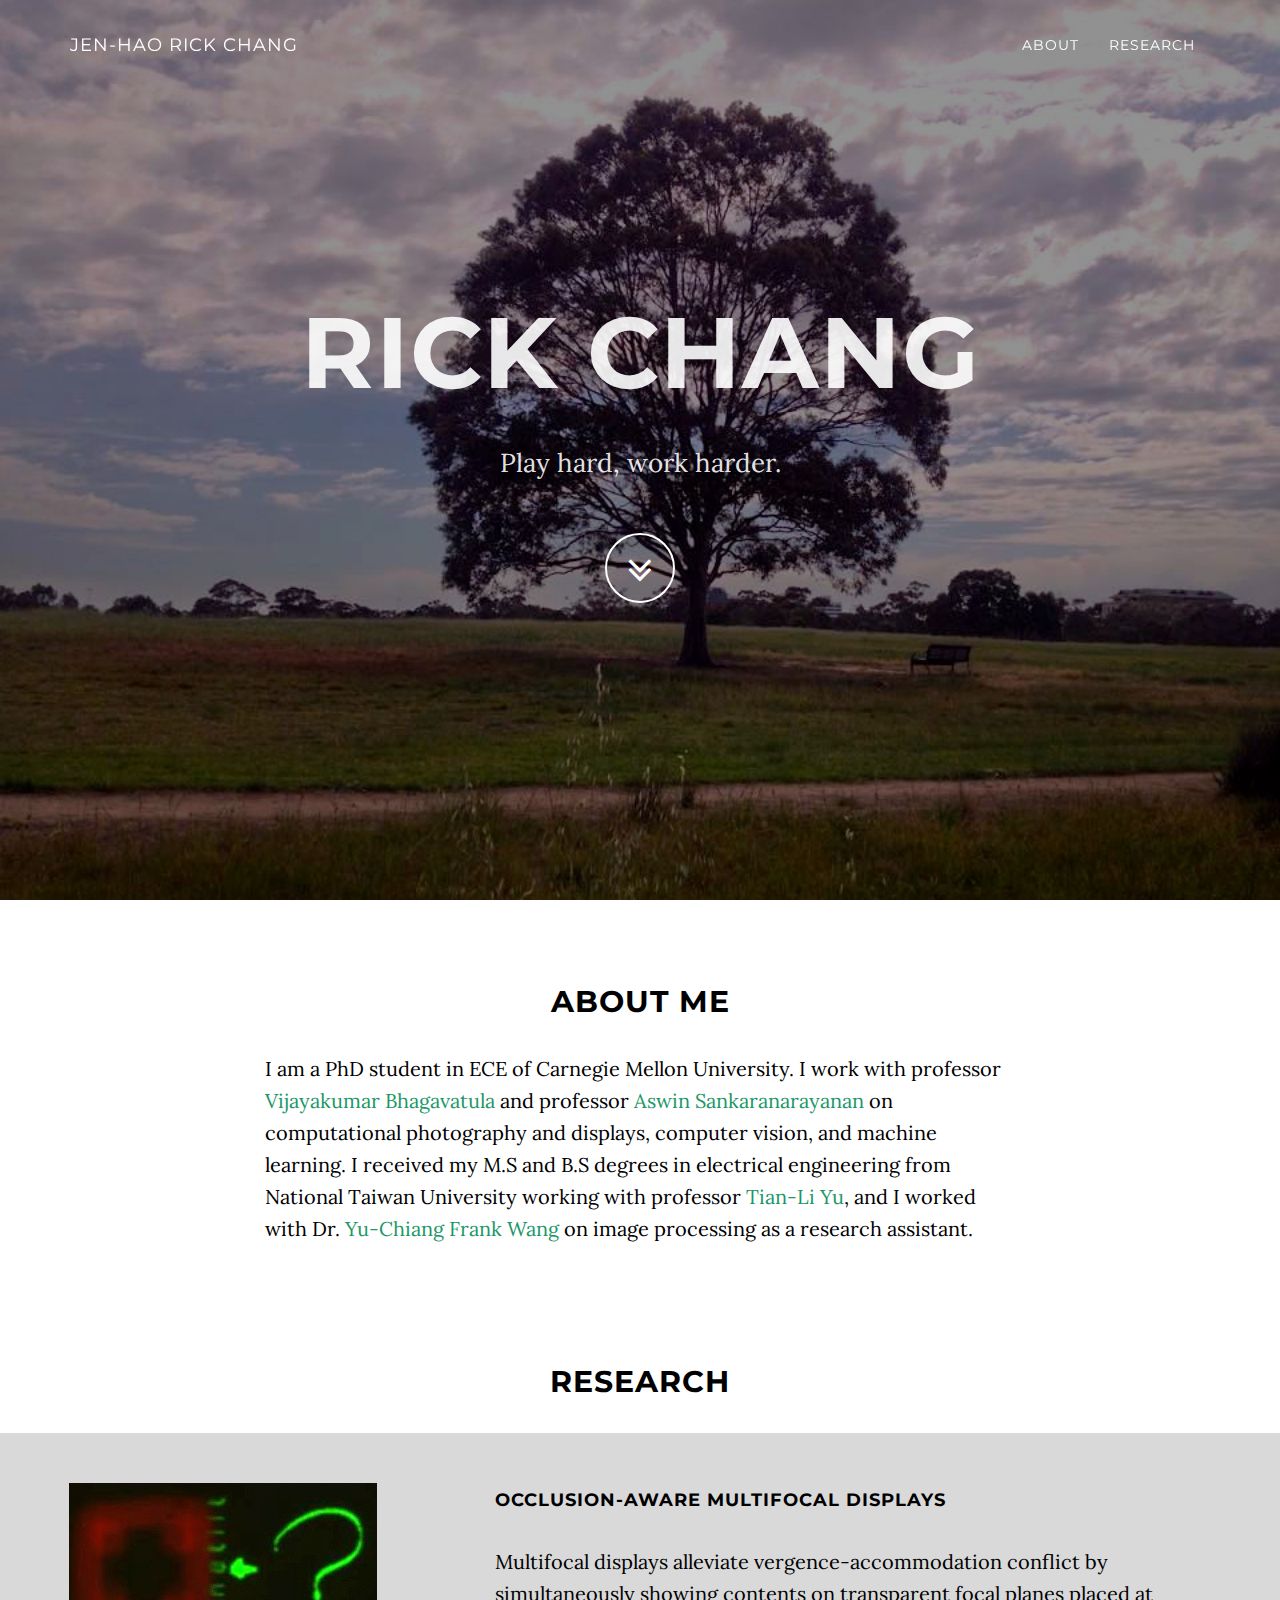
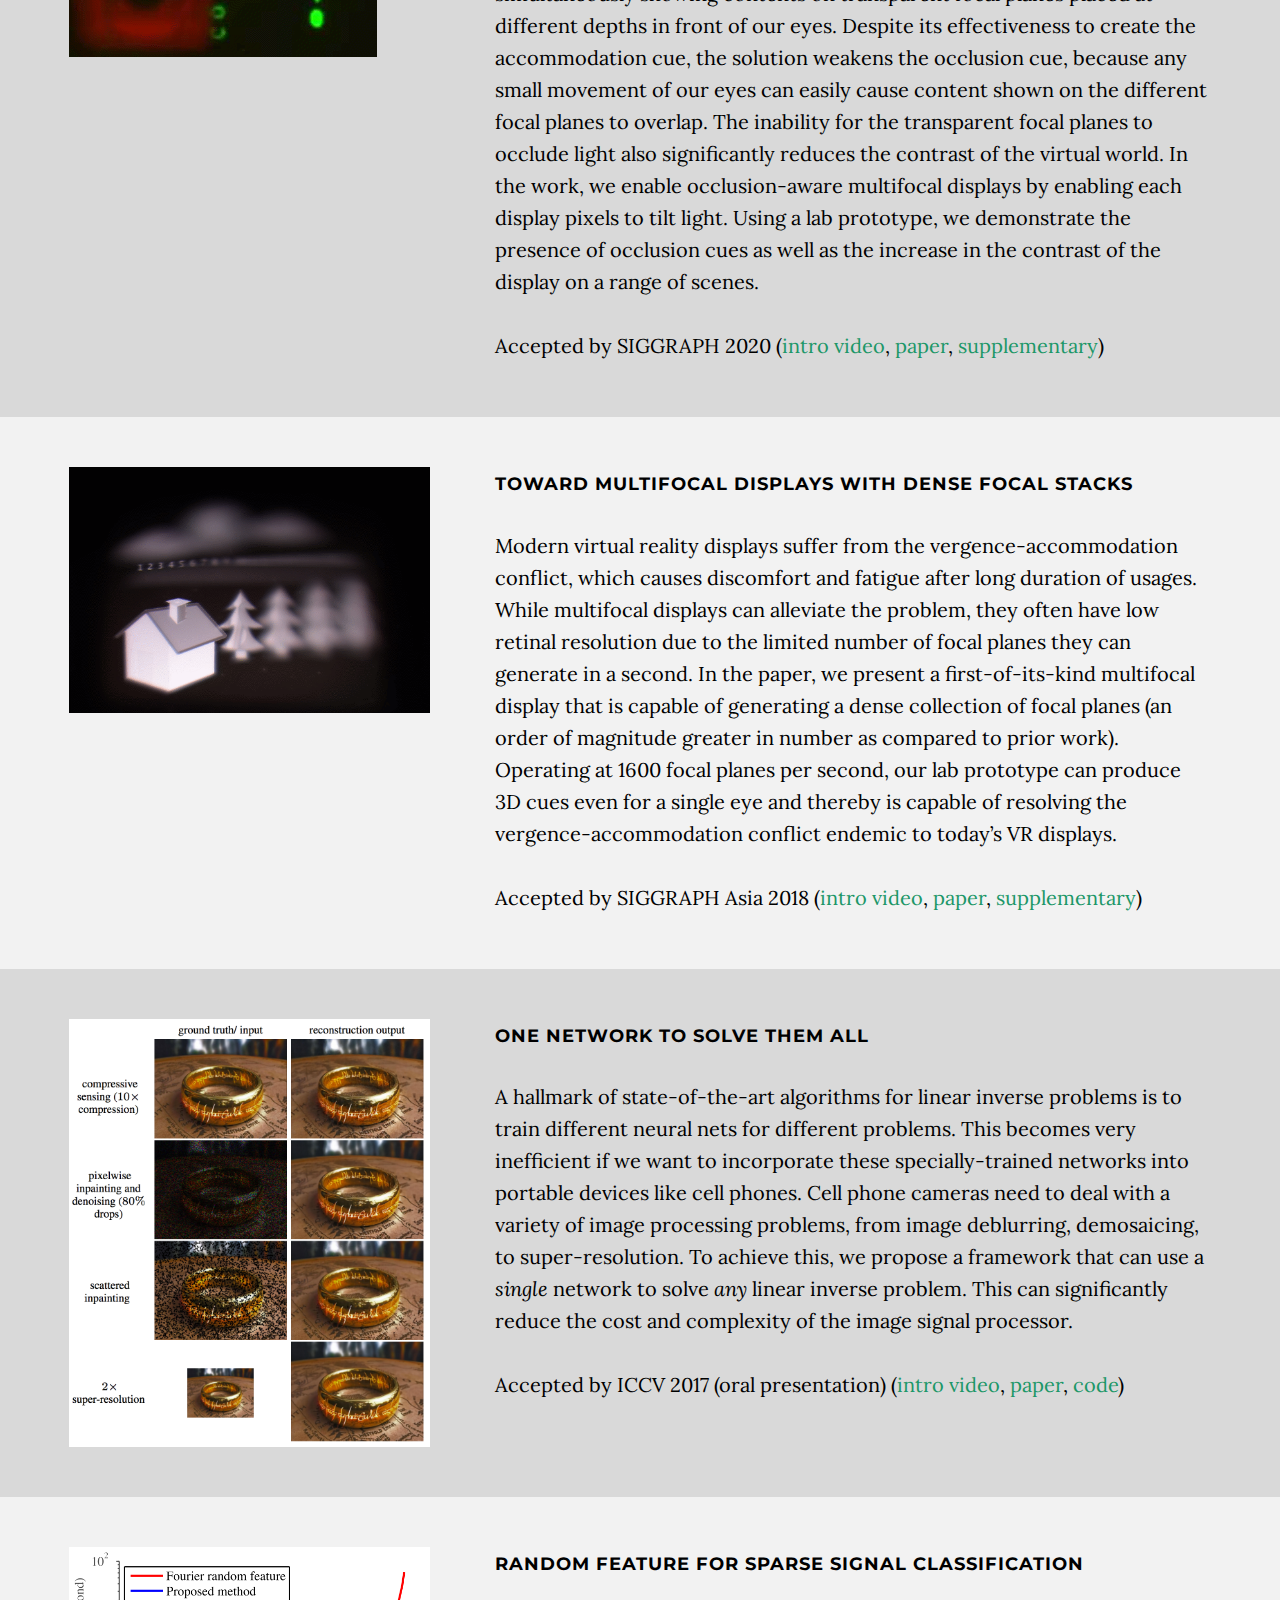
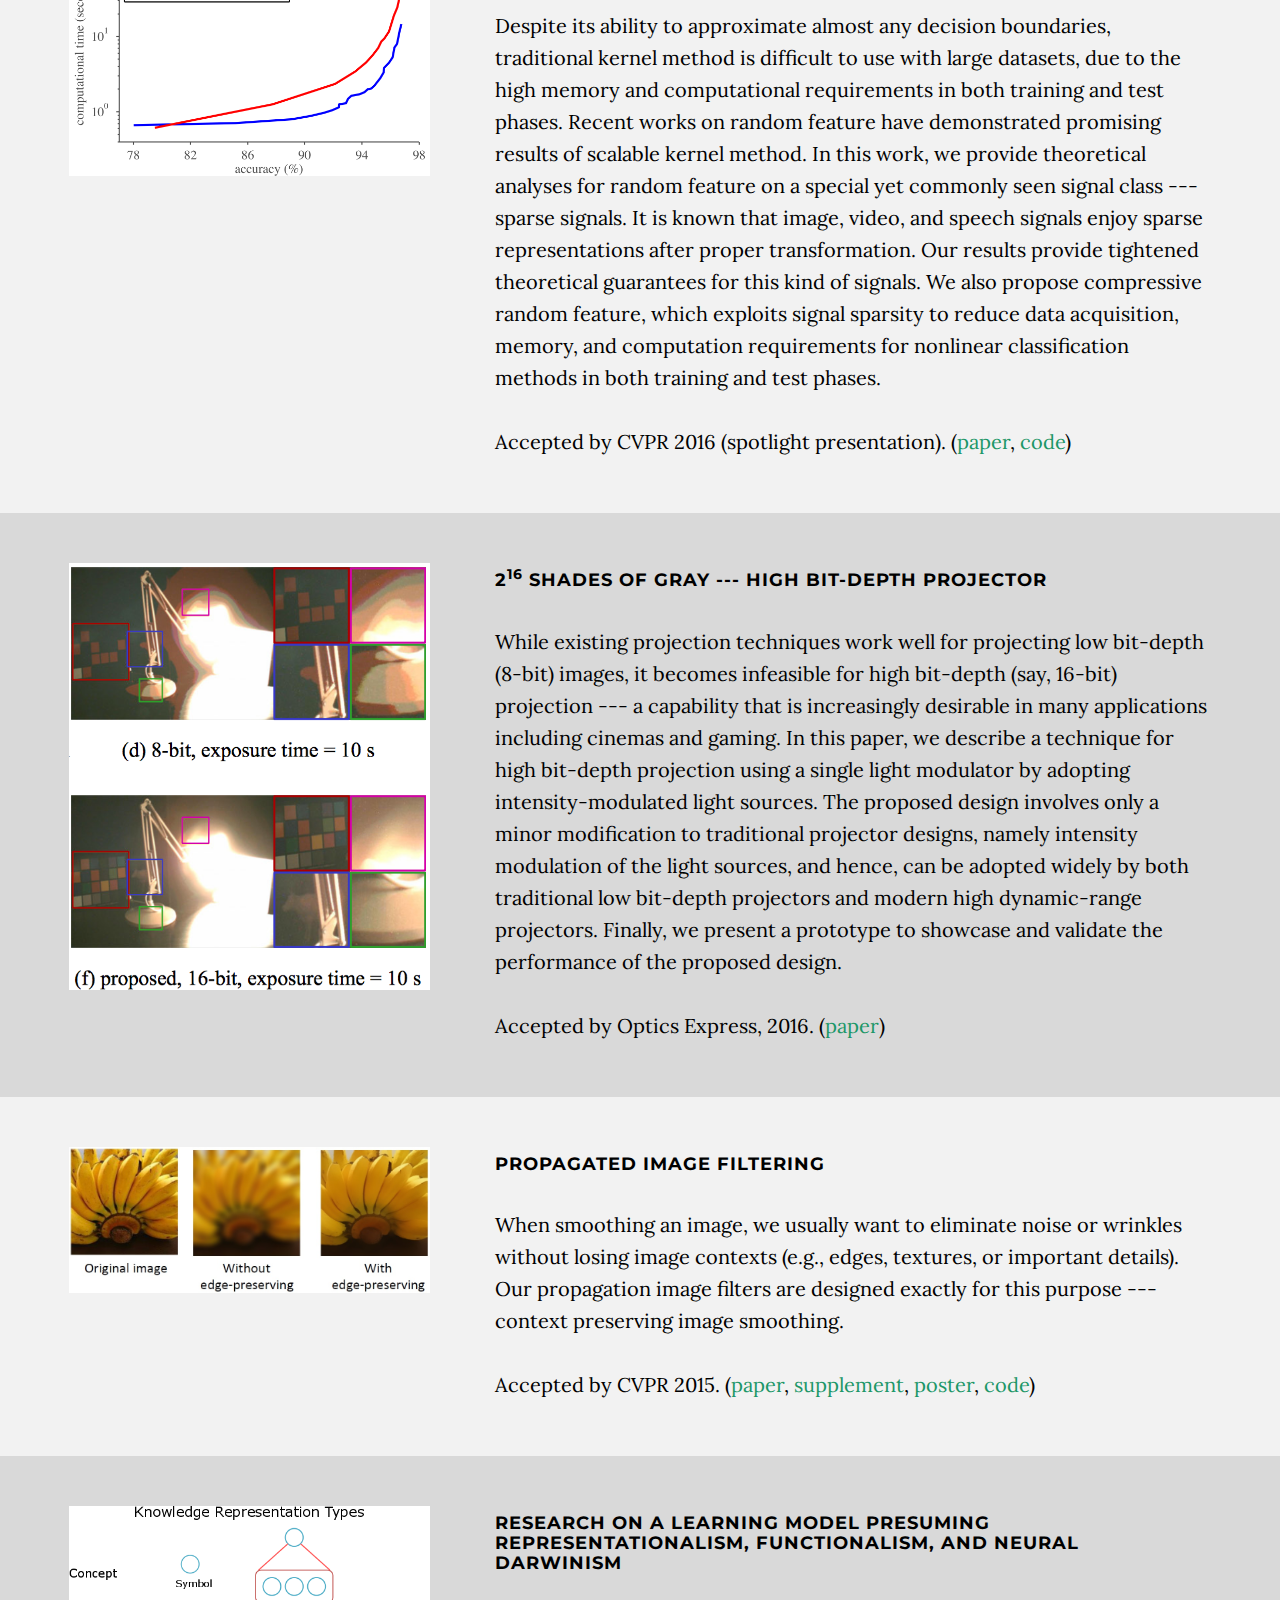
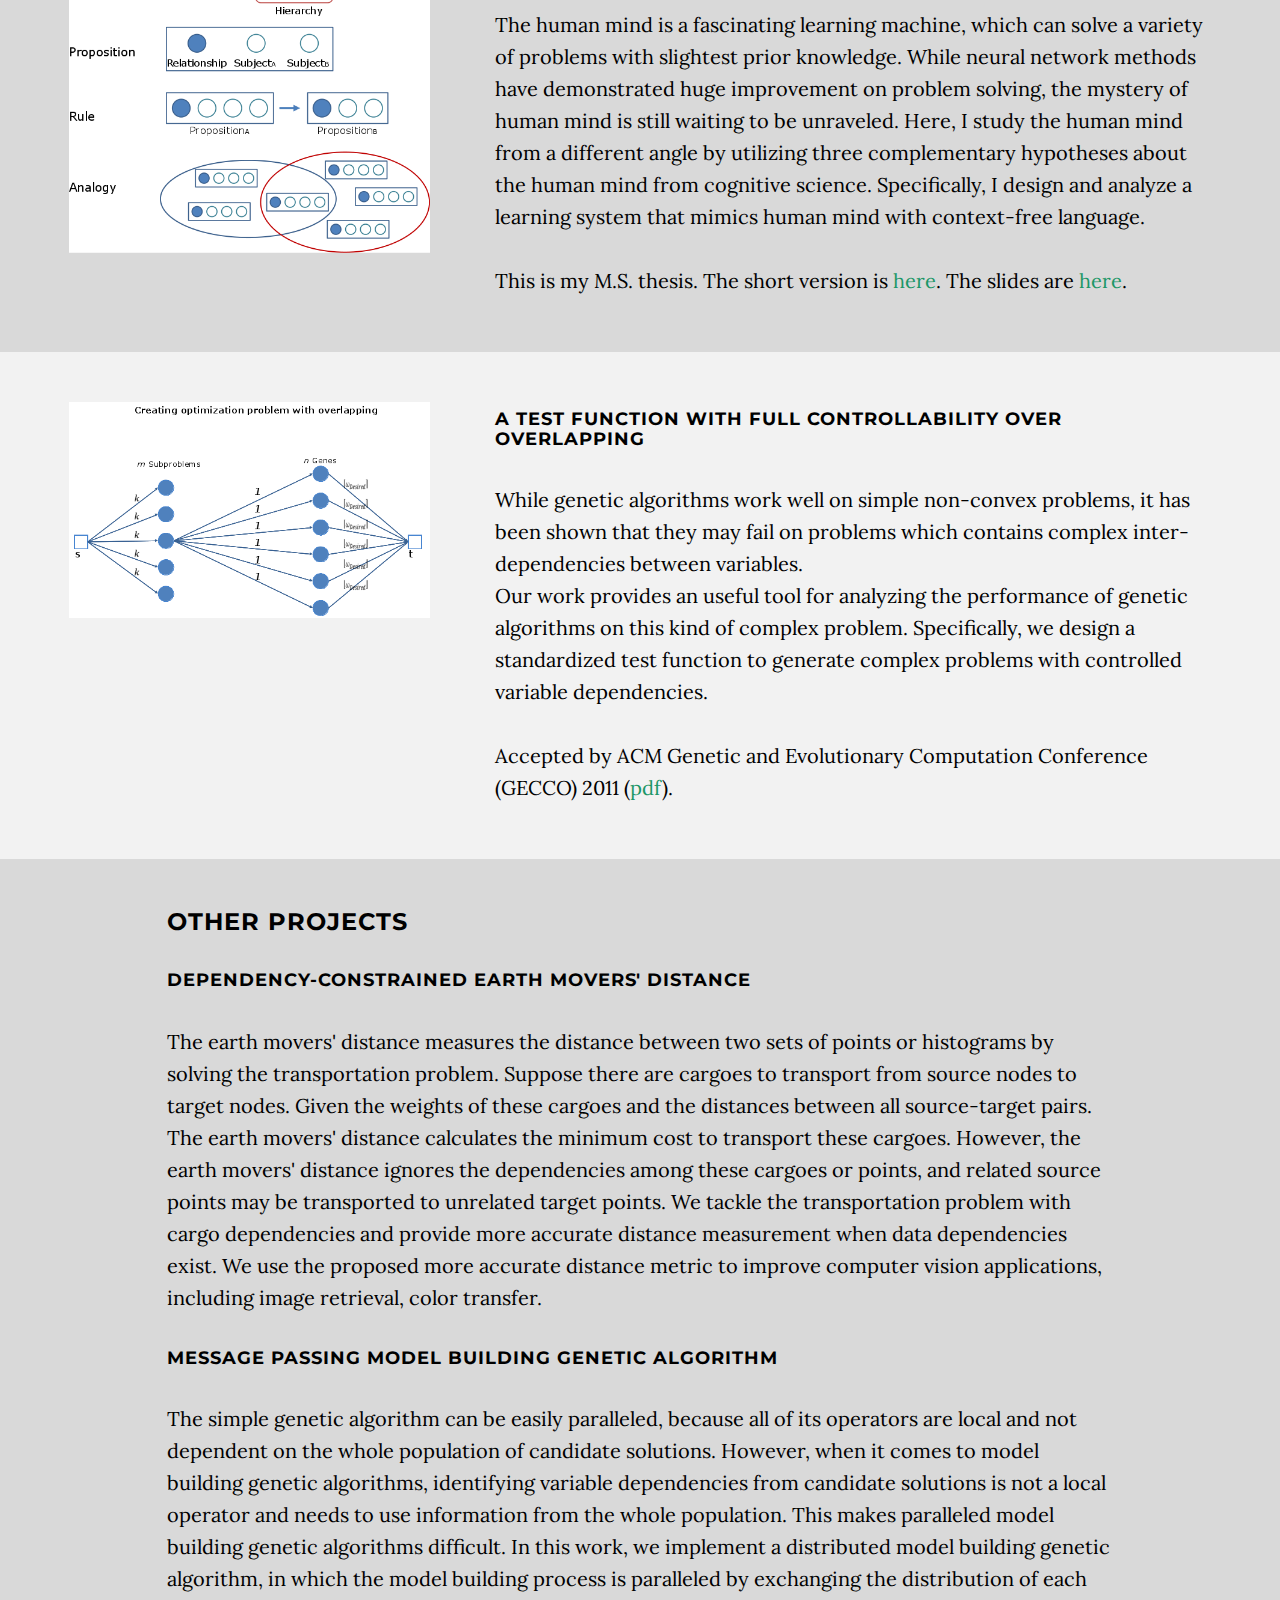
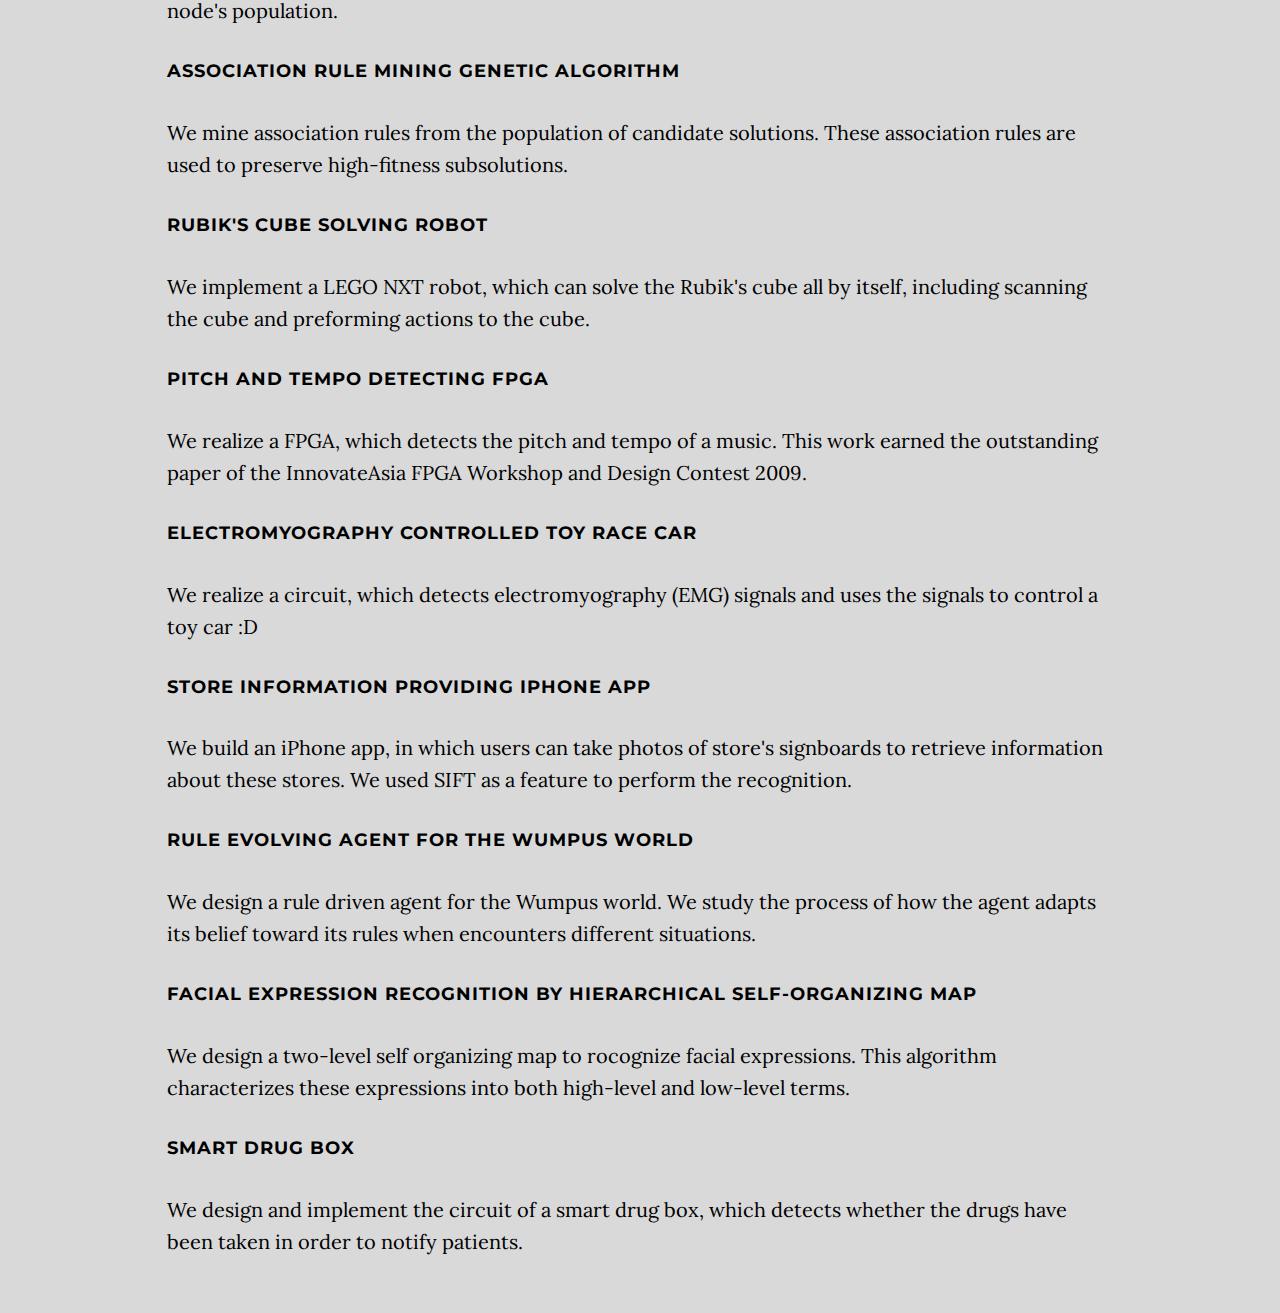
==== index.html @ 83694e43 "add conetilt" ====
<!DOCTYPE html>
<html lang="en">

<head>

    <meta charset="utf-8">
    <meta http-equiv="X-UA-Compatible" content="IE=edge">
    <meta name="viewport" content="width=device-width, initial-scale=1">
    <meta name="description" content="">
    <meta name="author" content="">

    <title>Jen-Hao Rick Chang</title>

    <!-- Bootstrap Core CSS -->
    <link href="css/bootstrap.min.css" rel="stylesheet">

    <!-- Custom CSS -->
    <link href="css/grayscale.css" rel="stylesheet">

    <!-- Custom Fonts -->
    <link href="font-awesome/css/font-awesome.min.css" rel="stylesheet" type="text/css">
    <link href="http://fonts.googleapis.com/css?family=Lora:400,700,400italic,700italic" rel="stylesheet" type="text/css">
    <link href="http://fonts.googleapis.com/css?family=Montserrat:400,700" rel="stylesheet" type="text/css">

    <!-- HTML5 Shim and Respond.js IE8 support of HTML5 elements and media queries -->
    <!-- WARNING: Respond.js doesn't work if you view the page via file:// -->
    <!--[if lt IE 9]>
        <script src="https://oss.maxcdn.com/libs/html5shiv/3.7.0/html5shiv.js"></script>
        <script src="https://oss.maxcdn.com/libs/respond.js/1.4.2/respond.min.js"></script>
    <![endif]-->

</head>

<body id="page-top" data-spy="scroll" data-target=".navbar-fixed-top">

    <!-- Navigation -->
    <nav class="navbar navbar-custom navbar-fixed-top" role="navigation">
        <div class="container">
            <div class="navbar-header">
                <button type="button" class="navbar-toggle" data-toggle="collapse" data-target=".navbar-main-collapse">
                    <i class="fa fa-bars"></i>
                </button>
                <a class="navbar-brand page-scroll" href="#page-top">
                    <span class="light">Jen-Hao Rick Chang</span>
                </a>
            </div>

            <!-- Collect the nav links, forms, and other content for toggling -->
            <div class="collapse navbar-collapse navbar-right navbar-main-collapse">
                <ul class="nav navbar-nav">
                    <!-- Hidden li included to remove active class from about link when scrolled up past about section -->
                    <li class="hidden">
                        <a href="#page-top"></a>
                    </li>
                    <li>
                        <a class="page-scroll" href="#about">About</a>
                    </li>
                    <li>
                        <a class="page-scroll" href="#research">Research</a>
                    </li>
                </ul>
            </div>
            <!-- /.navbar-collapse -->
        </div>
        <!-- /.container -->
    </nav>

    <!-- Intro Header -->
    <header class="intro">
        <div class="intro-body">
            <div class="container">
                <div class="row">
                    <div class="col-md-8 col-md-offset-2">
                        <h1 class="brand-heading">Rick Chang</h1>
                        <p class="intro-text">Play hard, work harder.</p>
                        <a href="#about" class="btn btn-circle page-scroll">
                            <i class="fa fa-angle-double-down animated"></i>
                        </a>
                    </div>
                </div>
            </div>
        </div>
    </header>

    <!-- About Section -->
    <section id="about" class="container content-section ">
        <div class="row">
            <div class="col-lg-12 text-center">
                <h2>About me</h2>
            </div>
        </div>
        <div class="row">
            <div class="col-lg-8 col-lg-offset-2">
                <p>I am a PhD student in ECE of Carnegie Mellon University.  I work with professor <a href="https://users.ece.cmu.edu/~kumar/">Vijayakumar Bhagavatula</a> and professor <a href="https://users.ece.cmu.edu/~saswin/">Aswin Sankaranarayanan</a> on computational photography and displays, computer vision, and machine learning. I received my M.S and B.S degrees in electrical engineering from National Taiwan University working with professor <a href="http://teilab.ee.ntu.edu.tw/#/home">Tian-Li Yu</a>, and I worked with Dr. <a href="http://mml.citi.sinica.edu.tw">Yu-Chiang Frank Wang</a> on image processing as a research assistant.</p>
            </div>
        </div>
    </section>


    <!-- Portfolio Row Section -->
    <section id="research" class="content-section">
        <div class="container portfolio_row_container">
            <div class="row">
                <div class="col-lg-12 text-center">
                    <h2>Research</h2>
                </div>
            </div>
            <div class="row color_row">
                <div class="col-md-4 portfolio-item">
                    <a href="#portfolioModal_crf" class="portfolio-link" data-toggle="modal">
                        <img src="img/research/occlusion_aware/square_head.gif" class="img-responsive" alt="">
                    </a>  
                </div>
                <div class="col-md-8 portfolio-row">
                    <div class="portfolio-text">
                        <h4>Occlusion-aware Multifocal Displays</h4>
                        Multifocal displays alleviate vergence-accommodation conflict by simultaneously showing contents on transparent focal planes placed at different depths in front of our eyes. Despite its effectiveness to create the accommodation cue, the solution weakens the occlusion cue, because any small movement of our eyes can easily cause content shown on the different focal planes to overlap. The inability for the transparent focal planes to occlude light also significantly reduces the contrast of the virtual world. In the work, we enable occlusion-aware multifocal displays by enabling each display pixels to tilt light. Using a lab prototype, we demonstrate the presence of occlusion cues as well as the increase in the contrast of the display on a range of scenes.
                        <p> <br>
                        Accepted by SIGGRAPH 2020 (<a href="https://youtu.be/9NRuhg3_GGI">intro video</a>, <a href="img/research/occlusion_aware/conetilt.pdf">paper</a>, <a href="img/research/occlusion_aware/supplemental.pdf">supplementary</a>)
                        </p>
                    </div>    
                </div>  
            </div> 
            <div class="row color_row">
                <div class="col-md-4 portfolio-item">
                    <a href="#portfolioModal_crf" class="portfolio-link" data-toggle="modal">
                        <!-- <div class="caption">
                            <div class="caption-content">
                                <i class="fa fa-search-plus fa-3x"></i>
                            </div>
                        </div>
                        -->
                        <img src="img/research/dense_focal/focal_stack.gif" class="img-responsive" alt="">
                    </a>  
                </div>
                <div class="col-md-8 portfolio-row">
                    <div class="portfolio-text">
                        <h4>Toward Multifocal Displays with Dense Focal Stacks</h4>
                        Modern virtual reality displays suffer from the vergence-accommodation conflict, which causes discomfort and fatigue after long duration of usages.  While multifocal displays can alleviate the problem, they often have low retinal resolution due to the limited number of focal planes they can generate in a second.  In the paper, we present a first-of-its-kind multifocal display that is capable of generating a dense collection of focal planes (an order of magnitude greater in number as compared to prior work).  Operating at 1600 focal planes per second, our lab prototype can produce 3D cues even for a single eye and thereby is capable of resolving the vergence-accommodation conflict endemic to today’s VR displays. 
                        <p> <br>
                        Accepted by SIGGRAPH Asia 2018 (<a href="https://youtu.be/BmdSNirmjUU">intro video</a>, <a href="img/research/dense_focal/dense_focal_stacks.pdf">paper</a>, <a href="img/research/dense_focal/supplemental.pdf">supplementary</a>)
                        </p>
                    </div>    
                </div>  
            </div> 
            <div class="row color_row">
                <div class="col-md-4 portfolio-item">
                    <a href="#portfolioModal_crf" class="portfolio-link" data-toggle="modal">
                        <!-- <div class="caption">
                            <div class="caption-content">
                                <i class="fa fa-search-plus fa-3x"></i>
                            </div>
                        </div>
                        -->
                        <img src="img/research/ring/ring.png" class="img-responsive" alt="">
                    </a>  
                </div>
                <div class="col-md-8 portfolio-row">
                    <div class="portfolio-text">
                        <h4>One Network to Solve Them All</h4>
                        A hallmark of state-of-the-art algorithms for linear inverse problems is to train different neural nets for different problems.  This becomes very inefficient if we want to incorporate these specially-trained networks into portable devices like cell phones.   Cell phone cameras need to deal with a variety of image processing problems, from image deblurring, demosaicing, to super-resolution.  To achieve this, we propose a framework that can use a <em>single</em> network to solve <em>any</em> linear inverse problem.  This can significantly reduce the cost and complexity of the image signal processor.
                        <p> <br>
                        Accepted by ICCV 2017 (oral presentation) (<a href="https://youtu.be/s_r53HZRbIQ">intro video</a>, <a href="img/research/ring/deep_projection.pdf">paper</a>, <a href="https://github.com/rick-chang/OneNet">code</a>)
                        </p>
                    </div>    
                </div>  
            </div> 
            <div class="row color_row">
                <div class="col-md-4 portfolio-item">
                    <a href="#portfolioModal_crf" class="portfolio-link" data-toggle="modal">
                        <!-- <div class="caption">
                            <div class="caption-content">
                                <i class="fa fa-search-plus fa-3x"></i>
                            </div>
                        </div>
                        -->
                        <img src="img/research/random_feature/accuracy_vs_time.png" class="img-responsive" alt="">
                    </a>  
                </div>
                <div class="col-md-8 portfolio-row">
                    <div class="portfolio-text">
                        <h4>Random feature for sparse signal classification</h4>
                        Despite its ability to approximate almost any decision boundaries, traditional kernel method is difficult to use with large datasets, due to the high memory and computational requirements in both training and test phases. Recent works on random feature have demonstrated promising results of scalable kernel method. In this work, we provide theoretical analyses for random feature on a special yet commonly seen signal class --- sparse signals. It is known that image, video, and speech signals enjoy sparse representations after proper transformation. Our results provide tightened theoretical guarantees for this kind of signals. We also propose compressive random feature, which exploits signal sparsity to reduce data acquisition, memory, and computation requirements for nonlinear classification methods in both training and test phases.
                        <p> <br>
                        Accepted by CVPR 2016 (spotlight presentation). (<a href="img/research/random_feature/random_feature_paper.pdf">paper</a>, <a href="img/research/random_feature/random_feature_code.zip">code</a>)
                        </p>
                    </div>    
                </div>  
            </div> 
            <div class="row color_row">
                <div class="col-md-4 portfolio-item">
                    <a href="#portfolioModal_crf" class="portfolio-link" data-toggle="modal">
                        <!-- <div class="caption">
                            <div class="caption-content">
                                <i class="fa fa-search-plus fa-3x"></i>
                            </div>
                        </div>
                        -->
                        <img src="img/research/gray/gray.png" class="img-responsive" alt="">
                    </a>  
                </div>
                <div class="col-md-8 portfolio-row">
                    <div class="portfolio-text">
                        <h4>2<sup>16</sup> Shades of Gray --- High Bit-Depth Projector</h4>
                        While existing projection techniques work well for projecting low bit-depth (8-bit) images, it becomes infeasible for high bit-depth (say, 16-bit) projection --- a capability that is increasingly desirable in many applications including cinemas and gaming. In this paper, we describe a technique for high bit-depth projection using a single light modulator by adopting intensity-modulated light sources. The proposed design involves only a minor modification to traditional projector designs, namely intensity modulation of the light sources, and hence, can be adopted widely by both traditional low bit-depth projectors and modern high dynamic-range projectors. Finally, we present a prototype to showcase and validate the performance of the proposed design.
                        <p> <br>
                        Accepted by Optics Express, 2016. (<a href="img/research/gray/HDRProjector_OpEx16.pdf">paper</a>)
                        </p>
                    </div>    
                </div>  
            </div>
            <div class="row color_row">
                <div class="col-md-4 portfolio-item">
                    <a href="#portfolioModal_pfilter" class="portfolio-link" data-toggle="modal">
                        <img src="img/research/pfilter/pfilter_teaser.jpg" class="img-responsive" alt="">
                    </a>  
                </div>
                <div class="col-md-8 portfolio-row">
                    <div class="portfolio-text">
                        <h4>Propagated image filtering </h4>
                        When smoothing an image, we usually want to eliminate noise or wrinkles without losing image contexts (e.g., edges, textures, or important details).<br>
                        Our propagation image filters are designed exactly for this purpose --- context preserving image smoothing. 
                        <p> <br>
                        Accepted by CVPR 2015.  (<a href="img/research/pfilter/pfilter_paper.pdf">paper</a>, <a href="img/research/pfilter/pfilter_sup.pdf">supplement</a>, <a href="img/research/pfilter/pfilter_poster.pdf">poster</a>, <a href="img/research/pfilter/pfilter_code.zip">code</a>) 
                        </p>
                    </div>    
                </div>  
            </div> 
            <div class="row color_row">
                <div class="col-md-4 portfolio-item">
                    <a href="#portfolioModal_pfilter" class="portfolio-link" data-toggle="modal">
                        <!-- <div class="caption">
                            <div class="caption-content">
                                <i class="fa fa-search-plus fa-3x"></i>
                            </div>
                        </div>
                        -->
                        <img src="img/research/master_thesis/research_kr.png" class="img-responsive" alt="">
                    </a>  
                </div>
                <div class="col-md-8 portfolio-row">
                    <div class="portfolio-text">
                        <h4>Research on a Learning Model Presuming Representationalism, Functionalism, and Neural Darwinism</h4>
                        The human mind is a fascinating learning machine, which can solve a variety of problems with slightest prior knowledge. 
                        While neural network methods have demonstrated huge improvement on problem solving, the mystery of human mind is still waiting to be unraveled. Here, I study the human mind from a different angle by utilizing three complementary hypotheses about the human mind from cognitive science.  Specifically, I design and analyze a learning system that mimics human mind with context-free language.<br>
                        <p> <br>
                        This is my M.S. thesis.  The short version is <a href="img/research/master_thesis/thesis-preprint.pdf">here</a>.
                        The slides are <a href="img/research/master_thesis/msthesis_slides.pdf">here</a>.
                        </p>
                    </div>    
                </div>  
            </div> 
            <div class="row color_row">
                <div class="col-md-4 portfolio-item">
                    <a href="#portfolioModal_overlapping" class="portfolio-link" data-toggle="modal">
                        <!-- <div class="caption">
                            <div class="caption-content">
                                <i class="fa fa-search-plus fa-3x"></i>
                            </div>
                        </div>
                        -->
                        <img src="img/research/ga_test/test_function.png" class="img-responsive" alt="">
                    </a>  
                </div>
                <div class="col-md-8 portfolio-row">
                    <div class="portfolio-text">
                        <h4>A Test Function with Full Controllability Over Overlapping</h4>
                        While genetic algorithms work well on simple non-convex problems, it has been shown that they may fail on problems which contains complex inter-dependencies between variables.<br>
                        Our work provides an useful tool for analyzing the performance of genetic algorithms on this kind of complex problem. Specifically, we design a standardized test function to generate complex problems with controlled variable dependencies.
                        <p> <br>
                        Accepted by ACM Genetic and Evolutionary Computation Conference (GECCO) 2011 (<a href="img/research/ga_test/Technical Report.pdf">pdf</a>).
                        </p>
                    </div>    
                </div>  
            </div> 
            <div class="row color_row">
                <div class="col-md-10 col-md-offset-1">
                    <h3>Other projects</h3>
                    <h4>Dependency-Constrained Earth Movers' Distance</h4>
                    <p>The earth movers' distance measures the distance between two sets of points or histograms by solving the transportation problem.  Suppose there are cargoes to transport from source nodes to target nodes.
                    Given the weights of these cargoes and the distances between all source-target pairs.  The earth movers' distance calculates the minimum cost to transport these cargoes.  However, the earth movers' distance ignores the dependencies among these cargoes or points, and related source points may be transported to unrelated target points. We tackle the transportation problem with cargo dependencies and provide more accurate distance measurement when data dependencies exist. We use the proposed more accurate distance metric to improve computer vision applications, including image retrieval, color transfer. </p>
                    <h4>Message Passing Model Building Genetic Algorithm</h4> 
                    <p>The simple genetic algorithm can be easily paralleled, because all of its operators are local and not dependent on the whole population of candidate solutions.  However, when it comes to model building genetic algorithms, identifying variable dependencies from candidate solutions is not a local operator and needs to use information from the whole population.  This makes paralleled model building genetic algorithms difficult. In this work, we implement a distributed model building genetic algorithm, in which the model building process is paralleled by exchanging the distribution of each node's population.</p>

                    <h4>Association Rule Mining Genetic Algorithm</h4>
                    <p>We mine association rules from the population of candidate solutions.  These association rules are used to preserve high-fitness subsolutions.</p>

                    <h4>Rubik's Cube Solving Robot</h4>
                    <p>We implement a LEGO NXT robot, which can solve the Rubik's cube all by itself, including scanning the cube and preforming actions to the cube.</p>

                    <h4>Pitch and Tempo Detecting FPGA</h4>
                    <p>We realize a FPGA, which detects the pitch and tempo of a music.  This work earned the outstanding paper of the InnovateAsia FPGA Workshop and Design Contest 2009.</p>

                    <h4>Electromyography Controlled Toy Race Car</h4>
                    <p>We realize a circuit, which detects electromyography (EMG) signals and uses the signals to control a toy car :D</p>

                    <h4>Store Information Providing iPhone App</h4>
                    <p>We build an iPhone app, in which users can take photos of store's signboards to retrieve information about these stores.  We used SIFT as a feature to perform the recognition.<p>

                    <h4>Rule Evolving Agent for the Wumpus World</h4>
                    <p>We design a rule driven agent for the Wumpus world.  We study the process of how the agent adapts its belief toward its rules when encounters different situations.</p>

                    <h4>Facial Expression Recognition by Hierarchical Self-Organizing Map</h4>
                    <p>We design a two-level self organizing map to rocognize facial expressions.  This algorithm characterizes these expressions into both high-level and low-level terms.</p>

                    <h4>Smart Drug Box</h4>
                    <p>We design and implement the circuit of a smart drug box, which detects whether the drugs have been taken in order to notify patients.</p>

                </div>
        </div>
        </div>
    </section>




    <!-- jQuery -->
    <script src="js/jquery.js"></script>

    <!-- Bootstrap Core JavaScript -->
    <script src="js/bootstrap.min.js"></script>

    <!-- Plugin JavaScript -->
    <script src="js/jquery.easing.min.js"></script>

    <!-- Custom Theme JavaScript -->
    <script src="js/grayscale.js"></script>

</body>

</html>
---- css/grayscale.css ----
/*!
 * Start Bootstrap - Grayscale Bootstrap Theme (http://startbootstrap.com)
 * Code licensed under the Apache License v2.0.
 * For details, see http://www.apache.org/licenses/LICENSE-2.0.
 */

body {
    width: 100%;
    height: 100%;
    font-family: Lora,"Helvetica Neue",Helvetica,Arial,sans-serif;
    color: #000;
    background-color: #fff;
}

html {
    width: 100%;
    height: 100%;
}

h1,
h2,
h3,
h4,
h5,
h6 {
    margin: 0 0 35px;
    text-transform: uppercase;
    font-family: Montserrat,"Helvetica Neue",Helvetica,Arial,sans-serif;
    font-weight: 700;
    letter-spacing: 1px;
}

p {
    margin: 0 0 25px;
    font-size: 18px;
    line-height: 1.5;
}

@media(min-width:768px) {
    p {
        margin: 0 0 35px;
        font-size: 20px;
        line-height: 1.6;
    }
}

a {
    /* color: #42dca3;  */
    color: #1c9768;
    -webkit-transition: all .2s ease-in-out;
    -moz-transition: all .2s ease-in-out;
    transition: all .2s ease-in-out;
}

a:hover,
a:focus {
    text-decoration: none;
    color: #1d9b6c; 
}

a, a:hover, a:focus, a:active, a.active {
    outline: 0;
}


.light {
    font-weight: 400;
}

.navbar-custom {
    margin-bottom: 0;
    border-bottom: 1px solid rgba(255,255,255,.3);
    text-transform: uppercase;
    font-family: Montserrat,"Helvetica Neue",Helvetica,Arial,sans-serif;
    background-color: #000;
}

.navbar-custom .navbar-brand {
    font-weight: 700;
}

.navbar-custom .navbar-brand:focus {
    outline: 0;
}

.navbar-toggle {
    color: #fff;
}

.navbar-custom .navbar-brand .navbar-toggle {
    padding: 4px 6px;
    font-size: 16px;
    color: #fff;
}

.navbar-custom .navbar-brand .navbar-toggle:focus,
.navbar-custom .navbar-brand .navbar-toggle:active {
    outline: 0;
}

.navbar-custom a {
    color: #fff;
}

.navbar-custom .nav li a {
    -webkit-transition: background .3s ease-in-out;
    -moz-transition: background .3s ease-in-out;
    transition: background .3s ease-in-out;
}

.navbar-custom .nav li a:hover {
    outline: 0;
    color: rgba(255,255,255,.8);
    background-color: transparent;
}

.navbar-custom .nav li a:focus,
.navbar-custom .nav li a:active {
    outline: 0;
    background-color: transparent;
}

.navbar-custom .nav li.active {
    outline: 0;
}

.navbar-custom .nav li.active a {
    background-color: rgba(255,255,255,.3);
}

.navbar-custom .nav li.active a:hover {
    color: #fff;
}

@media(min-width:768px) {
    .navbar-custom {
        padding: 20px 0;
        border-bottom: 0;
        letter-spacing: 1px;
        background: 0 0;
        -webkit-transition: background .5s ease-in-out,padding .5s ease-in-out;
        -moz-transition: background .5s ease-in-out,padding .5s ease-in-out;
        transition: background .5s ease-in-out,padding .5s ease-in-out;
    }

    .navbar-custom.top-nav-collapse {
        padding: 0;
        border-bottom: 1px solid rgba(255,255,255,.3);
        background: rgba(0, 0, 0,.5);
    }

    .navbar-custom.top-nav-collapse a {
        color: #fff;
    }
}

.intro {
    display: table;
    width: 100%;
    height: auto;
    padding: 100px 0;
    text-align: center;
    color: rgba(255,255,255,.9);
    background: url(../img/intro-bg3.jpg) no-repeat center 20% scroll; 
    /* background: url(../img/intro-bg.jpg) no-repeat bottom center scroll; */
    background-color: #000; 
    -webkit-background-size: cover;
    -moz-background-size: cover;
    background-size: cover;
    -o-background-size: cover;
}

.intro .intro-body {
    display: table-cell;
    vertical-align: middle;
}

.intro .intro-body .brand-heading {
    font-size: 40px;
}

.intro .intro-body .intro-text {
    font-size: 18px;
}

@media(min-width:768px) {
    .intro {
        height: 100%;
        padding: 0;
    }

    .intro .intro-body .brand-heading {
        font-size: 100px;
    }

    .intro .intro-body .intro-text {
        font-size: 26px;
    }
}

.btn-circle {
    width: 70px;
    height: 70px;
    margin-top: 15px;
    padding: 7px 16px;
    border: 2px solid #fff;
    border-radius: 100%!important;
    font-size: 40px;
    color: #fff;
    background: 0 0;
    -webkit-transition: background .3s ease-in-out;
    -moz-transition: background .3s ease-in-out;
    transition: background .3s ease-in-out;
}

.btn-circle:hover,
.btn-circle:focus {
    outline: 0;
    color: #fff;
    background: rgba(255,255,255,.1);
}

.btn-circle i.animated {
    -webkit-transition-property: -webkit-transform;
    -webkit-transition-duration: 1s;
    -moz-transition-property: -moz-transform;
    -moz-transition-duration: 1s;
}

.btn-circle:hover i.animated {
    -webkit-animation-name: pulse;
    -moz-animation-name: pulse;
    -webkit-animation-duration: 1.5s;
    -moz-animation-duration: 1.5s;
    -webkit-animation-iteration-count: infinite;
    -moz-animation-iteration-count: infinite;
    -webkit-animation-timing-function: linear;
    -moz-animation-timing-function: linear;
}

@-webkit-keyframes pulse {    
    0% {
        -webkit-transform: scale(1);
        transform: scale(1);
    }

    50% {
        -webkit-transform: scale(1.2);
        transform: scale(1.2);
    }

    100% {
        -webkit-transform: scale(1);
        transform: scale(1);
    }
}

@-moz-keyframes pulse {    
    0% {
        -moz-transform: scale(1);
        transform: scale(1);
    }

    50% {
        -moz-transform: scale(1.2);
        transform: scale(1.2);
    }

    100% {
        -moz-transform: scale(1);
        transform: scale(1);
    }
}

.content-section {
    padding-top: 100px;
}

.download-section {
    width: 100%;
    padding: 50px 0;
    color: #fff;
    background: url(../img/downloads-bg.jpg) no-repeat center center scroll;
    background-color: #000;
    -webkit-background-size: cover;
    -moz-background-size: cover;
    background-size: cover;
    -o-background-size: cover;
}

#map {
    width: 100%;
    height: 200px;
    margin-top: 100px;
}

@media(min-width:767px) {
    .content-section {
        padding-top: 85px;
        padding-bottom: 0px;
    }

    .download-section {
        padding: 100px 0;
    }

    #map {
        height: 400px;
        margin-top: 250px;
    }
}

.btn {
    border-radius: 0;
    text-transform: uppercase;
    font-family: Montserrat,"Helvetica Neue",Helvetica,Arial,sans-serif;
    font-weight: 400;
    -webkit-transition: all .3s ease-in-out;
    -moz-transition: all .3s ease-in-out;
    transition: all .3s ease-in-out;
}

.btn-default {
    border: 1px solid #42dca3;
    color: #42dca3;
    background-color: transparent;
}

.btn-default:hover,
.btn-default:focus {
    border: 1px solid #42dca3;
    outline: 0;
    color: #000;
    background-color: #42dca3;
}

ul.banner-social-buttons {
    margin-top: 0;
}

@media(max-width:1199px) {
    ul.banner-social-buttons {
        margin-top: 15px;
    }
}

@media(max-width:767px) {
    ul.banner-social-buttons li {
        display: block;
        margin-bottom: 20px;
        padding: 0;
    }

    ul.banner-social-buttons li:last-child {
        margin-bottom: 0;
    }
}

footer {
    padding: 50px 0;
}

footer p {
    margin: 0;
}

::-moz-selection {
    text-shadow: none;
    background: #fcfcfc;
    background: rgba(255,255,255,.2);
}

::selection {
    text-shadow: none;
    background: #fcfcfc;
    background: rgba(255,255,255,.2);
}

img::selection {
    background: 0 0;
}

img::-moz-selection {
    background: 0 0;
}

body {
    webkit-tap-highlight-color: rgba(255,255,255,.2);
}

/*
For photos in research
*/

.portfolio-item {
    right: 0;
    margin: 0 0 15px;
}

.portfolio-item .portfolio-link {
    display: block;
    position: relative;
    margin: 0 auto;
    max-width: 400px;
}

.portfolio-item .portfolio-link .caption {
    position: absolute;
    width: 100%;
    height: 100%;
    opacity: 0;
    background: rgba(24,188,156,.9);
    -webkit-transition: all ease .5s;
    -moz-transition: all ease .5s;
    transition: all ease .5s;
}

.portfolio-item .portfolio-link .caption:hover {
    opacity: 1;
}

.portfolio-item .portfolio-link .caption .caption-content {
    position: absolute;
    top: 50%;
    width: 100%;
    height: 20px;
    margin-top: -12px;
    text-align: center;
    font-size: 20px;
    color: #fff;
}

.portfolio-item .portfolio-link .caption .caption-content i {
    margin-top: -12px;
}

.portfolio-item .portfolio-link .caption .caption-content h3,
.portfolio-item .portfolio-link .caption .caption-content h4 {
    margin: 0;
}

#portfolio * {
    z-index: 2;
}


.portfolio-text {
    font-size: 18px;
    line-height: 1.5;
    padding-top: 5px;
    padding-left: 0px;
    padding-right: 0px;
}

.portfolio-row {
    padding-top: 0px;
    padding-left: 20px;
}

@media(min-width:767px) {
    .portfolio-text {
        font-size: 20px;
        line-height: 1.6;
        padding-top: 8px;
    }

    .portfolio-row {
        padding-top: 0px;
        padding-left: 50px;
    }
}


.portfolio_row_container {
    width: 100%;
}

@media(min-width:767px) {
    .portfolio_row_container {
        width: 100%;
    }
}

.color_row {
    padding-top: 50px;
    padding-bottom: 20px;
    padding-left: 0px;
    padding-right: 0px;
}

.color_row:nth-child(even) {
    background-color: #d9d9d9;
}

.color_row:nth-child(odd) {
    background-color: #f2f2f2;
}

@media(min-width:767px) {
    .portfolio-item {
        margin: 0 0 30px;
    }

    .color_row {
        padding-left: 54px;
        padding-right: 54px;
    }
}


.portfolio-modal .modal-content {
    padding: 100px 0;
    min-height: 100%;
    border: 0;
    border-radius: 0;
    text-align: center;
    background-clip: border-box;
    -webkit-box-shadow: none;
    box-shadow: none;
}

.portfolio-modal .modal-content h2 {
    margin: 0;
    font-size: 3em;
}

.portfolio-modal .modal-content img {
    margin-bottom: 30px;
}

.portfolio-modal .modal-content .item-details {
    margin: 30px 0;
}

.portfolio-modal .close-modal {
    position: absolute;
    top: 25px;
    right: 25px;
    width: 75px;
    height: 75px;
    background-color: transparent;
    cursor: pointer;
}

.portfolio-modal .close-modal:hover {
    opacity: .3;
}

.portfolio-modal .close-modal .lr {
    z-index: 1051;
    width: 1px;
    height: 75px;
    margin-left: 35px;
    background-color: #2c3e50;
    -webkit-transform: rotate(45deg);
    -ms-transform: rotate(45deg);
    transform: rotate(45deg);
}

.portfolio-modal .close-modal .lr .rl {
    z-index: 1052;
    width: 1px;
    height: 75px;
    background-color: #2c3e50;
    -webkit-transform: rotate(90deg);
    -ms-transform: rotate(90deg);
    transform: rotate(90deg);
}

.portfolio-modal .modal-backdrop {
    display: none;
    opacity: 0;
}



.vertical-align {
  display: flex;
  flex-direction: row;
}

.vertical-align > [class^="col-"],
.vertical-align > [class*=" col-"] {
  display: flex;
  align-items: center;
}
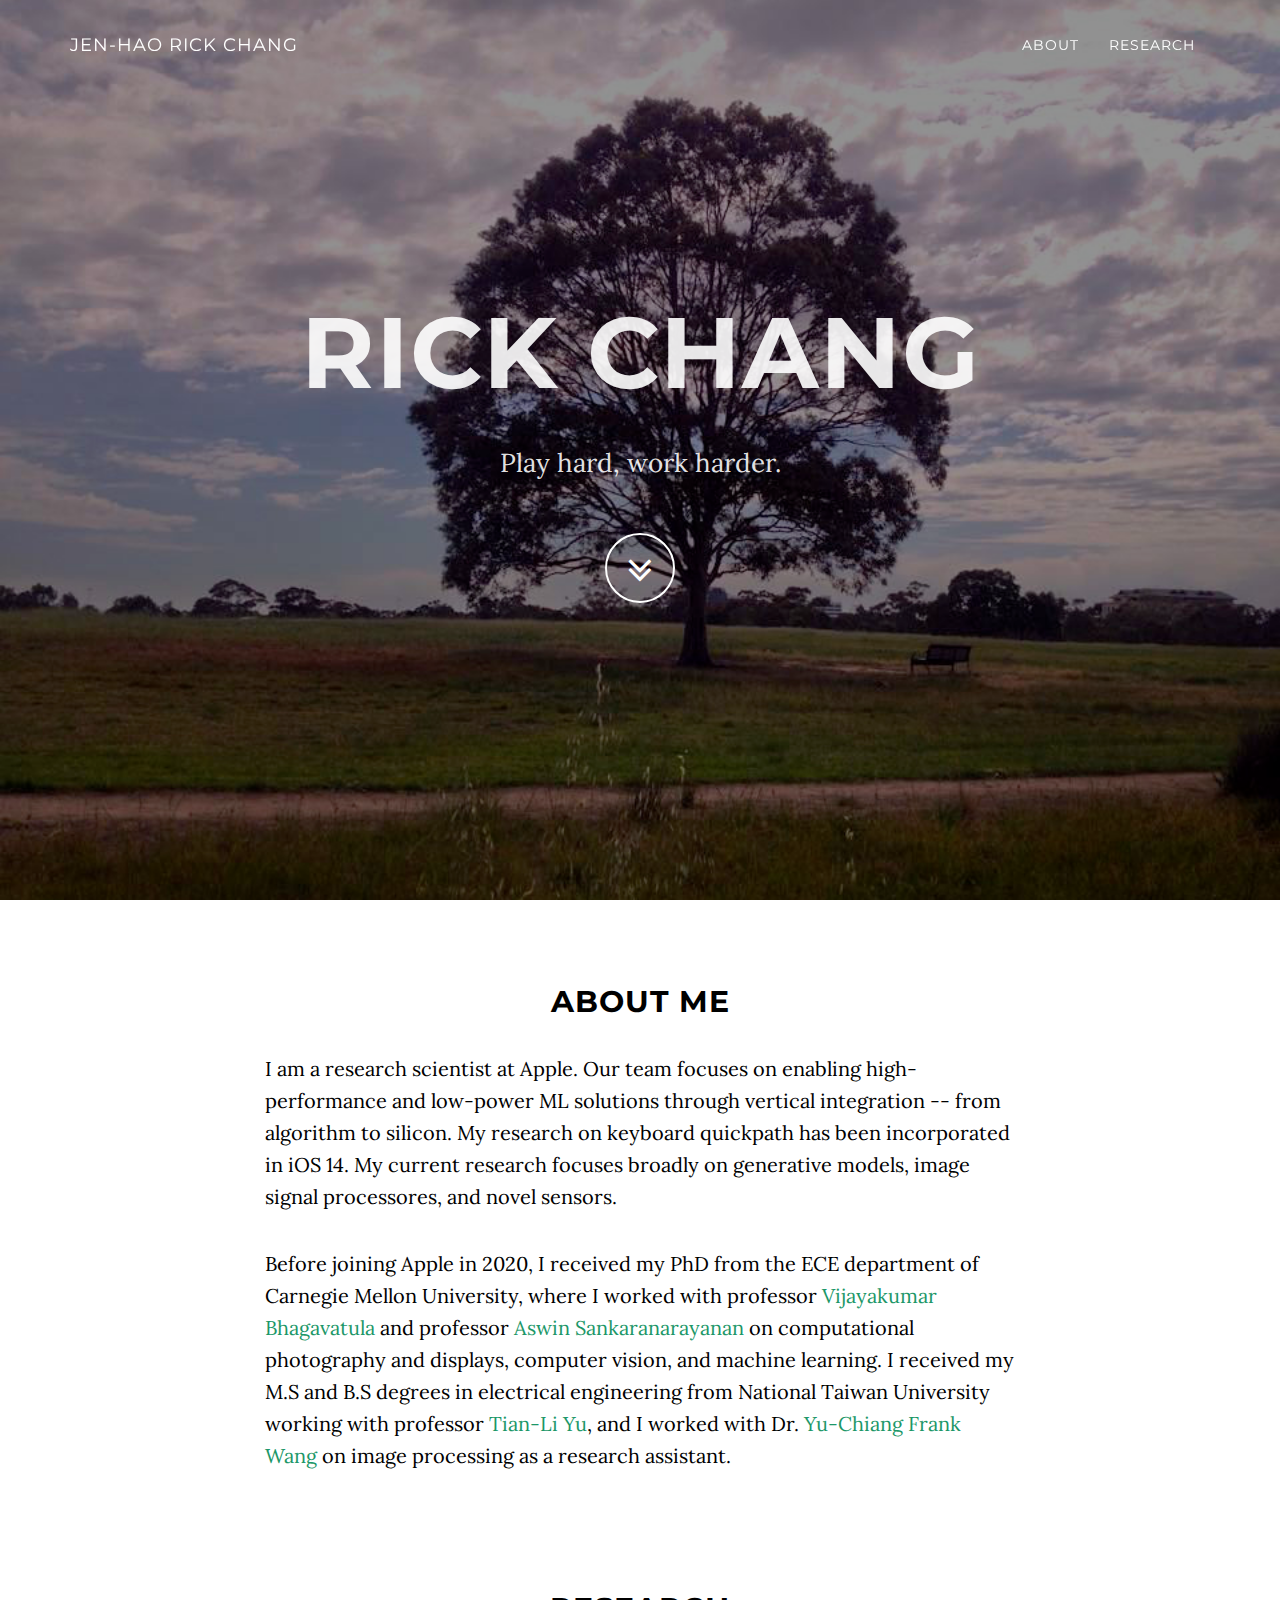
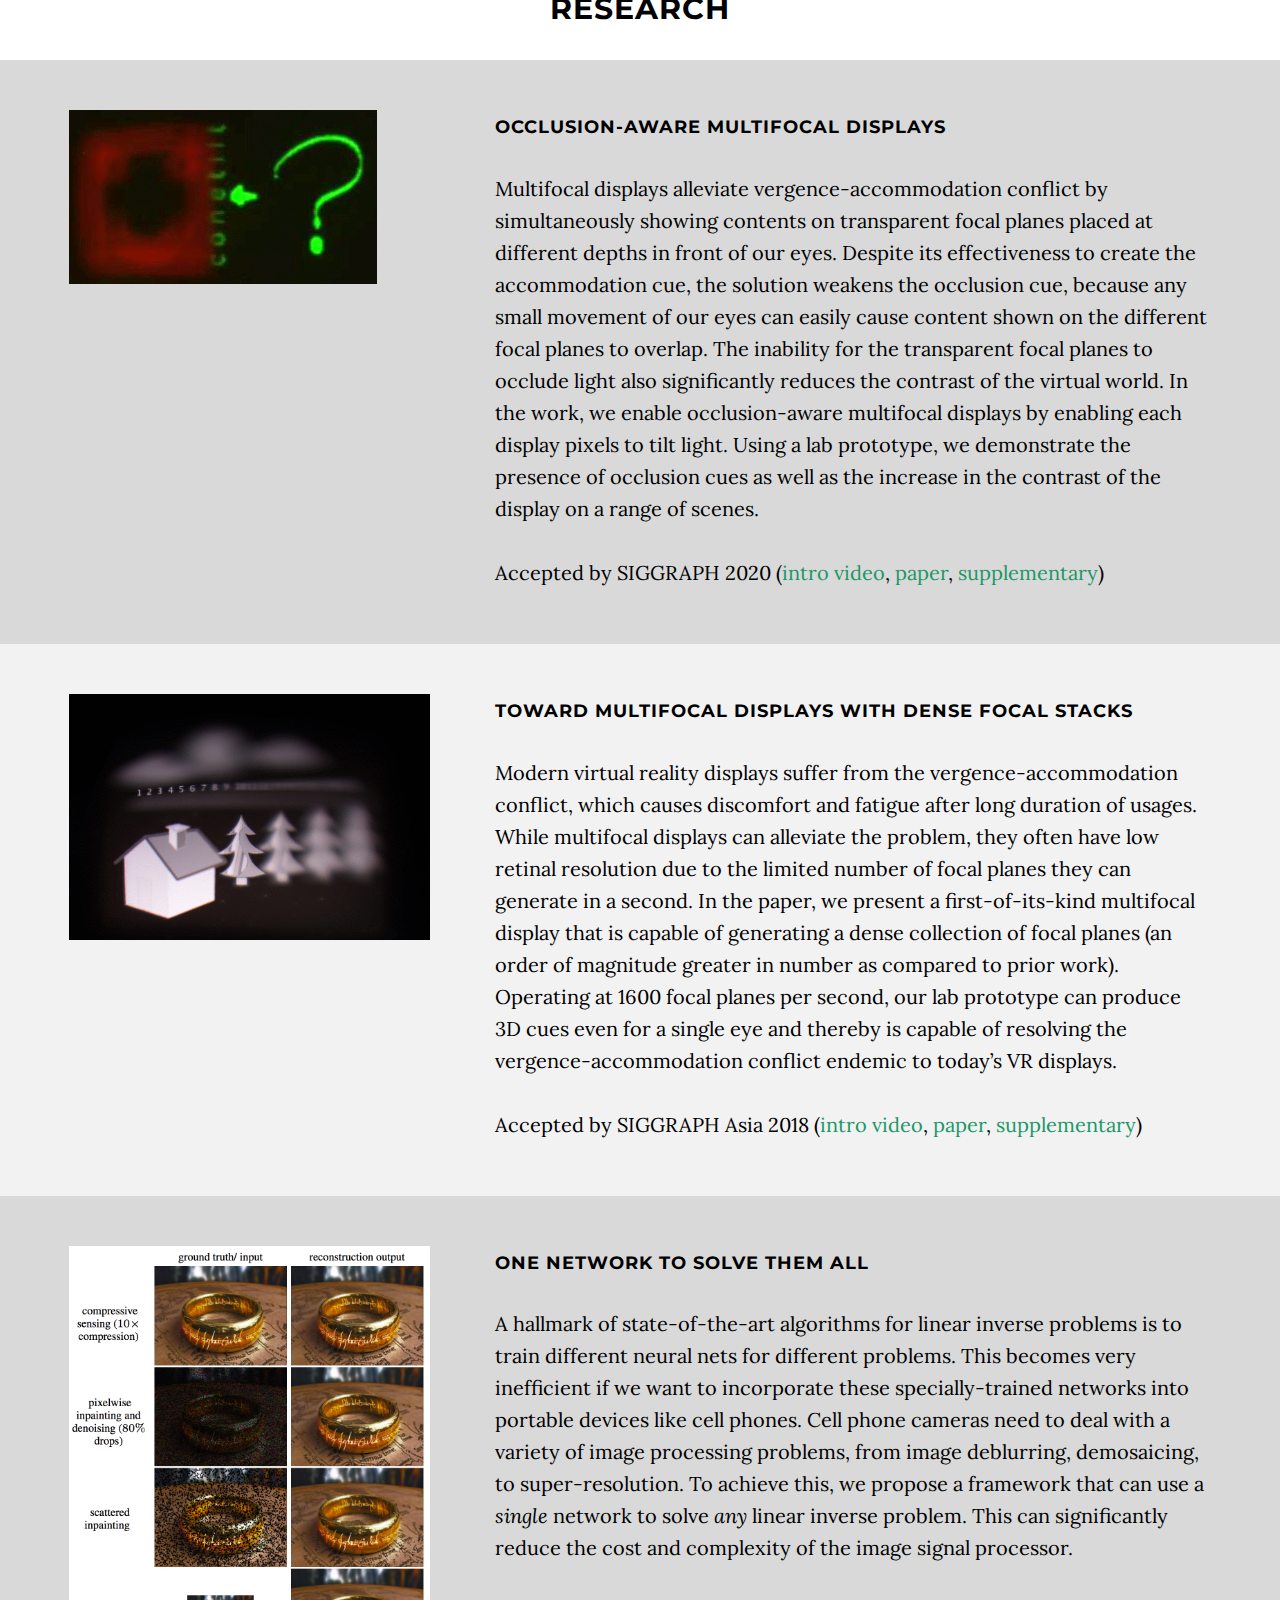
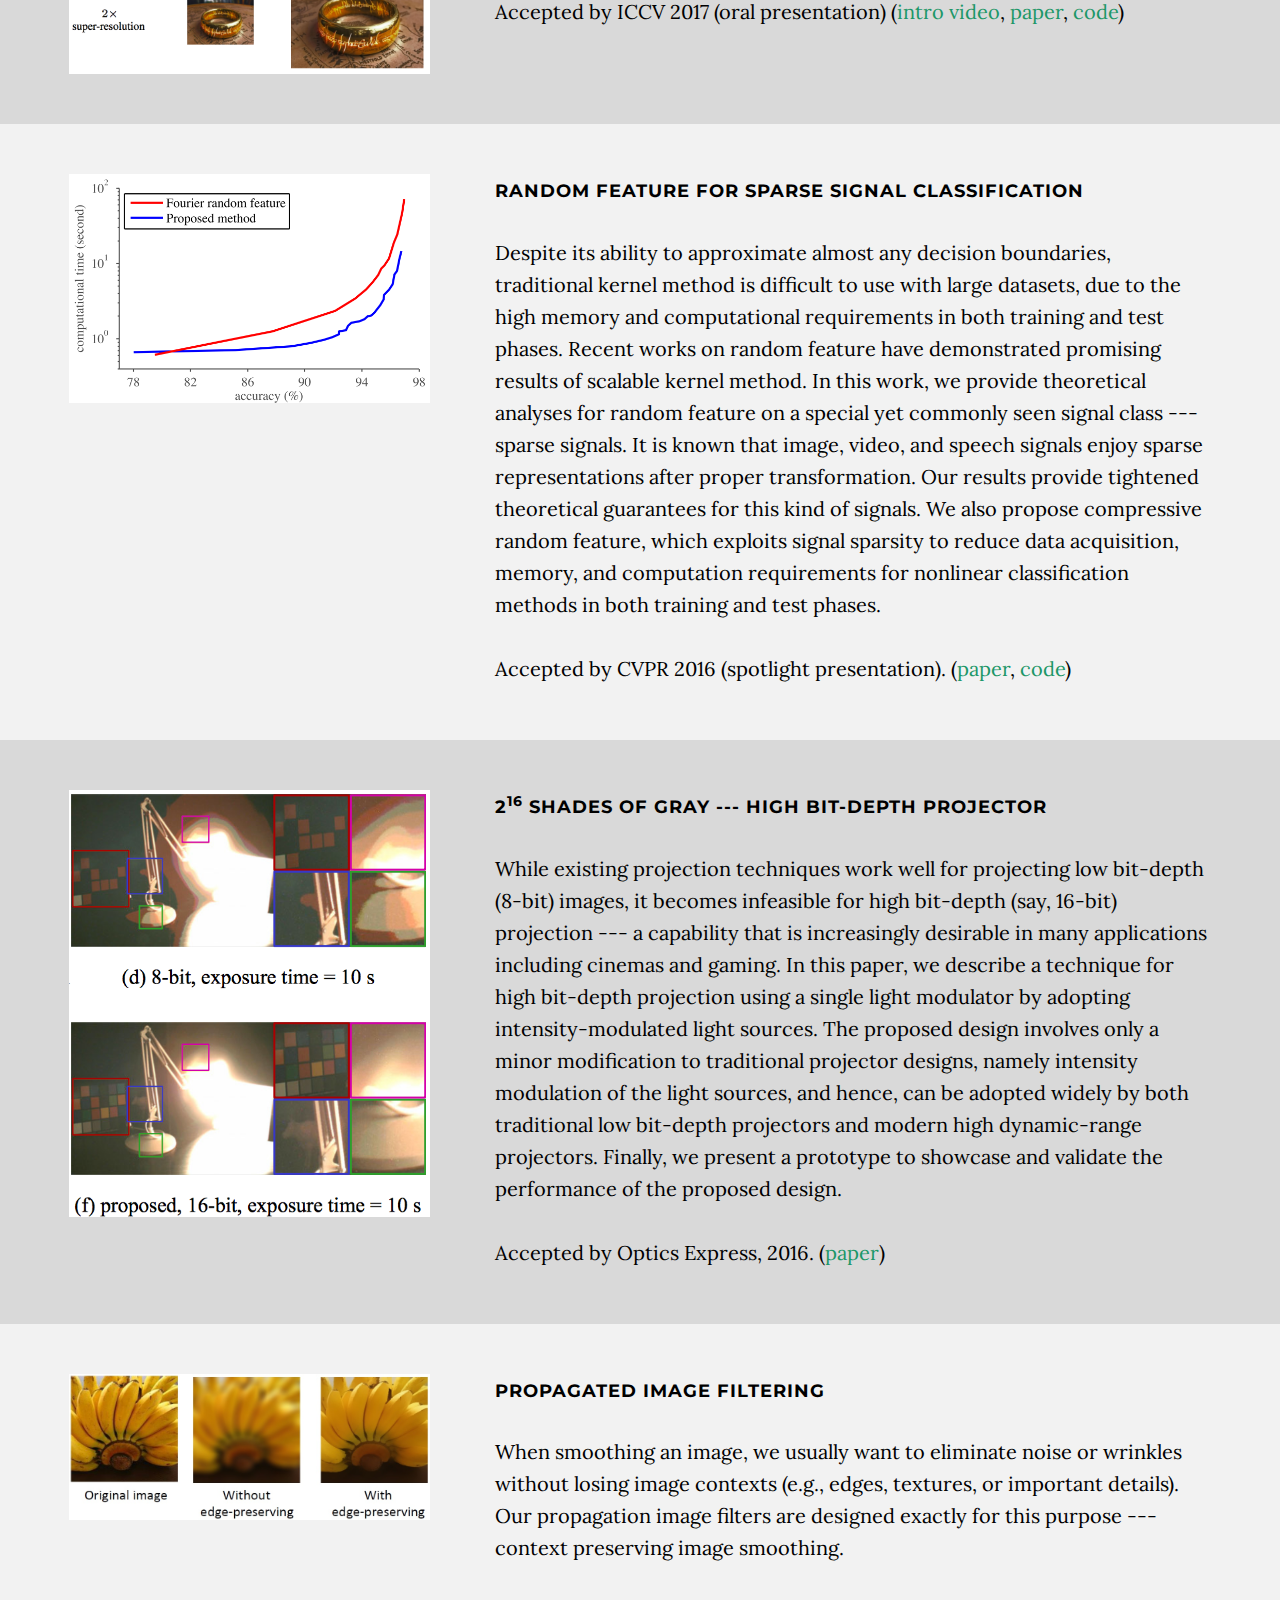
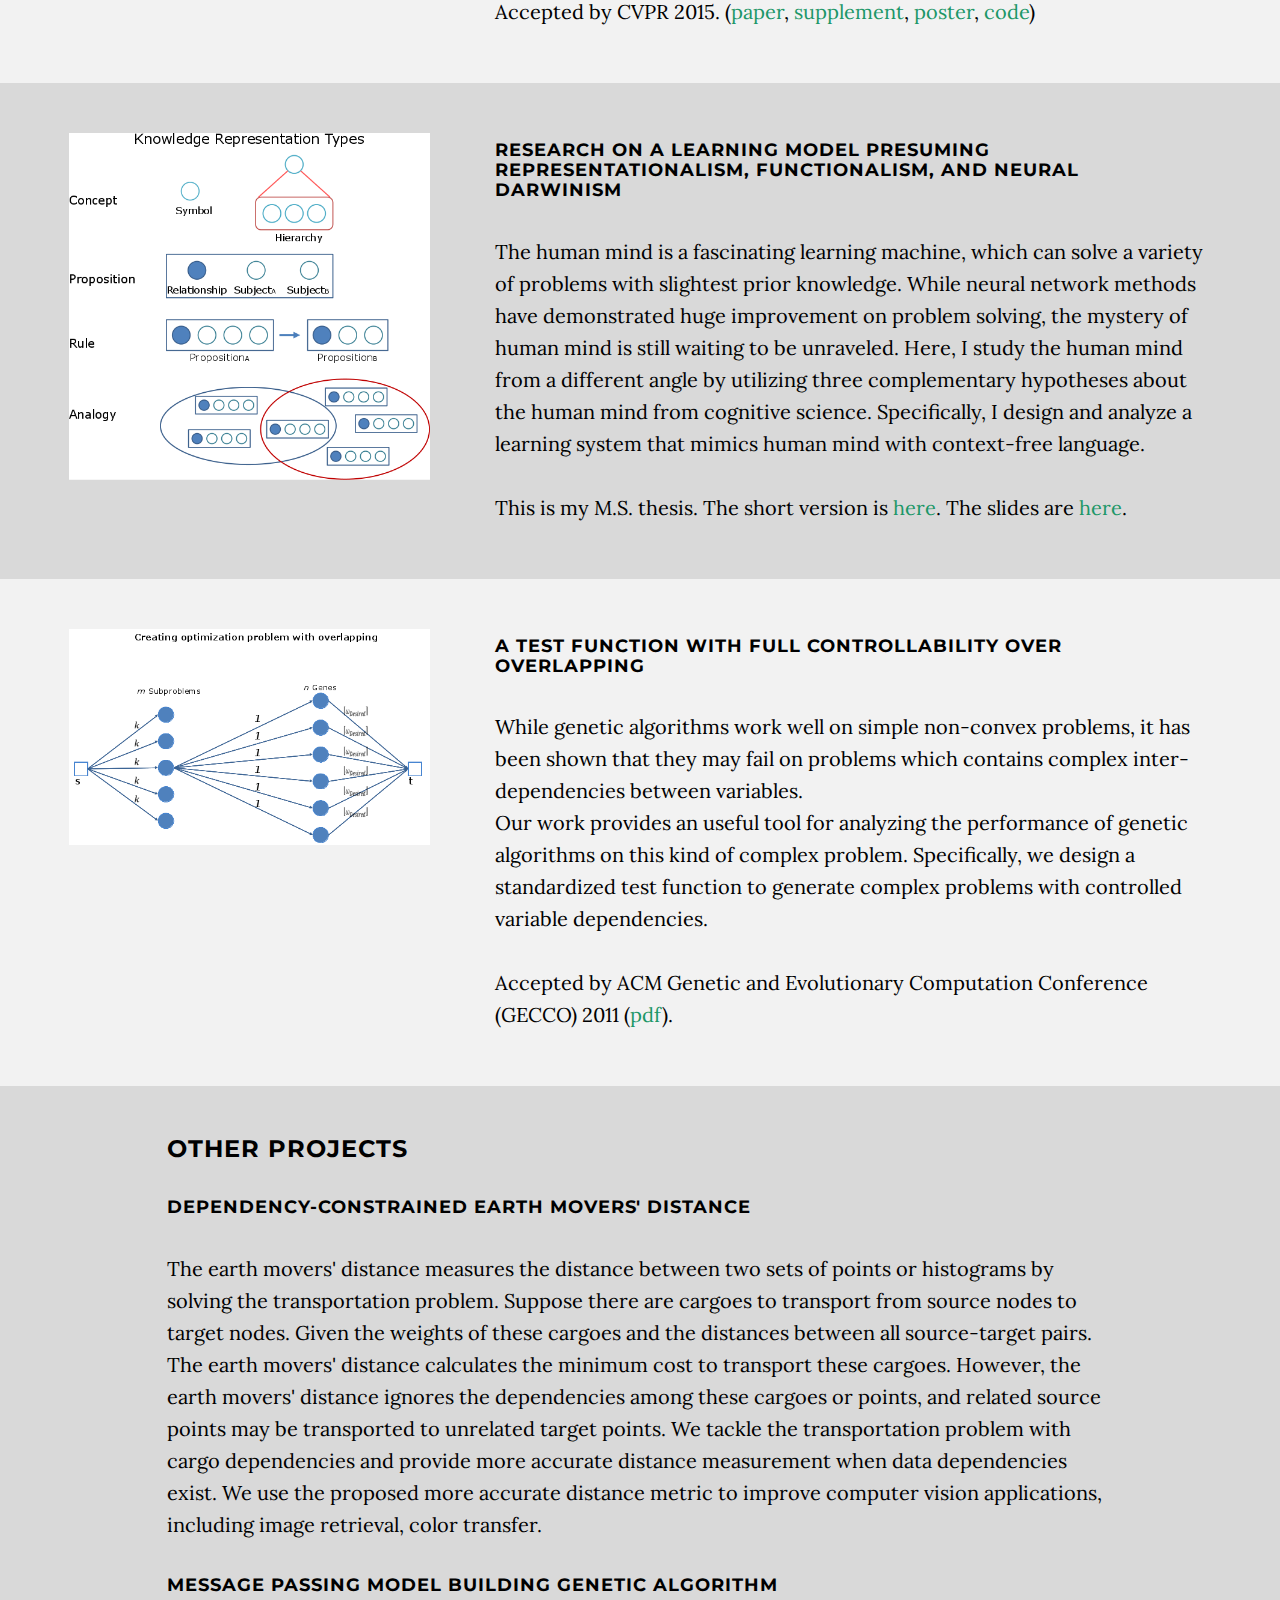
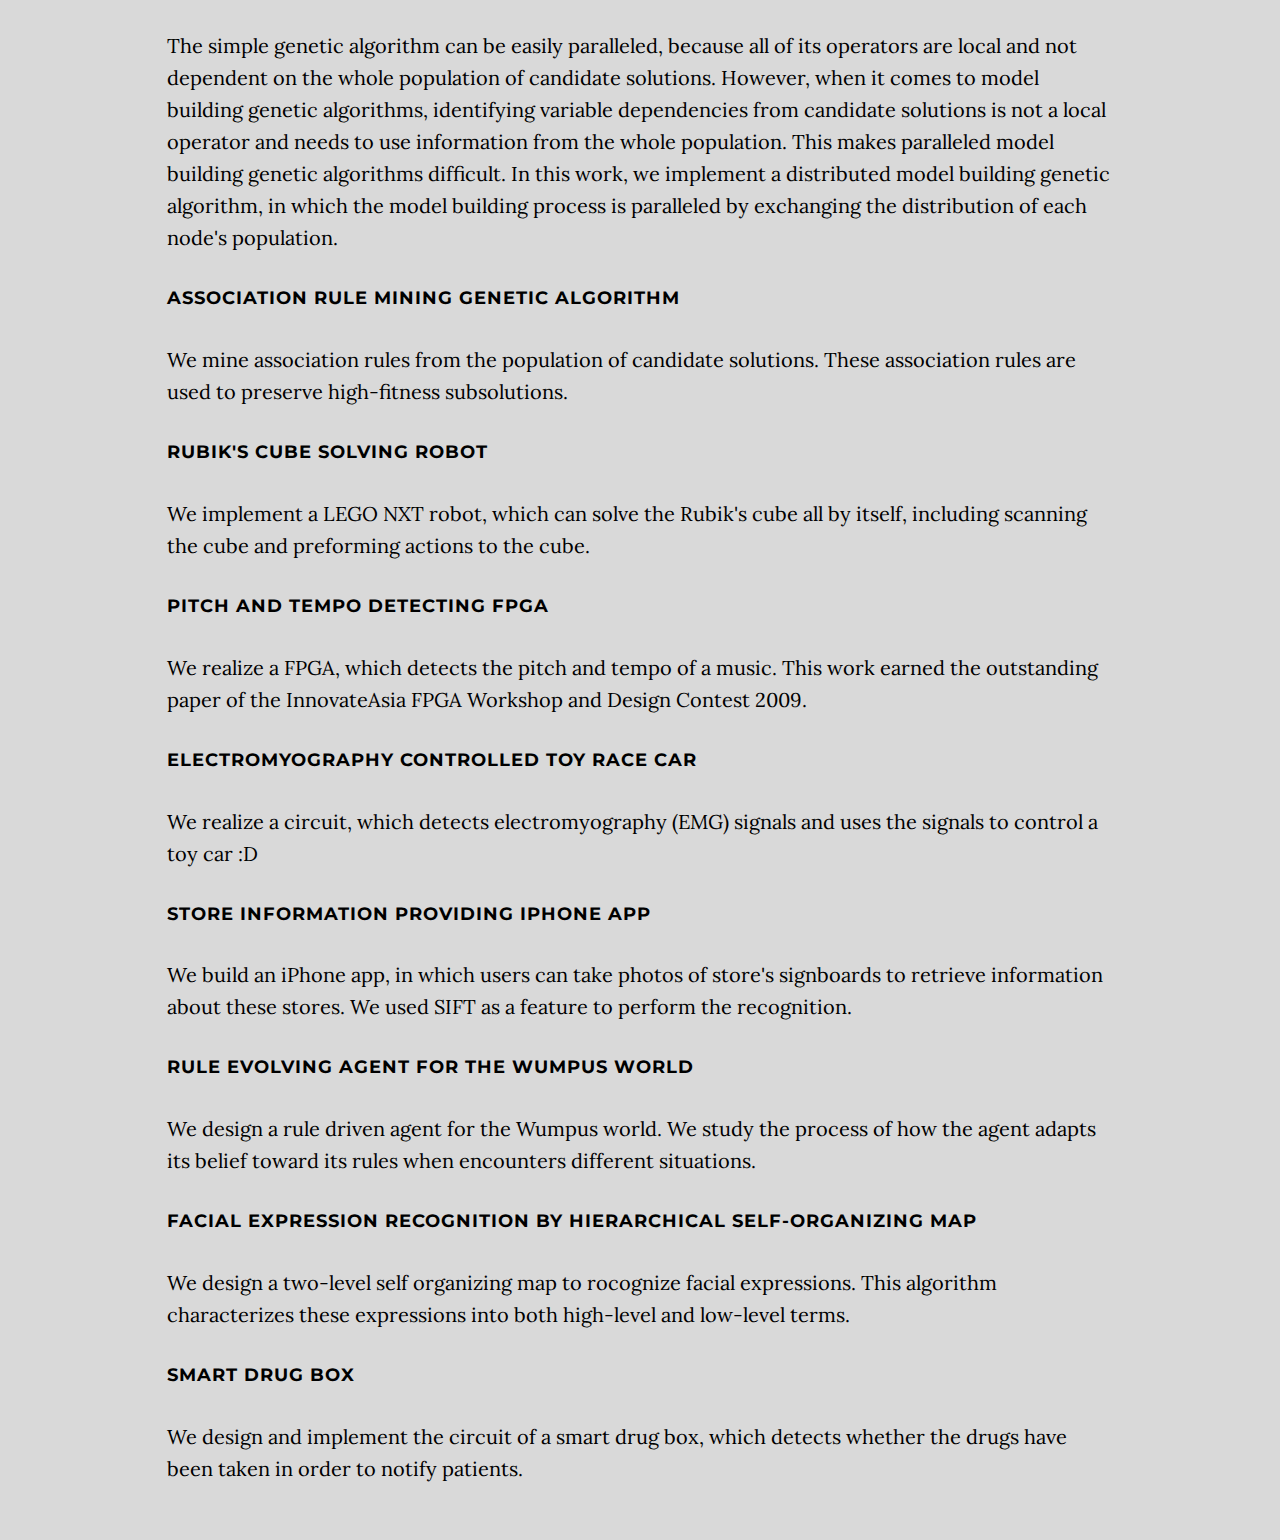
==== commit 2ad9ac7c: "keyboard quickpath update" ====
--- a/index.html
+++ b/index.html
@@ -91,7 +91,9 @@
         </div>
         <div class="row">
             <div class="col-lg-8 col-lg-offset-2">
-                <p>I am a PhD student in ECE of Carnegie Mellon University.  I work with professor <a href="https://users.ece.cmu.edu/~kumar/">Vijayakumar Bhagavatula</a> and professor <a href="https://users.ece.cmu.edu/~saswin/">Aswin Sankaranarayanan</a> on computational photography and displays, computer vision, and machine learning. I received my M.S and B.S degrees in electrical engineering from National Taiwan University working with professor <a href="http://teilab.ee.ntu.edu.tw/#/home">Tian-Li Yu</a>, and I worked with Dr. <a href="http://mml.citi.sinica.edu.tw">Yu-Chiang Frank Wang</a> on image processing as a research assistant.</p>
+                <p>I am a research scientist at Apple. Our team focuses on enabling high-performance and low-power ML solutions through vertical integration -- from algorithm to silicon. My research on keyboard quickpath has been incorporated in iOS 14. My current research focuses broadly on generative models, image signal processores, and novel sensors.</p>
+
+                <p>Before joining Apple in 2020, I received my PhD from the ECE department of Carnegie Mellon University, where I worked with professor <a href="https://users.ece.cmu.edu/~kumar/">Vijayakumar Bhagavatula</a> and professor <a href="https://users.ece.cmu.edu/~saswin/">Aswin Sankaranarayanan</a> on computational photography and displays, computer vision, and machine learning. I received my M.S and B.S degrees in electrical engineering from National Taiwan University working with professor <a href="http://teilab.ee.ntu.edu.tw/#/home">Tian-Li Yu</a>, and I worked with Dr. <a href="http://mml.citi.sinica.edu.tw">Yu-Chiang Frank Wang</a> on image processing as a research assistant.</p>
             </div>
         </div>
     </section>
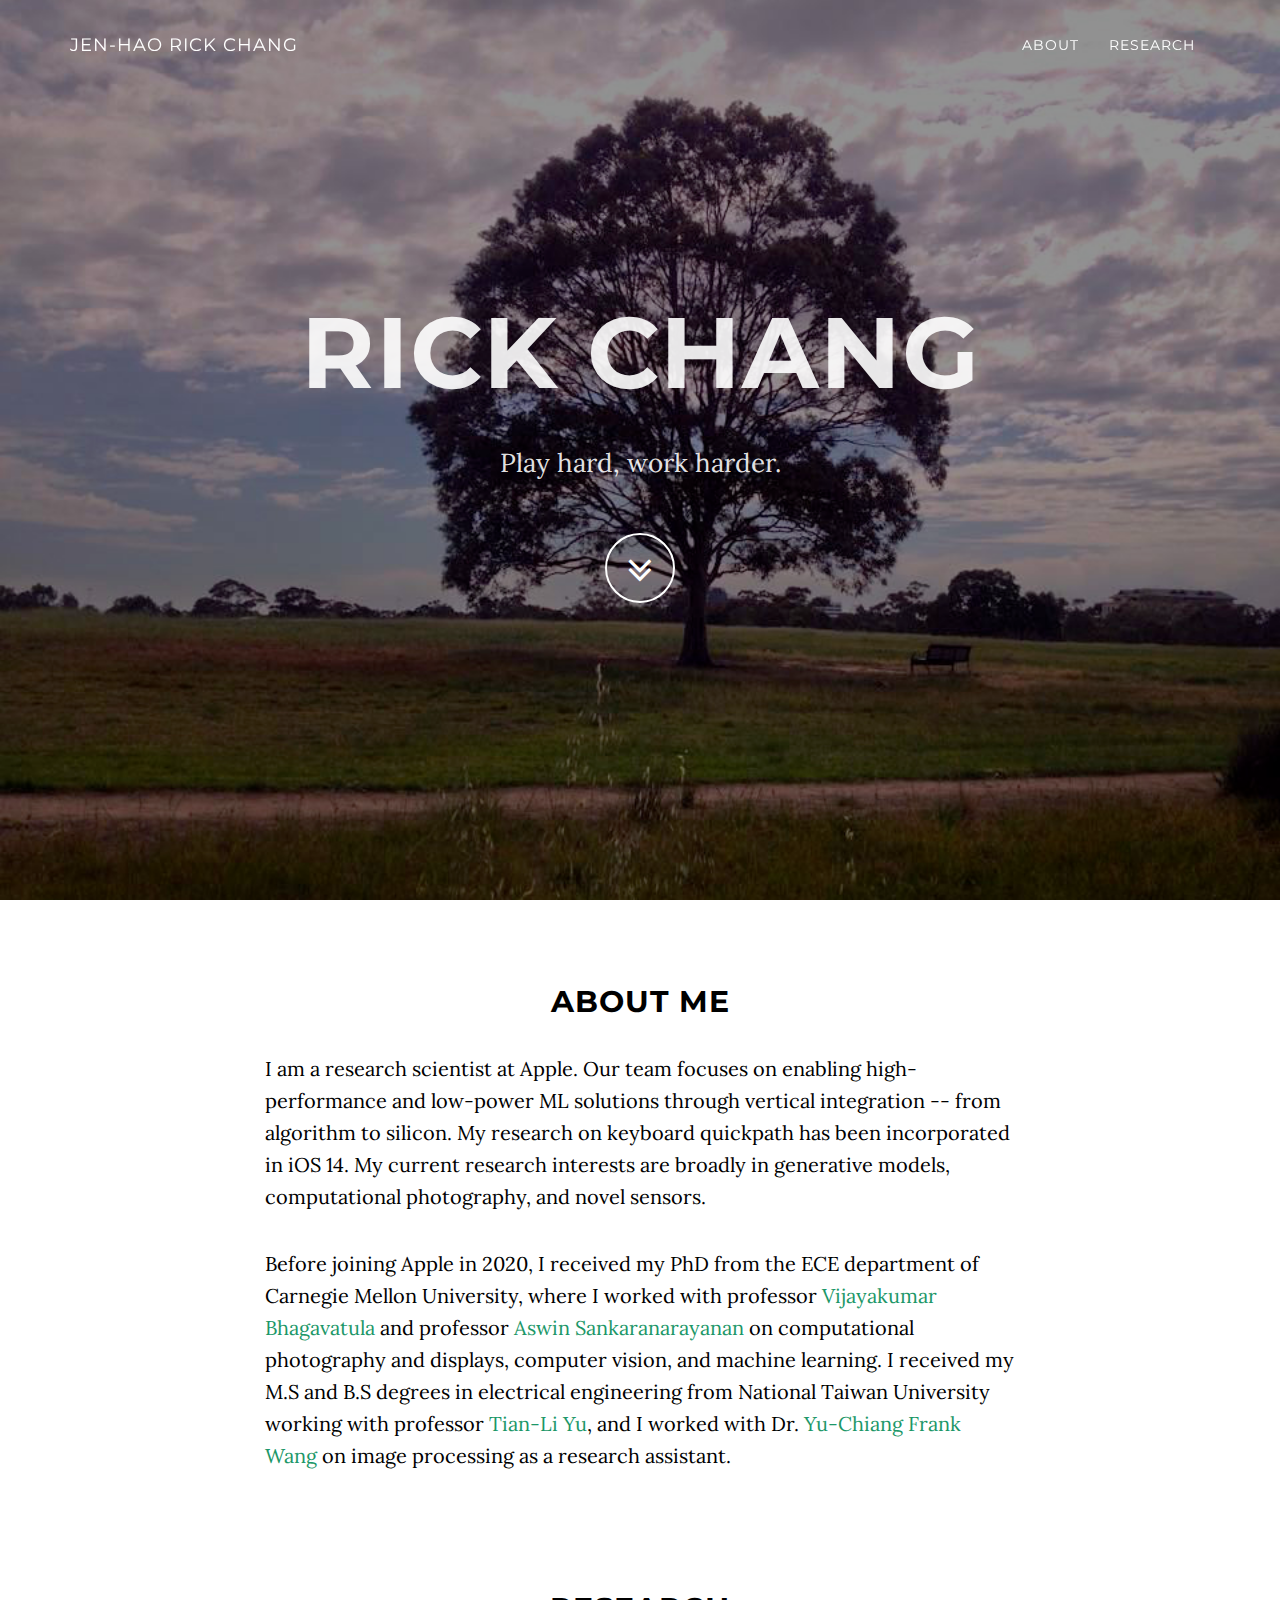
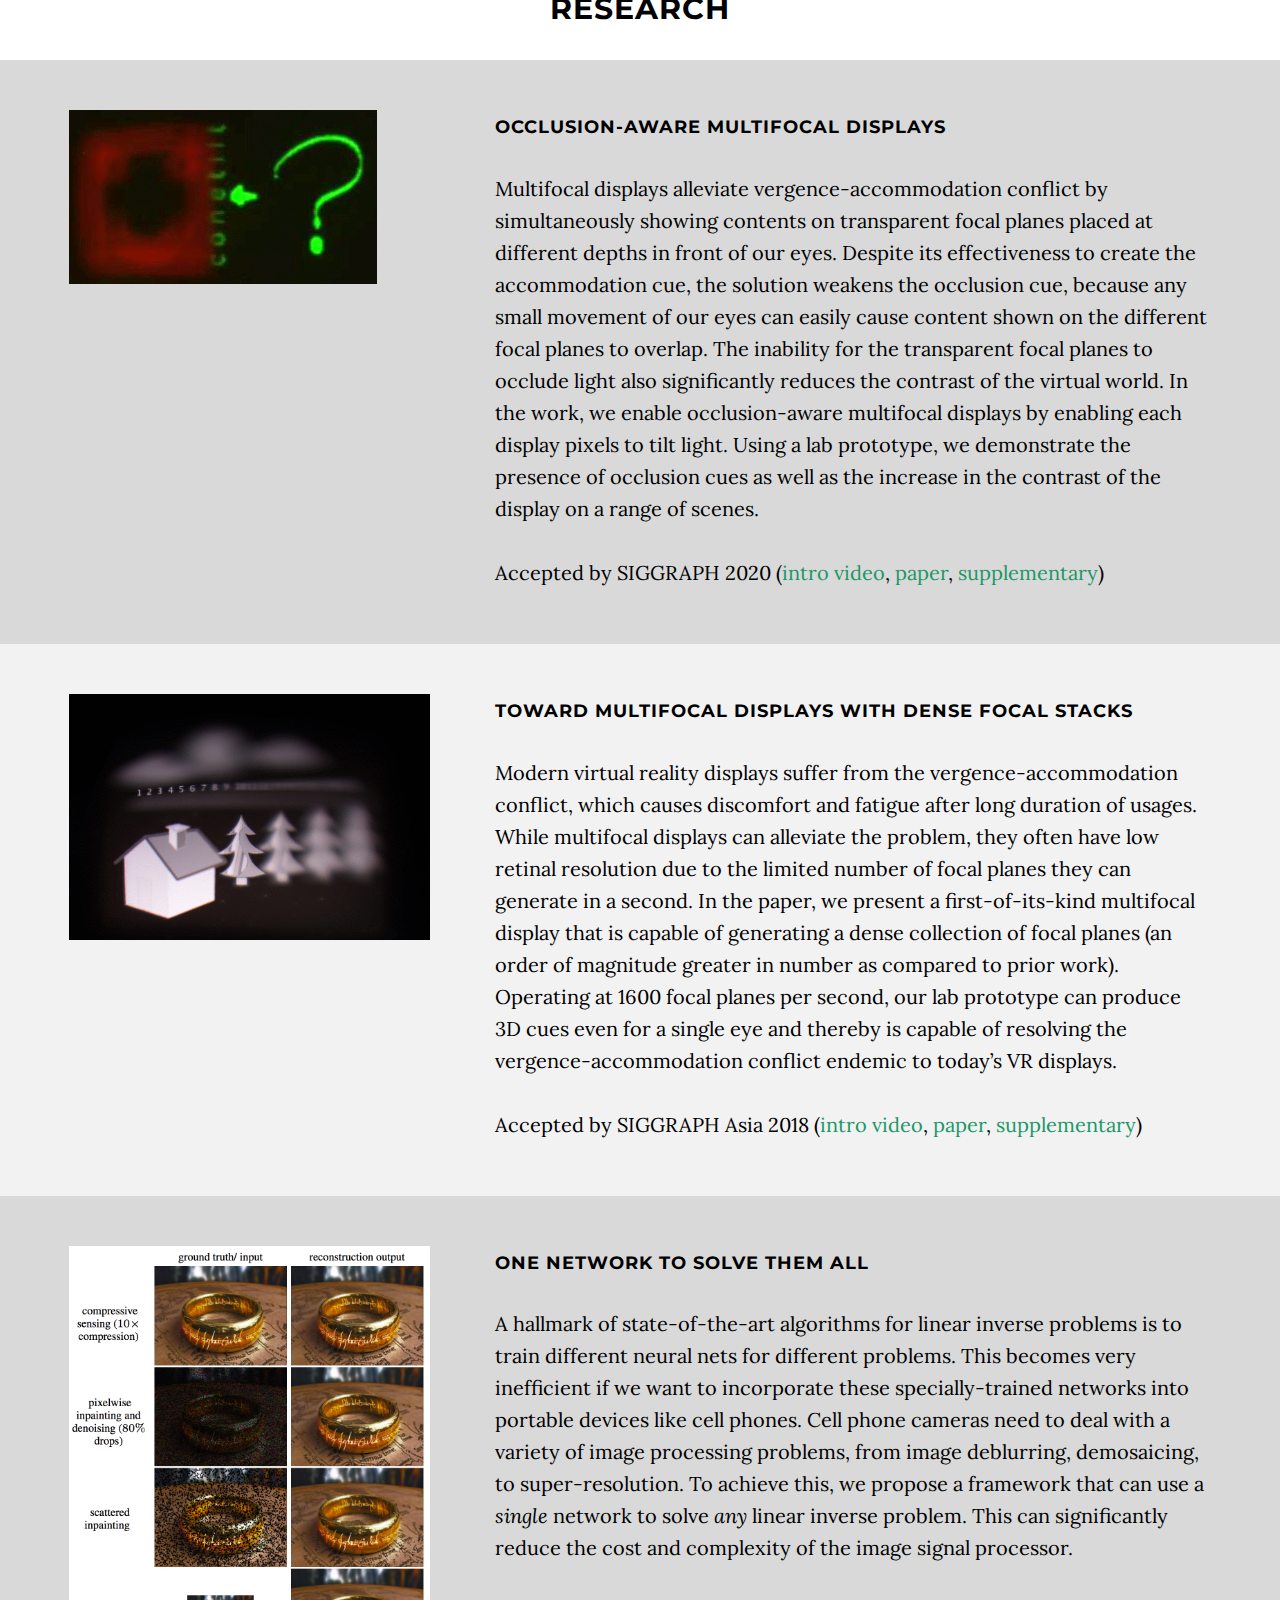
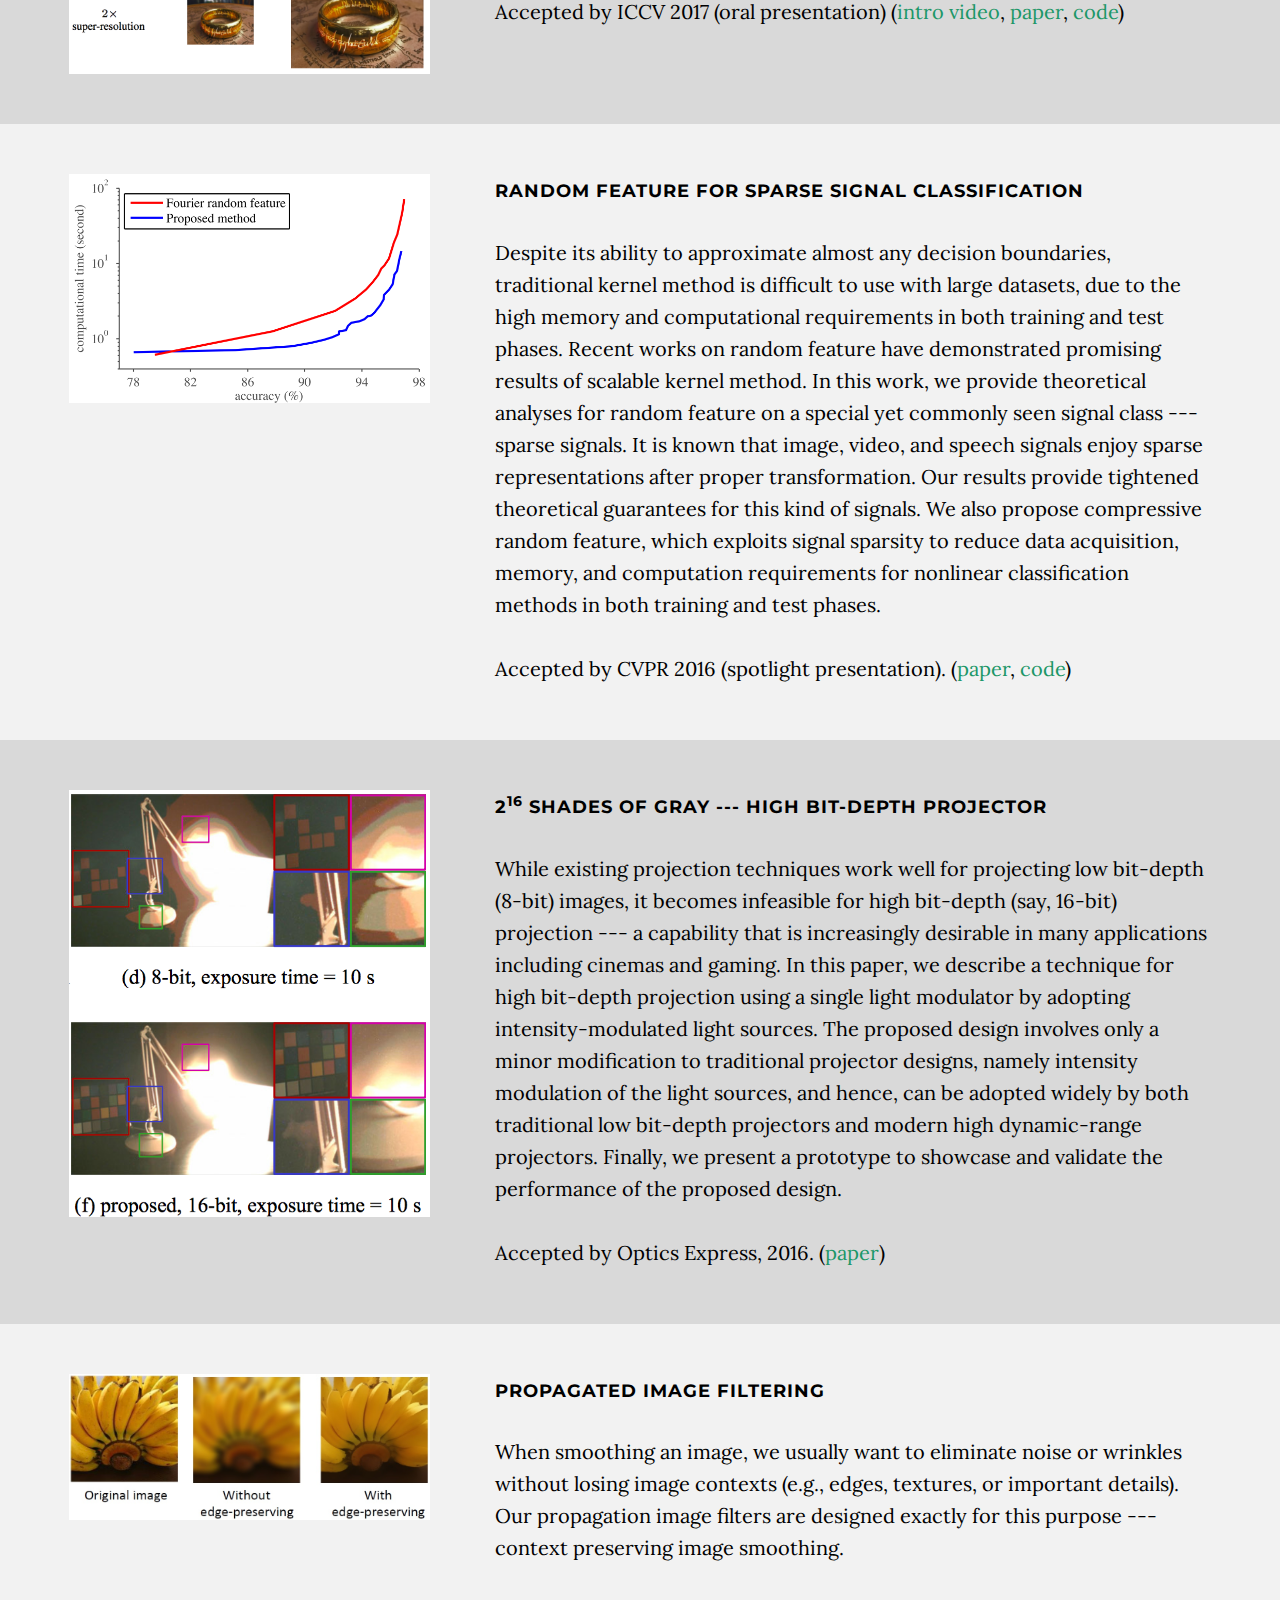
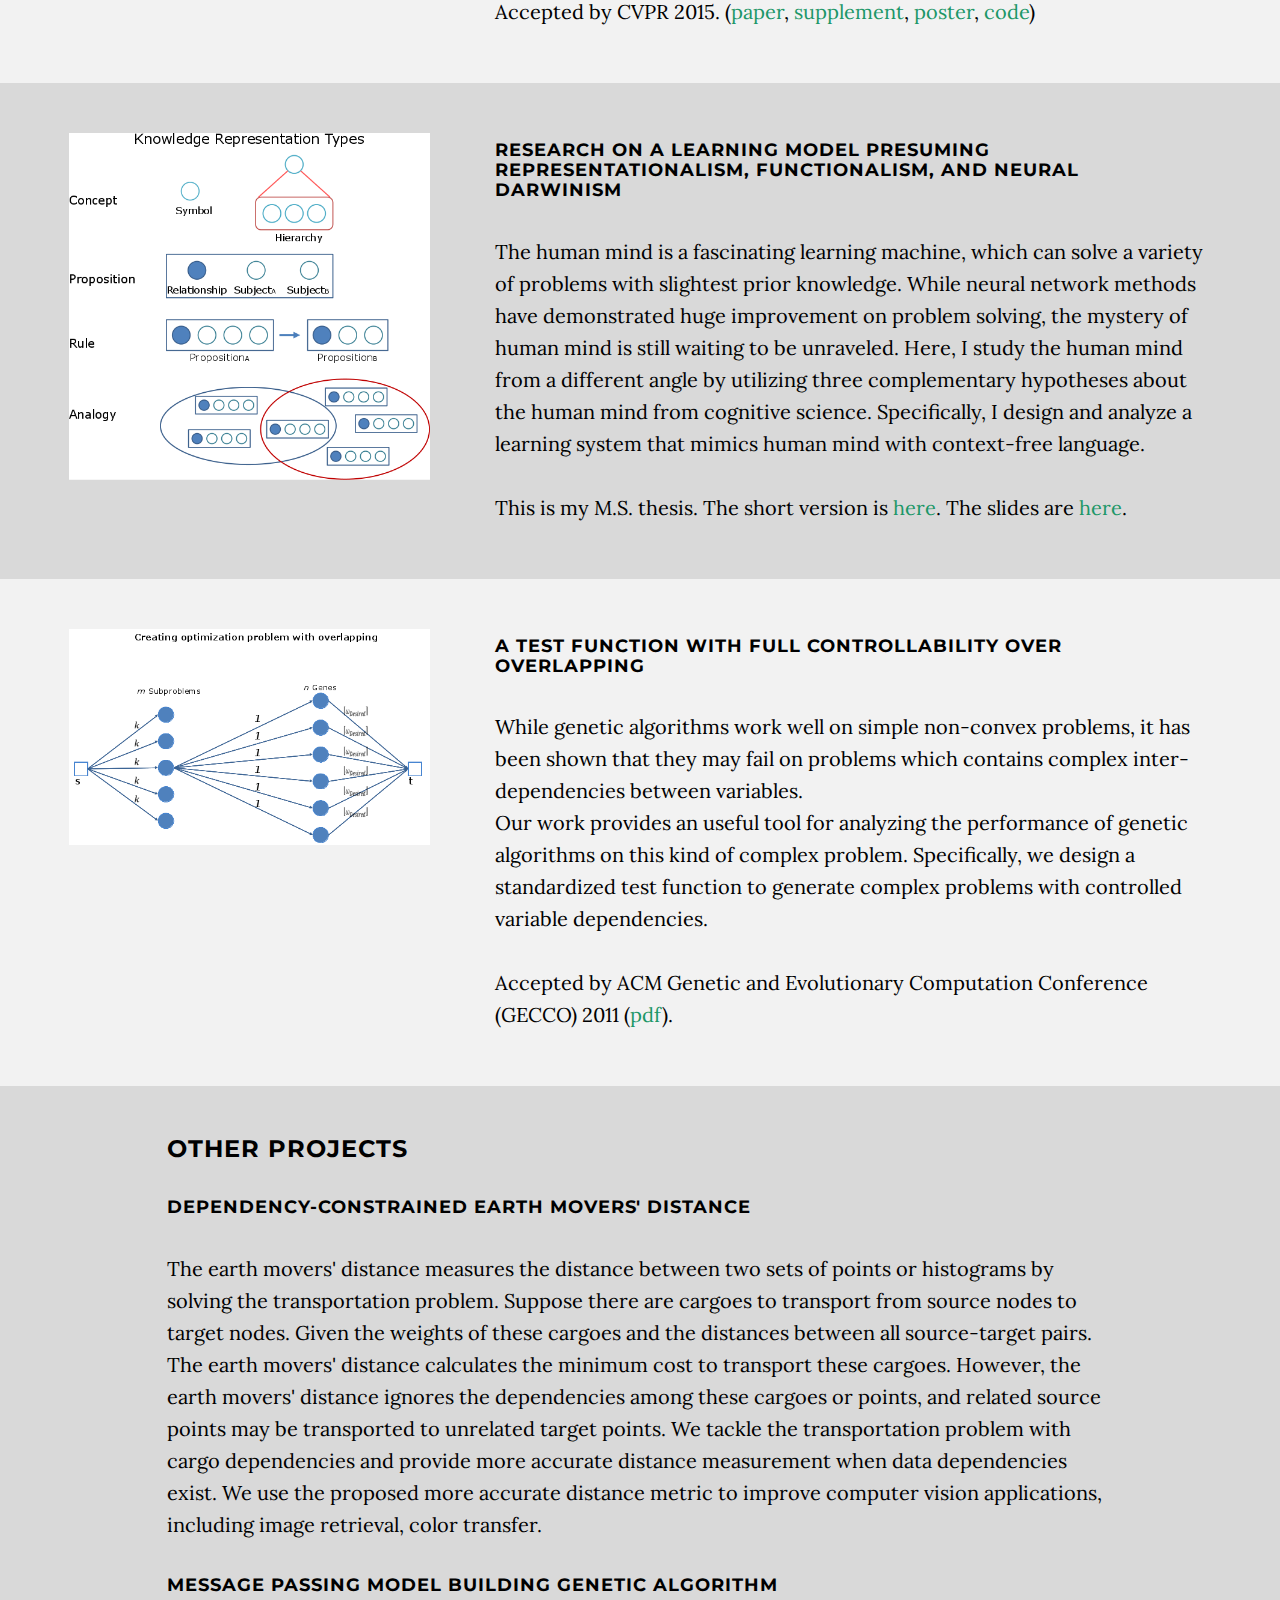
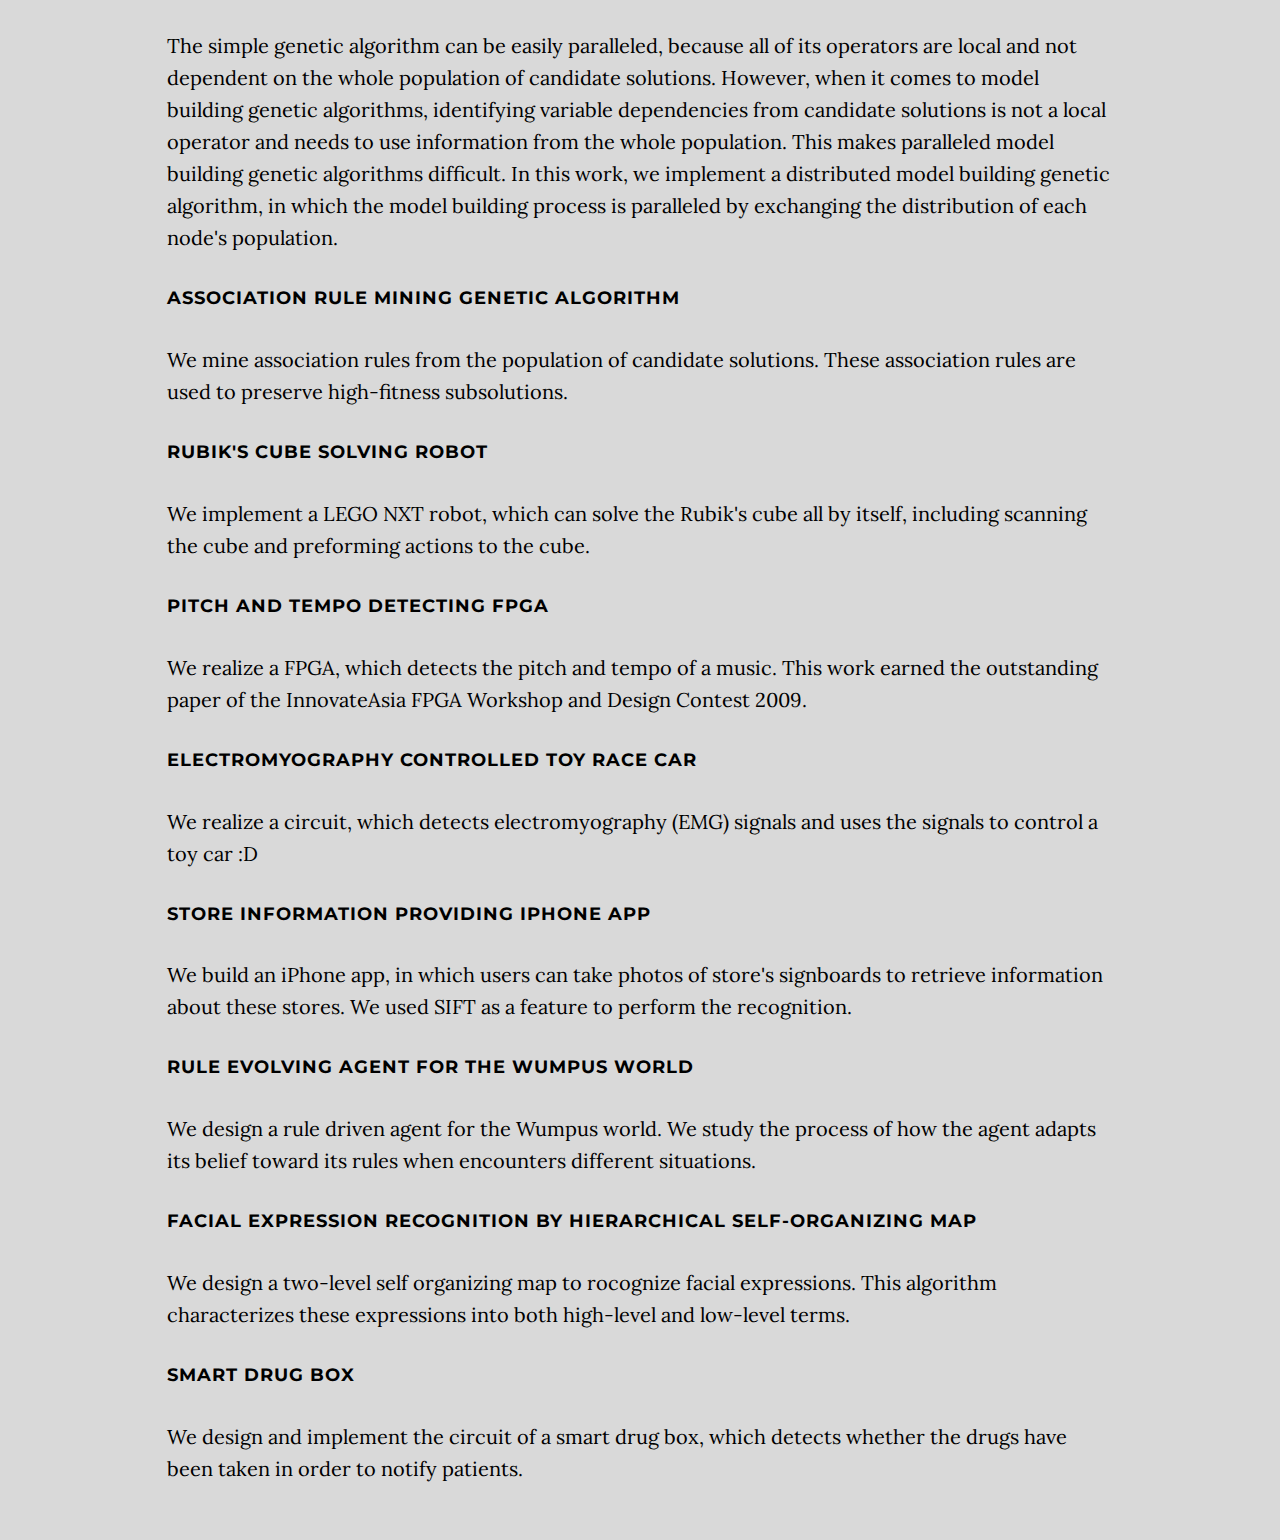
==== commit 47746e3d: "update" ====
--- a/index.html
+++ b/index.html
@@ -91,7 +91,7 @@
         </div>
         <div class="row">
             <div class="col-lg-8 col-lg-offset-2">
-                <p>I am a research scientist at Apple. Our team focuses on enabling high-performance and low-power ML solutions through vertical integration -- from algorithm to silicon. My research on keyboard quickpath has been incorporated in iOS 14. My current research focuses broadly on generative models, image signal processores, and novel sensors.</p>
+                <p>I am a research scientist at Apple. Our team focuses on enabling high-performance and low-power ML solutions through vertical integration -- from algorithm to silicon. My research on keyboard quickpath has been incorporated in iOS 14. My current research interests are broadly in generative models, computational photography, and novel sensors.</p>
 
                 <p>Before joining Apple in 2020, I received my PhD from the ECE department of Carnegie Mellon University, where I worked with professor <a href="https://users.ece.cmu.edu/~kumar/">Vijayakumar Bhagavatula</a> and professor <a href="https://users.ece.cmu.edu/~saswin/">Aswin Sankaranarayanan</a> on computational photography and displays, computer vision, and machine learning. I received my M.S and B.S degrees in electrical engineering from National Taiwan University working with professor <a href="http://teilab.ee.ntu.edu.tw/#/home">Tian-Li Yu</a>, and I worked with Dr. <a href="http://mml.citi.sinica.edu.tw">Yu-Chiang Frank Wang</a> on image processing as a research assistant.</p>
             </div>
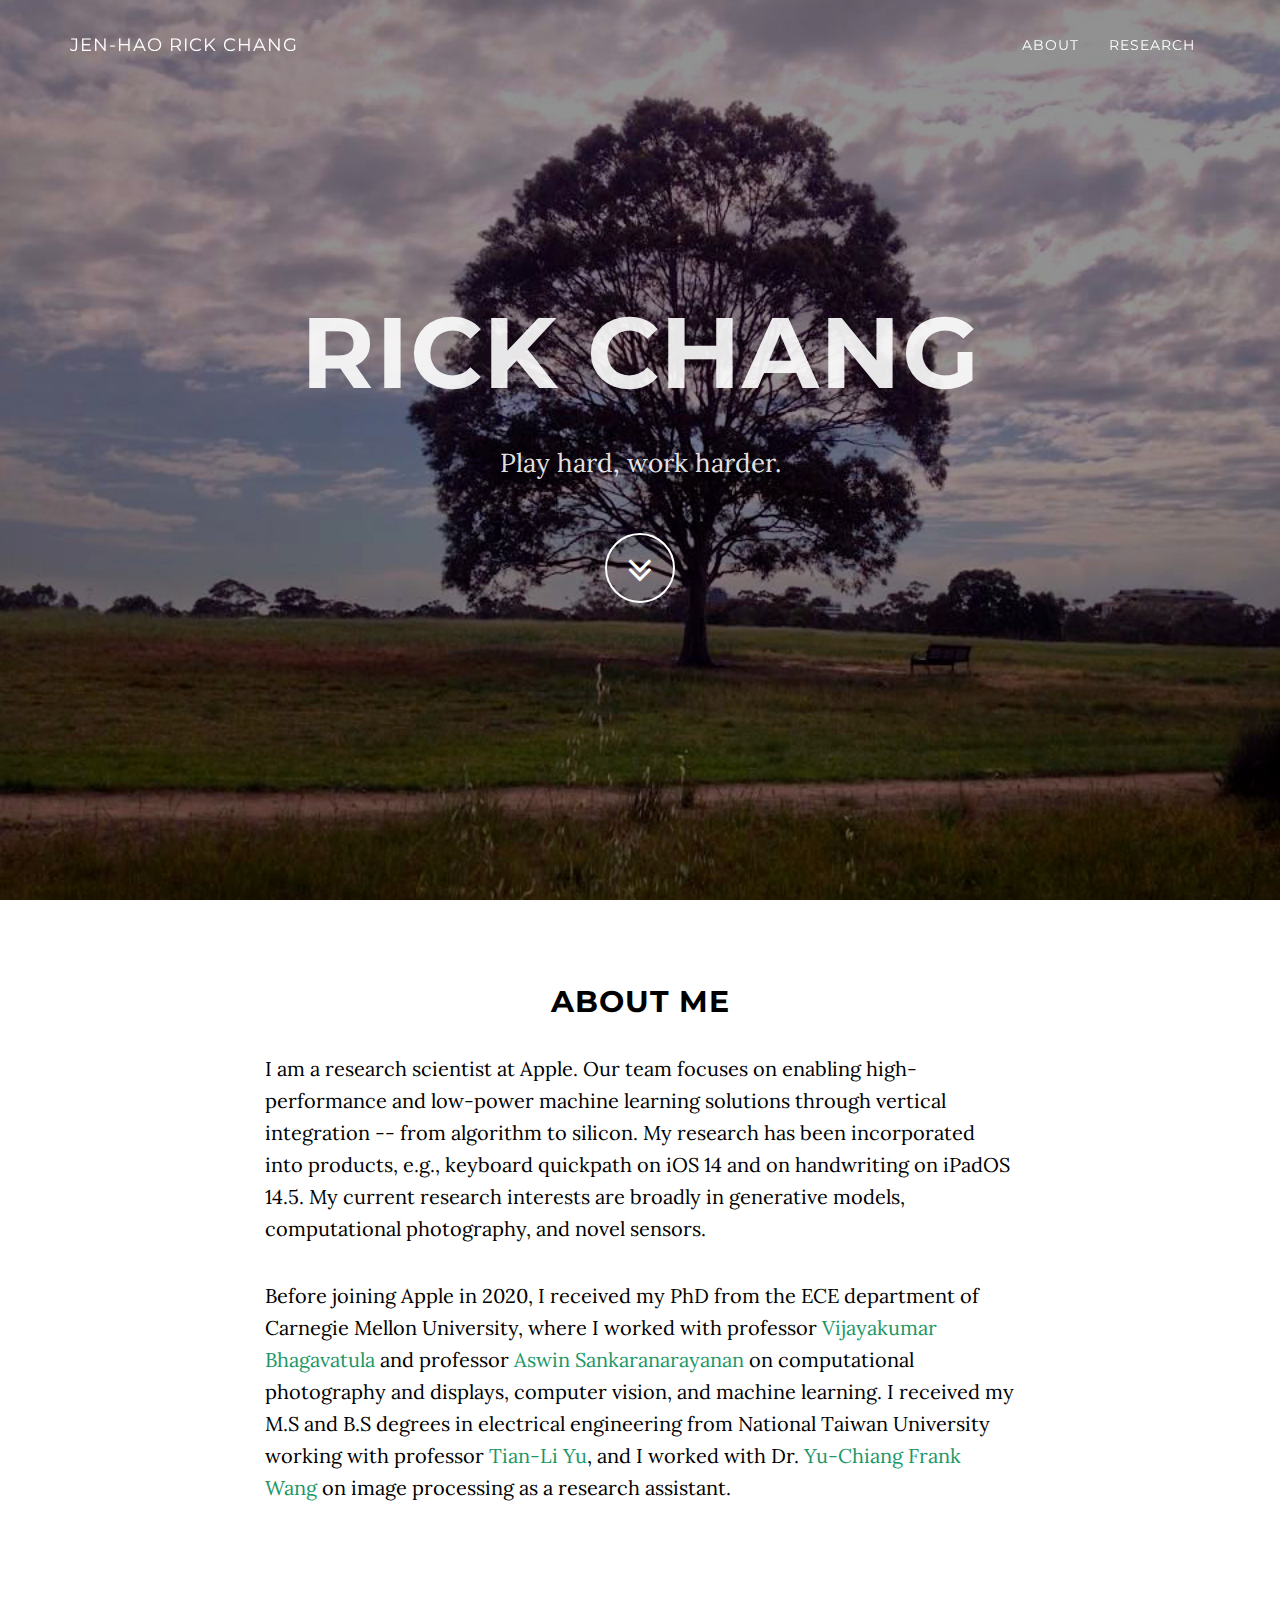
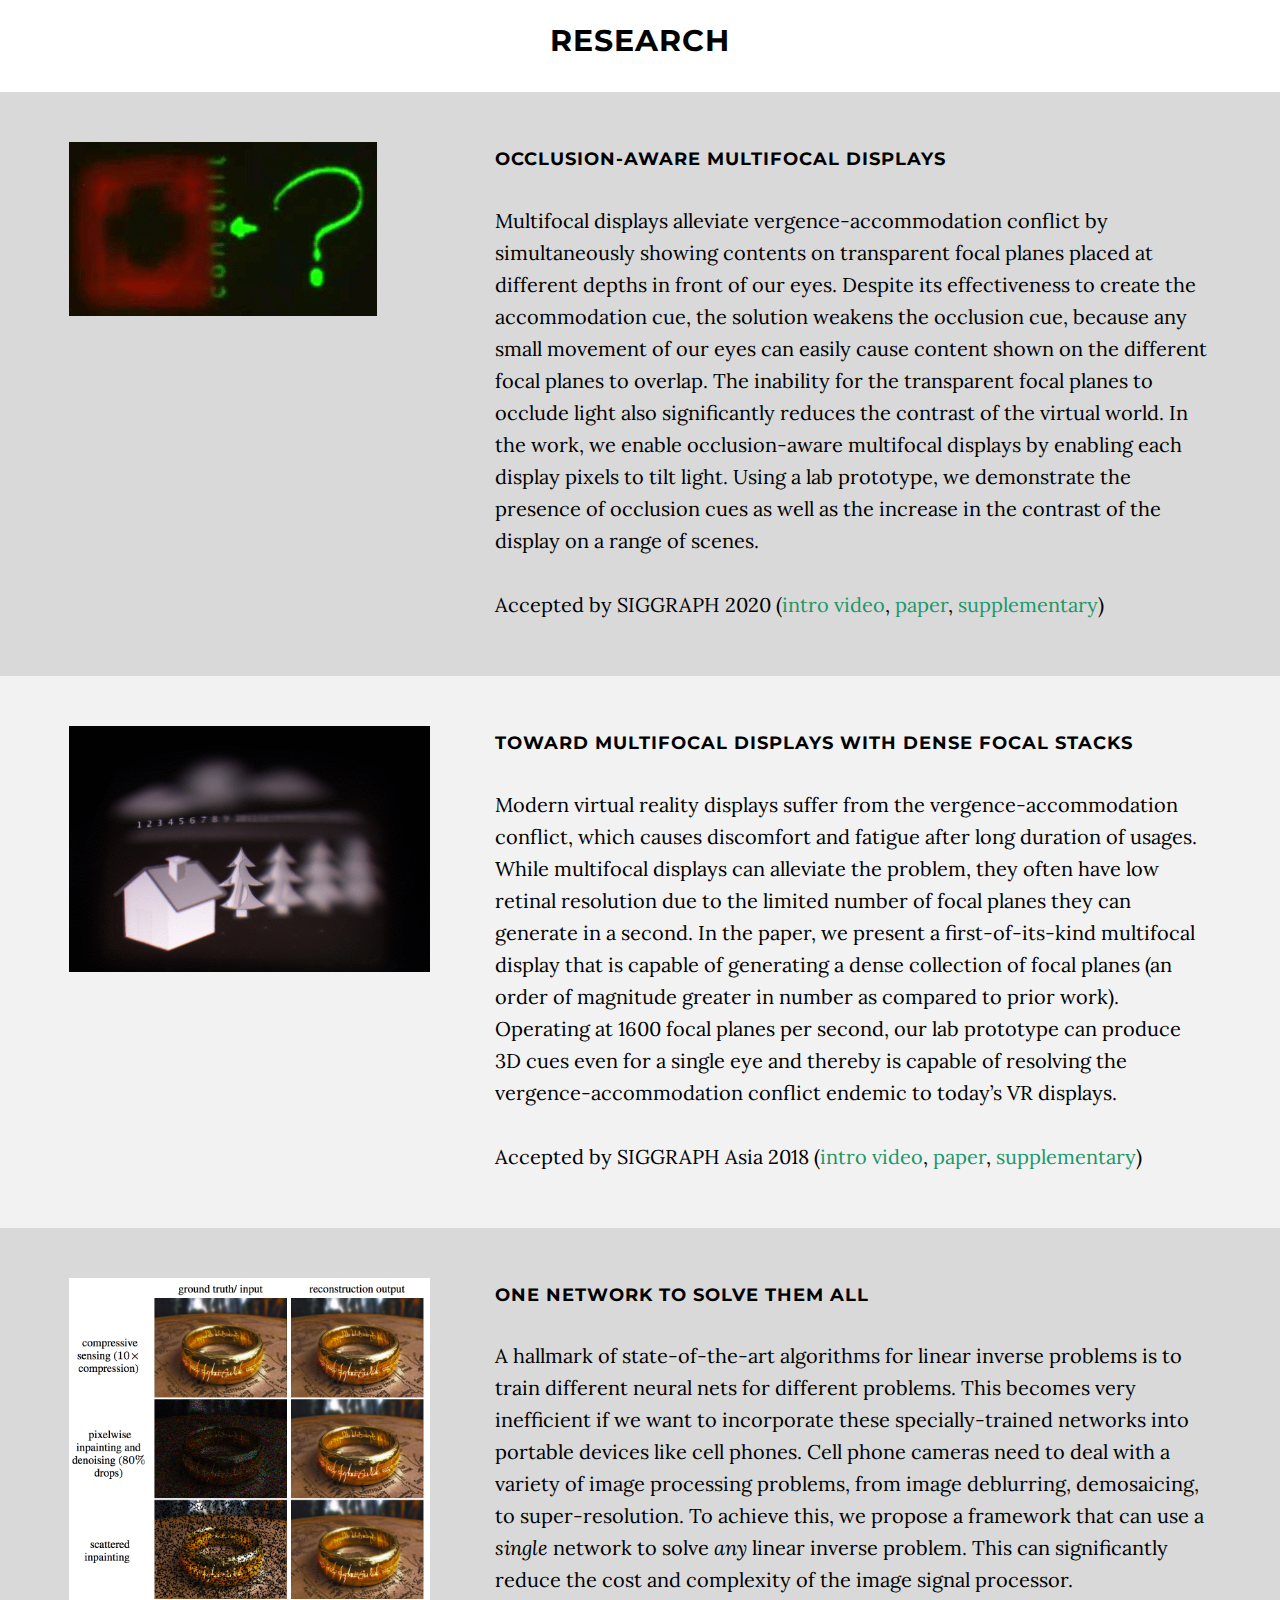
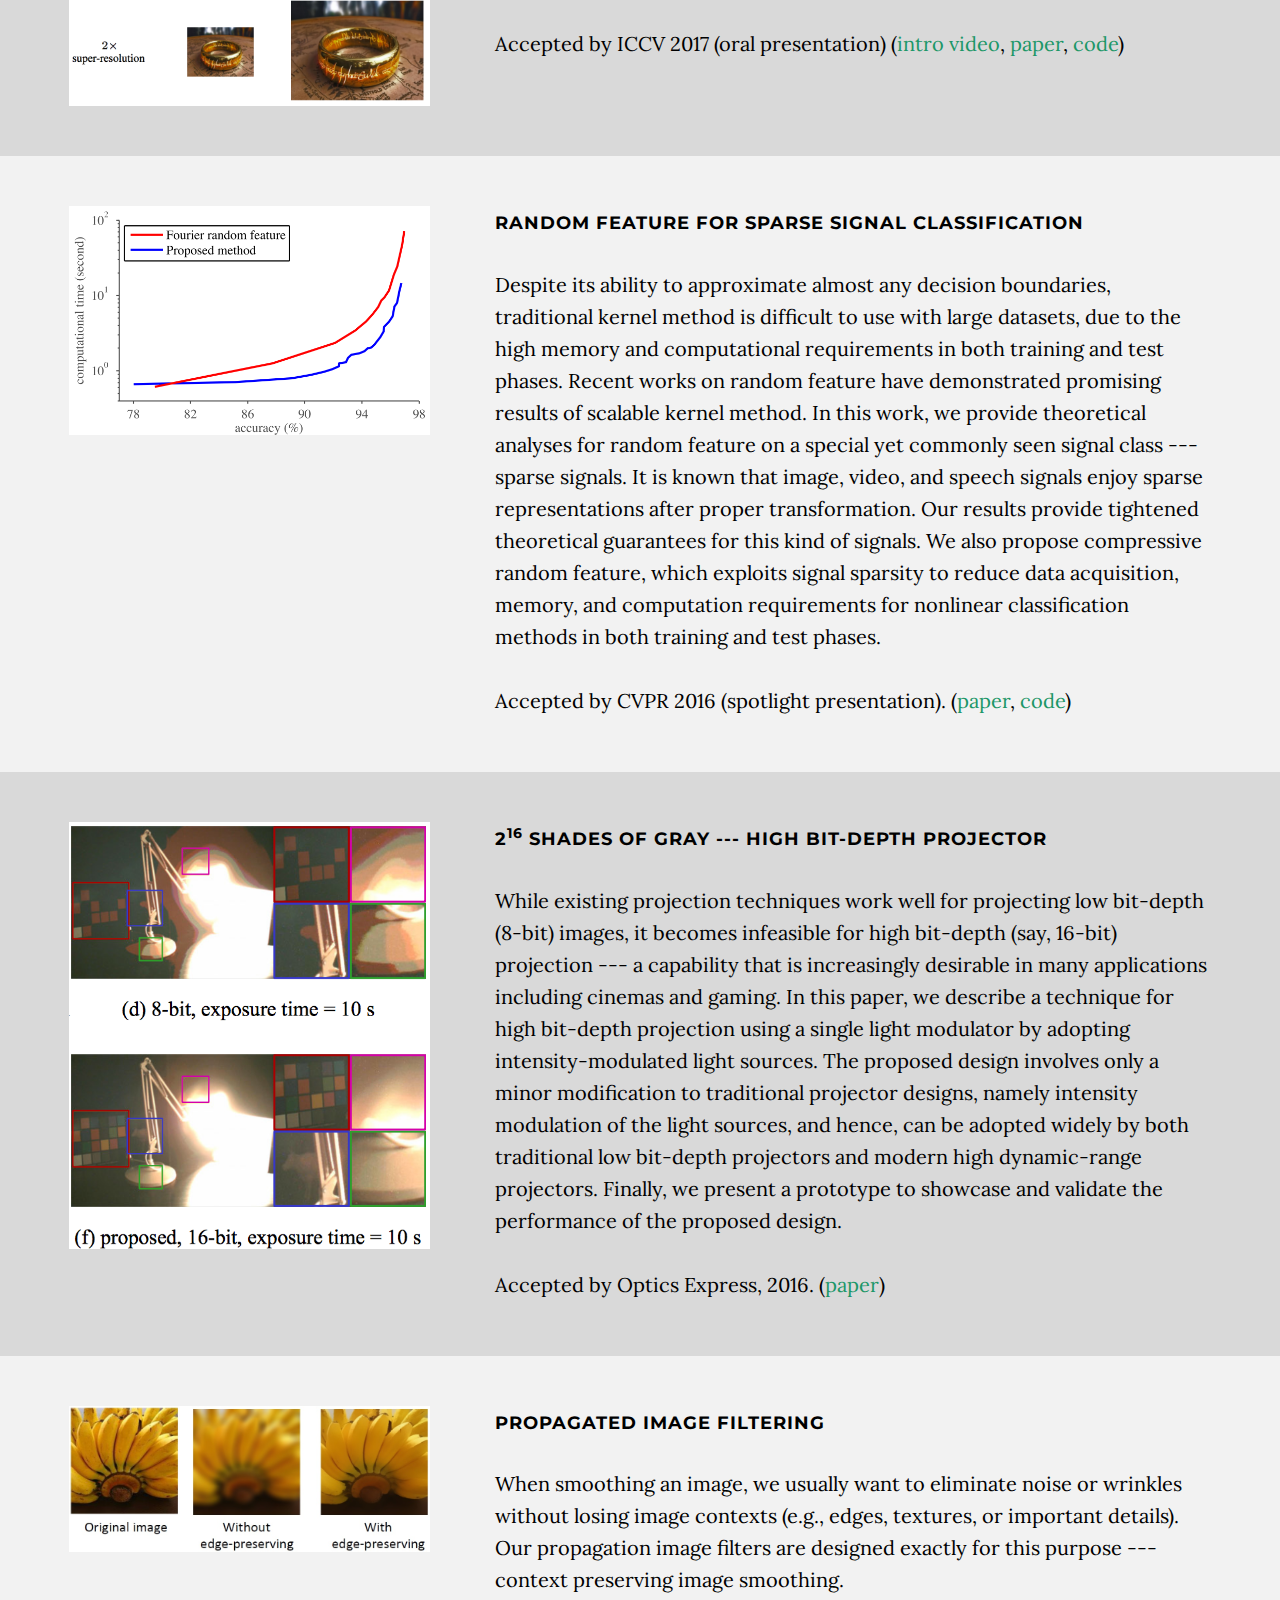
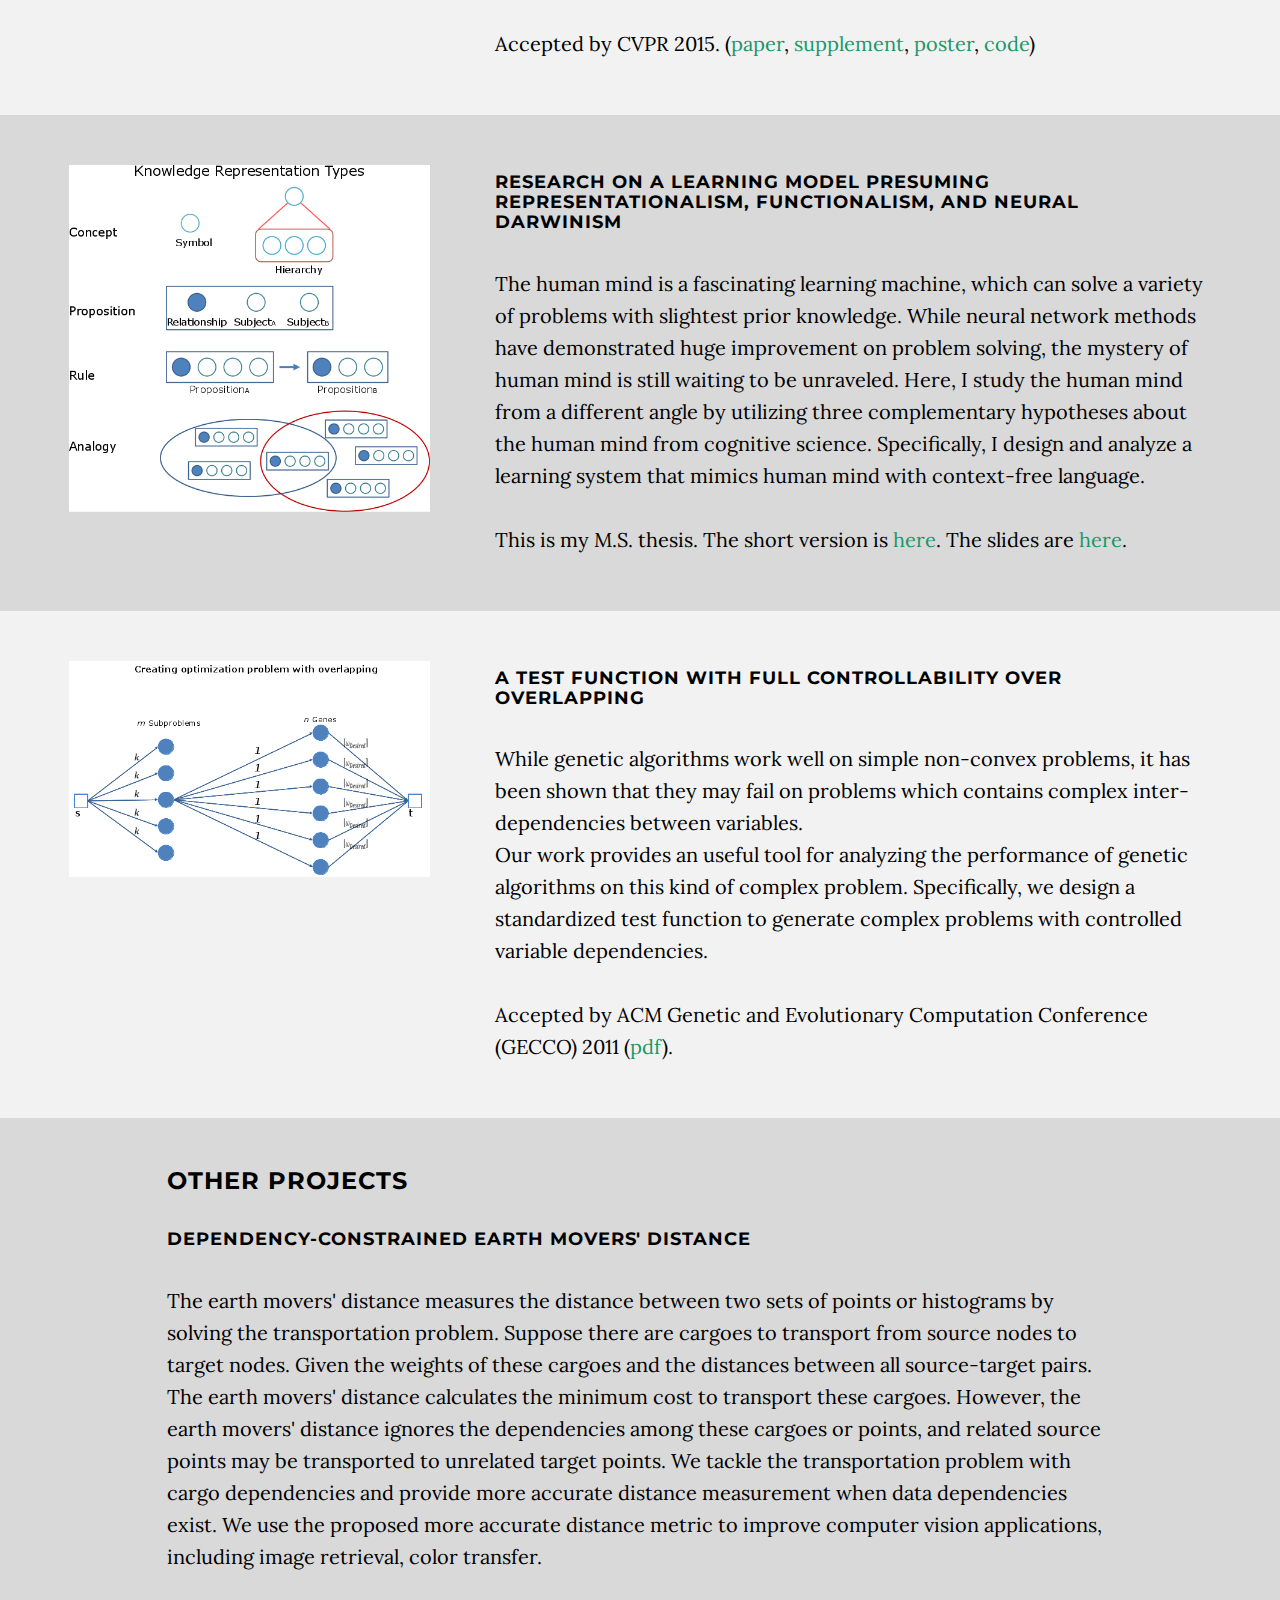
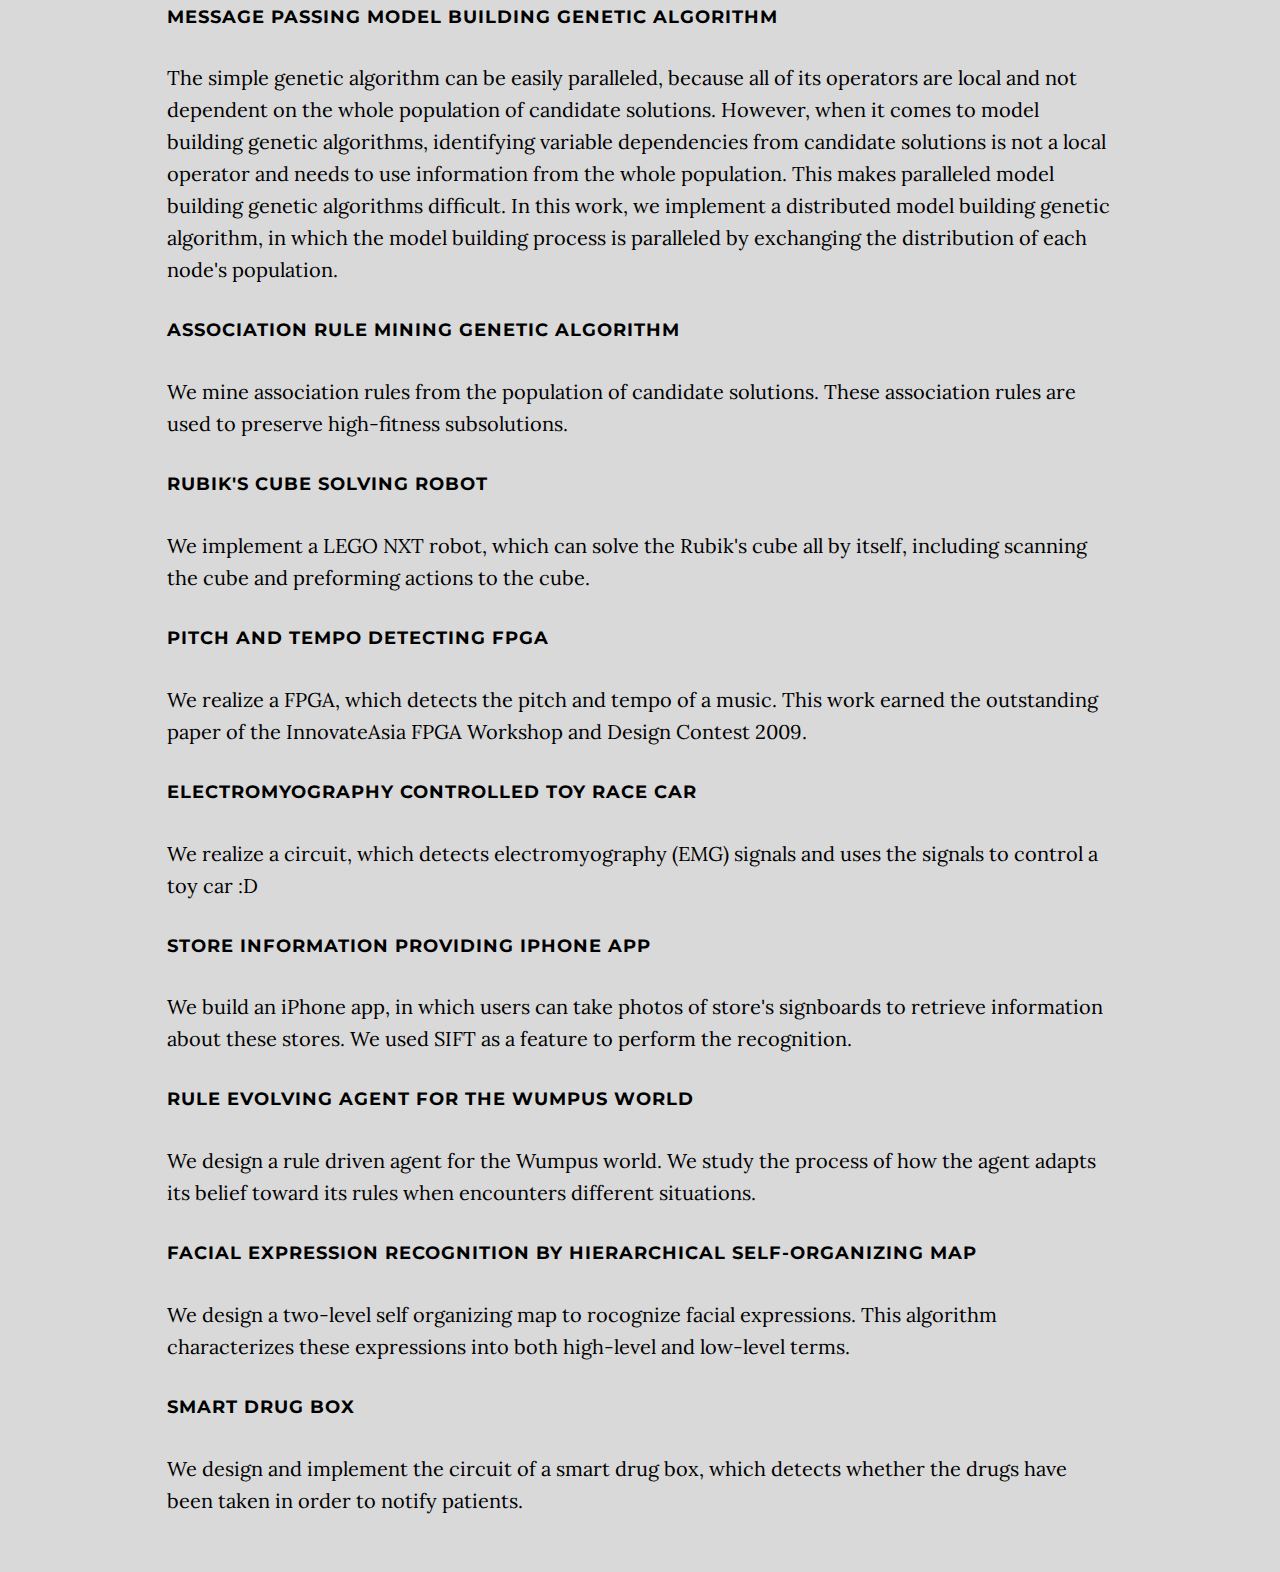
==== commit 30343cb2: "update" ====
--- a/index.html
+++ b/index.html
@@ -91,7 +91,7 @@
         </div>
         <div class="row">
             <div class="col-lg-8 col-lg-offset-2">
-                <p>I am a research scientist at Apple. Our team focuses on enabling high-performance and low-power ML solutions through vertical integration -- from algorithm to silicon. My research on keyboard quickpath has been incorporated in iOS 14. My current research interests are broadly in generative models, computational photography, and novel sensors.</p>
+                <p>I am a research scientist at Apple. Our team focuses on enabling high-performance and low-power machine learning solutions through vertical integration -- from algorithm to silicon. My research has been incorporated into products, e.g., keyboard quickpath on iOS 14 and on handwriting on iPadOS 14.5.  My current research interests are broadly in generative models, computational photography, and novel sensors.</p>
 
                 <p>Before joining Apple in 2020, I received my PhD from the ECE department of Carnegie Mellon University, where I worked with professor <a href="https://users.ece.cmu.edu/~kumar/">Vijayakumar Bhagavatula</a> and professor <a href="https://users.ece.cmu.edu/~saswin/">Aswin Sankaranarayanan</a> on computational photography and displays, computer vision, and machine learning. I received my M.S and B.S degrees in electrical engineering from National Taiwan University working with professor <a href="http://teilab.ee.ntu.edu.tw/#/home">Tian-Li Yu</a>, and I worked with Dr. <a href="http://mml.citi.sinica.edu.tw">Yu-Chiang Frank Wang</a> on image processing as a research assistant.</p>
             </div>
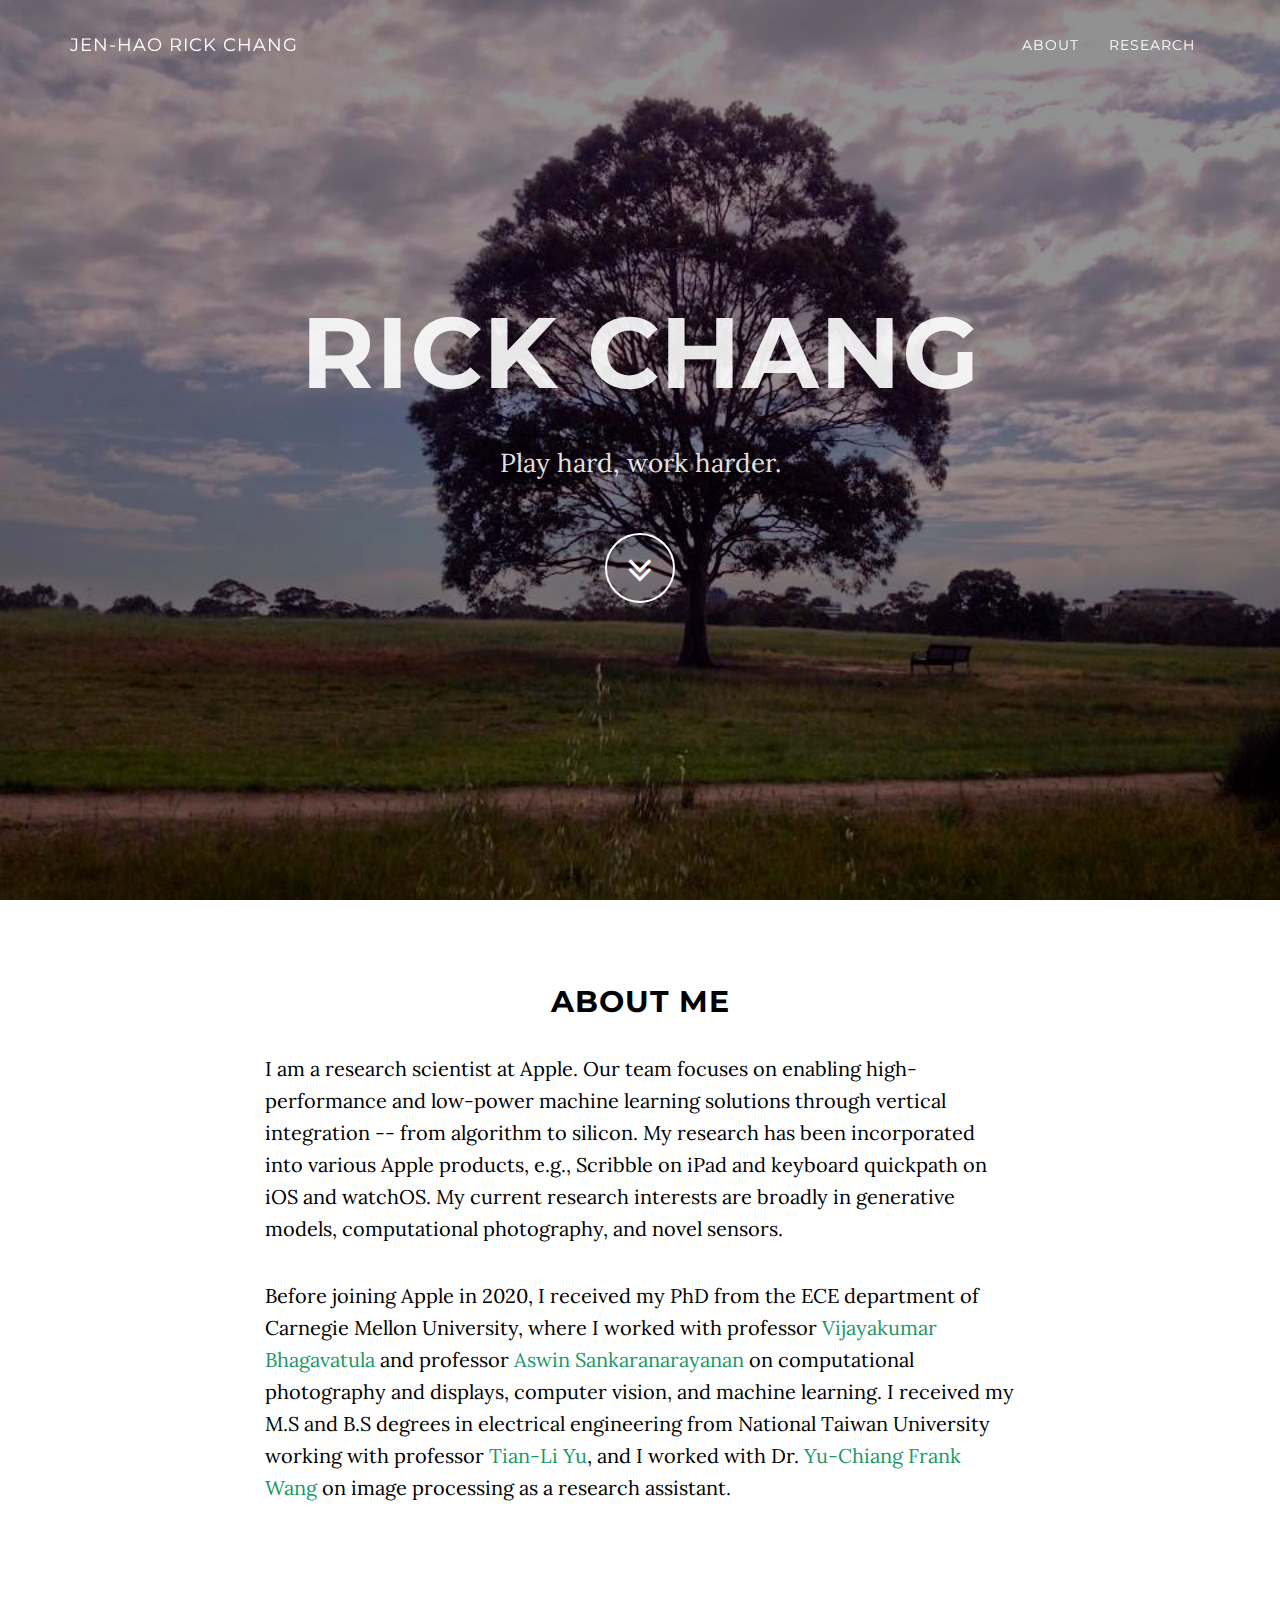
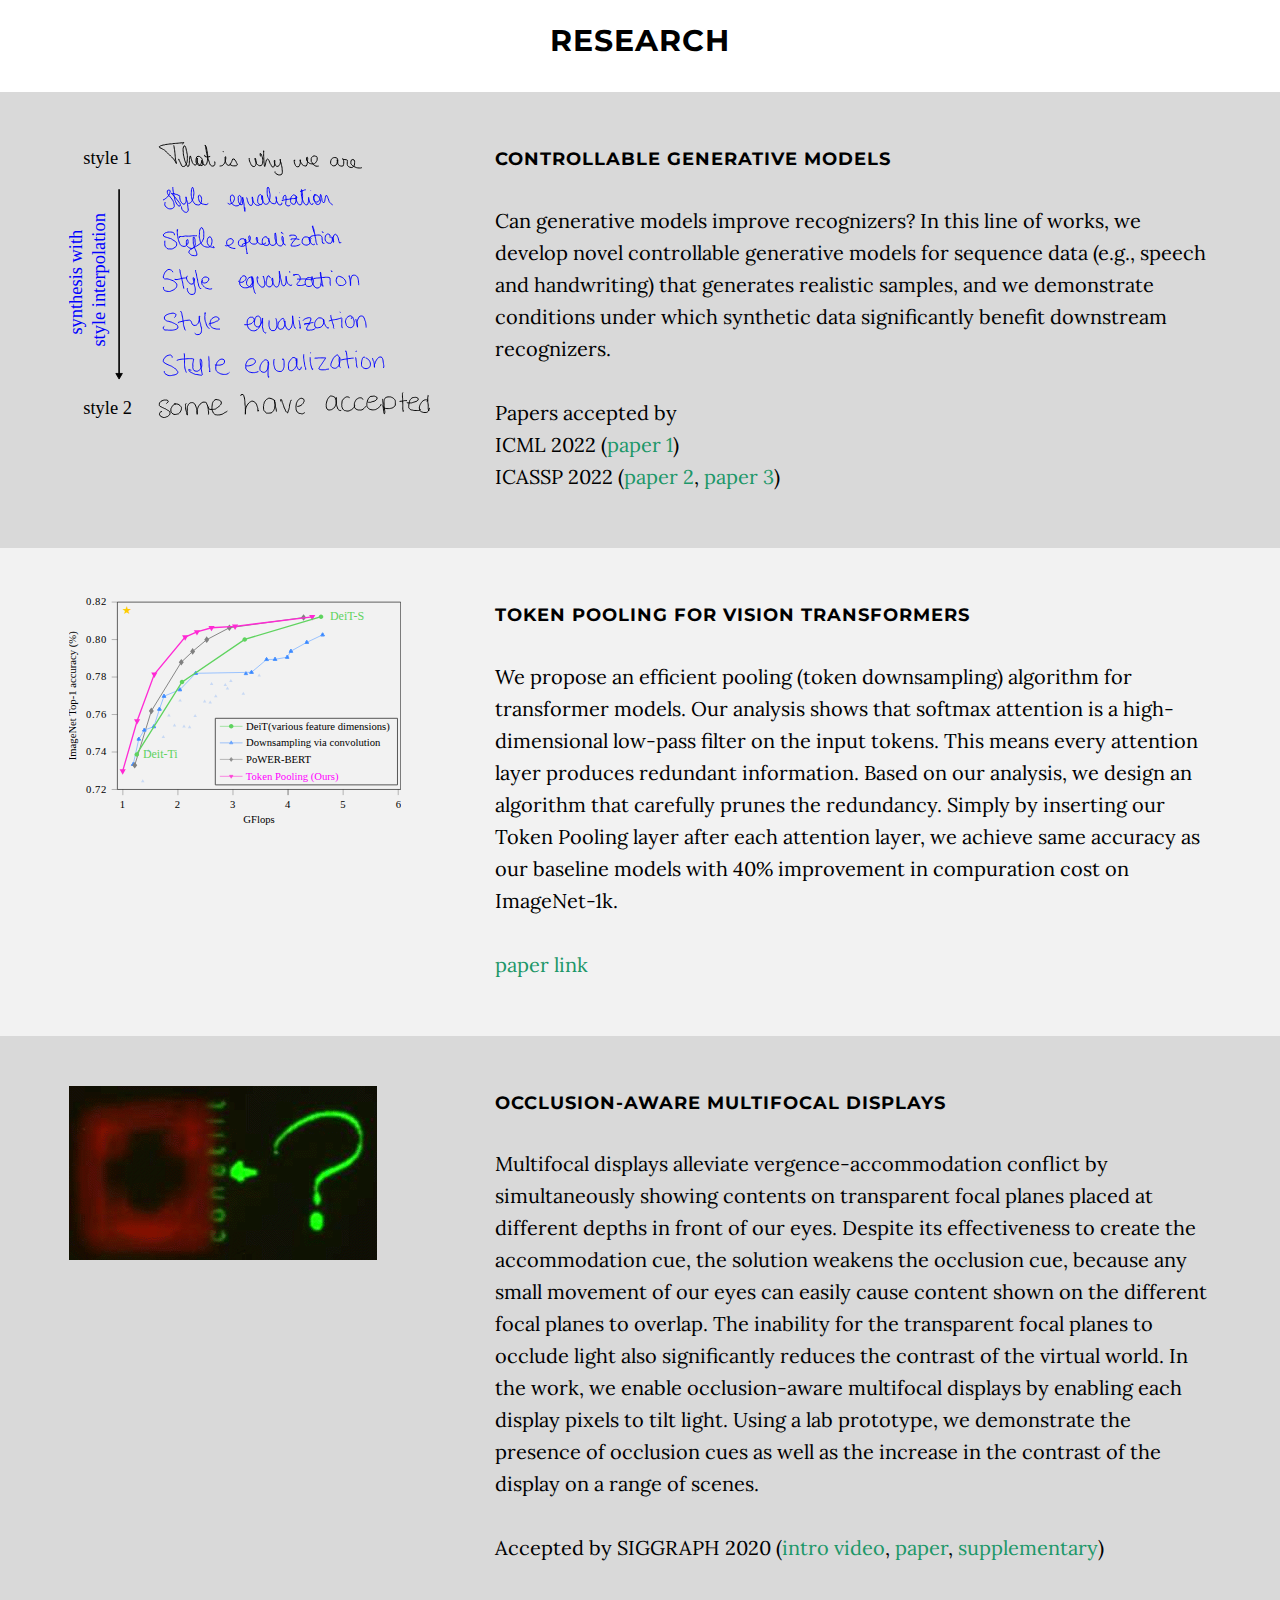
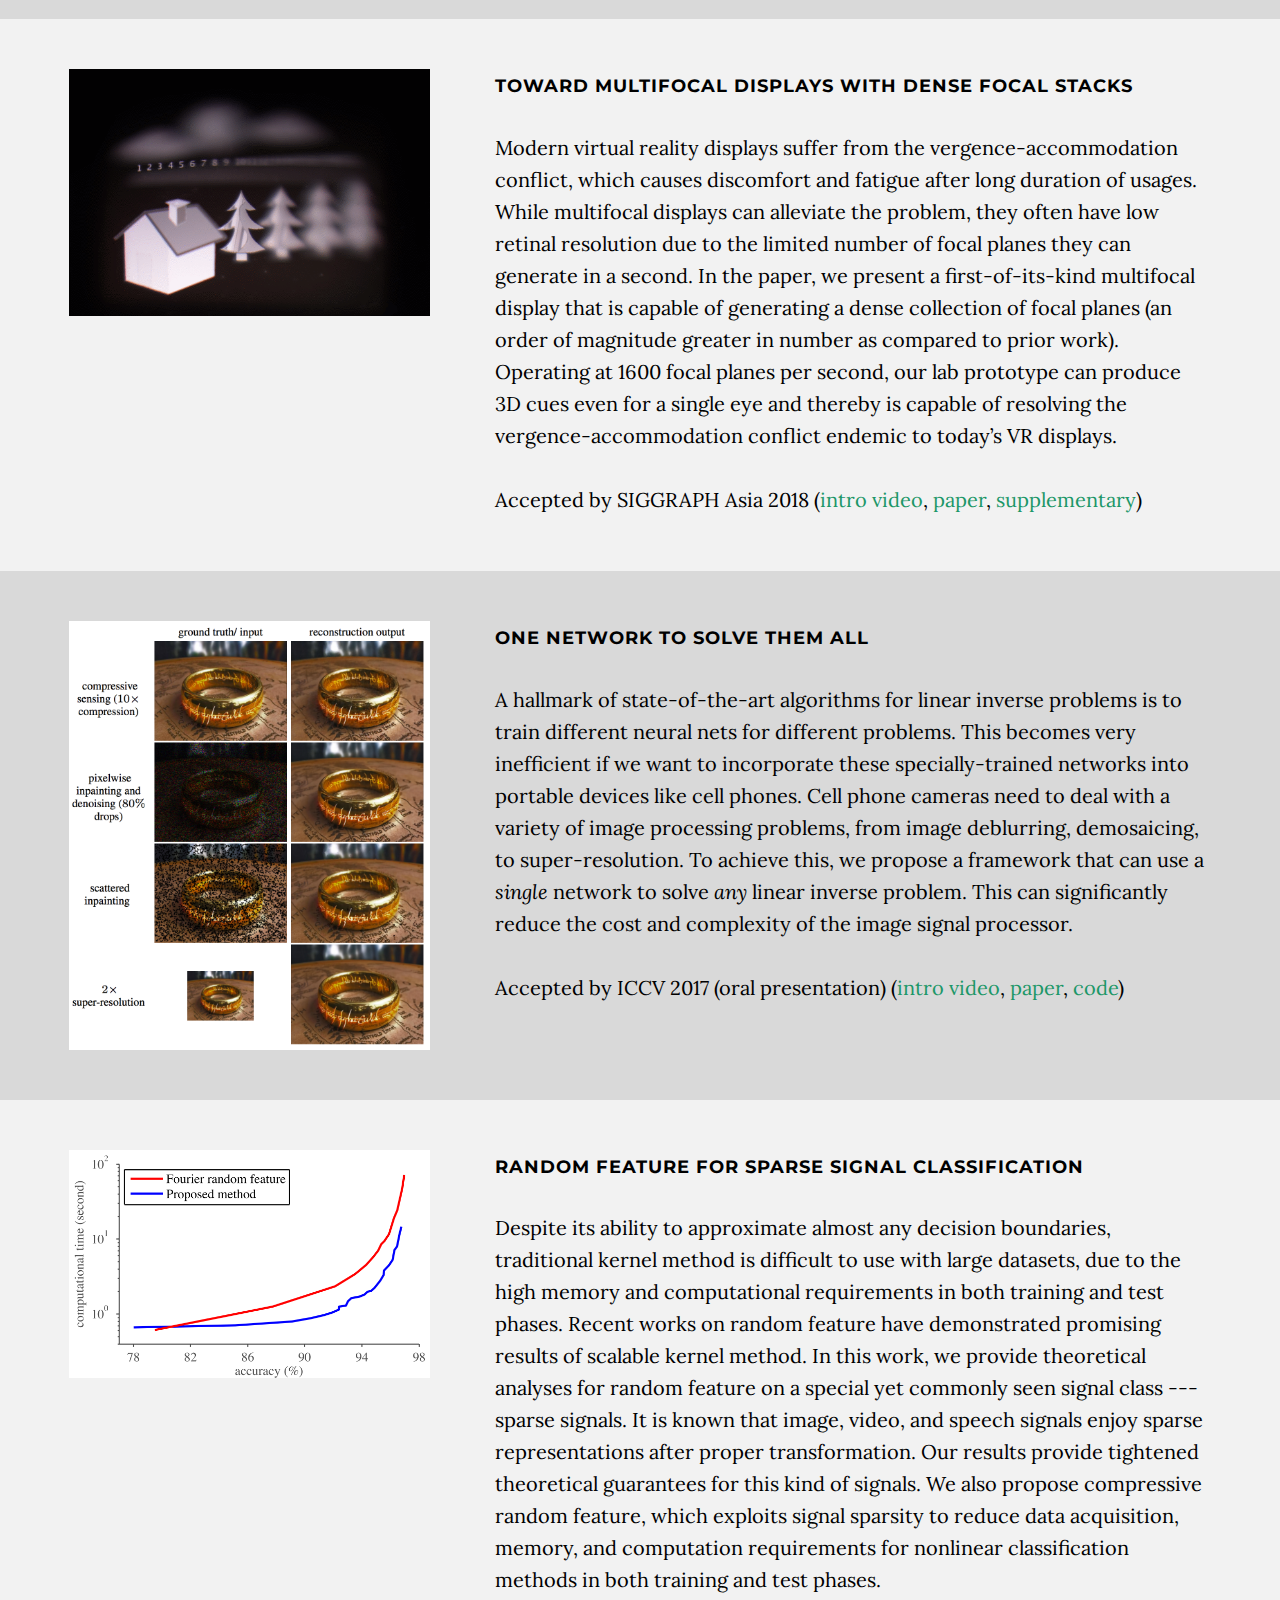
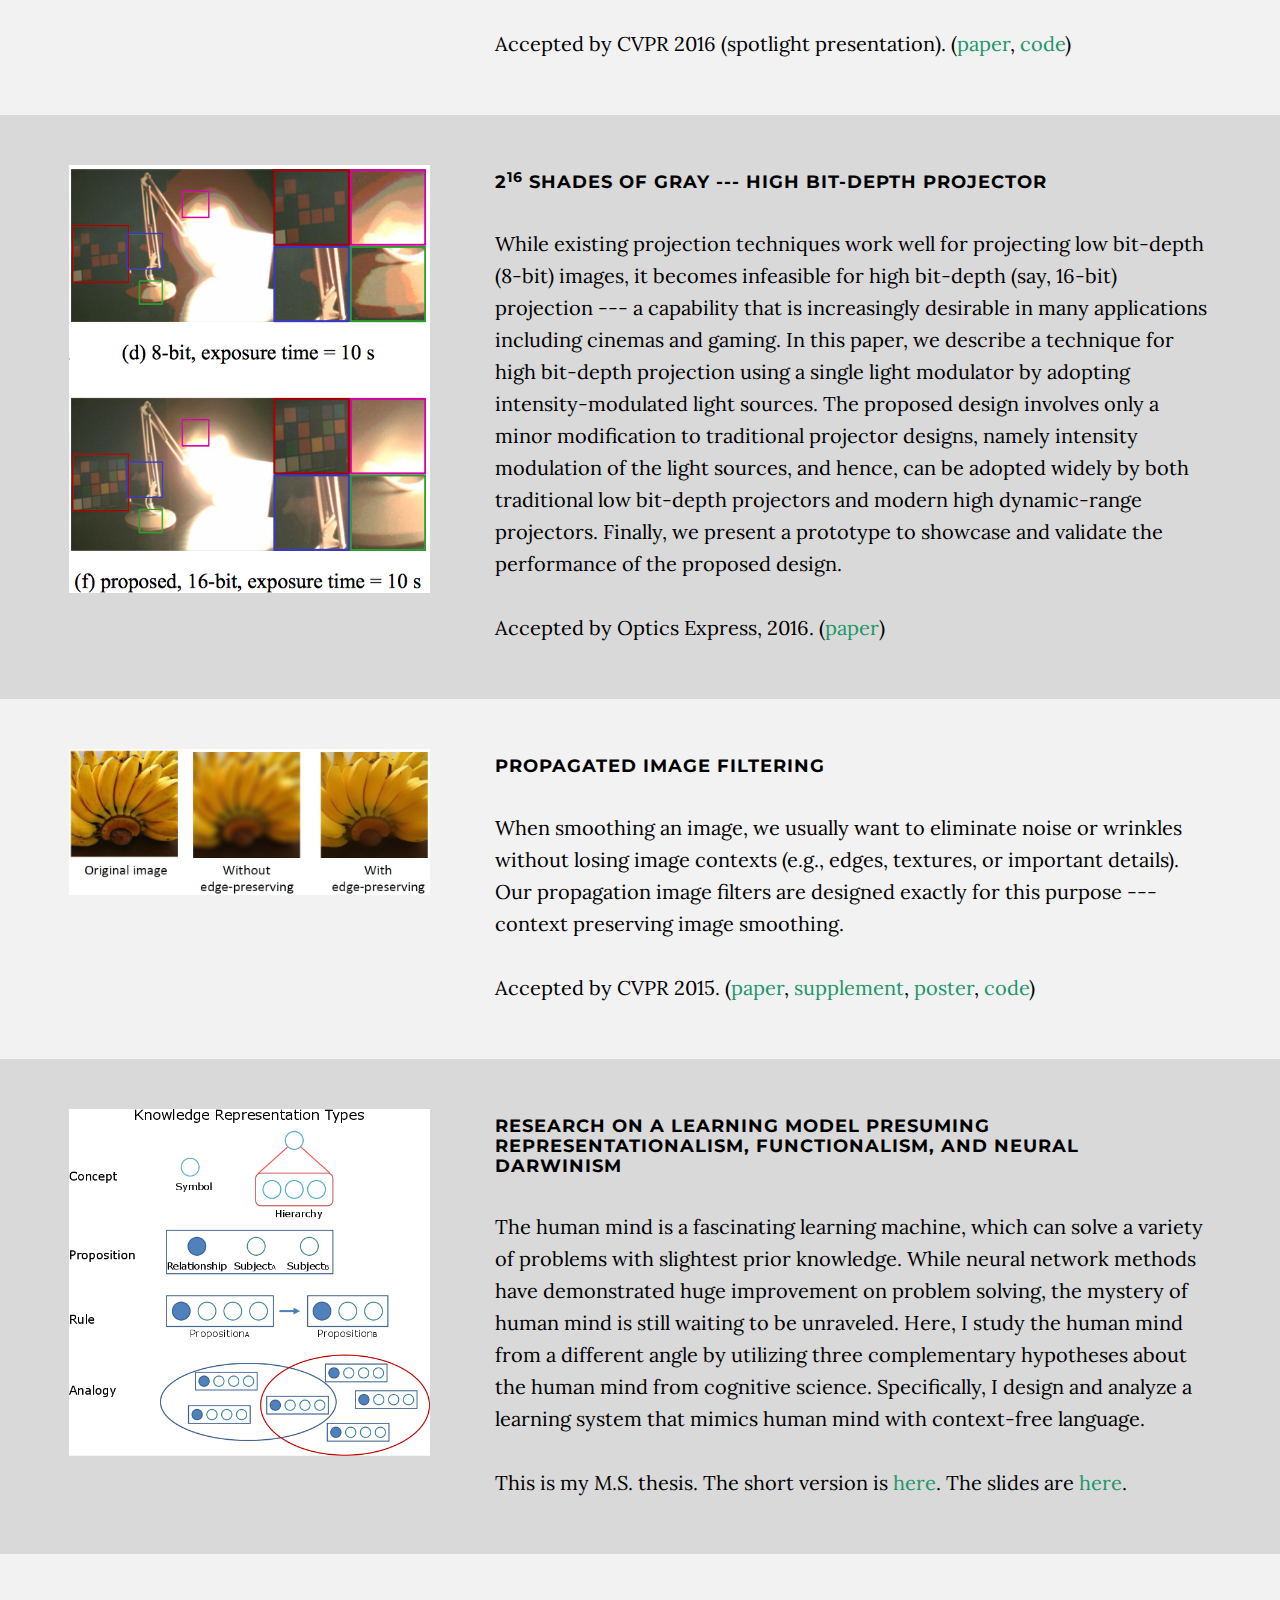
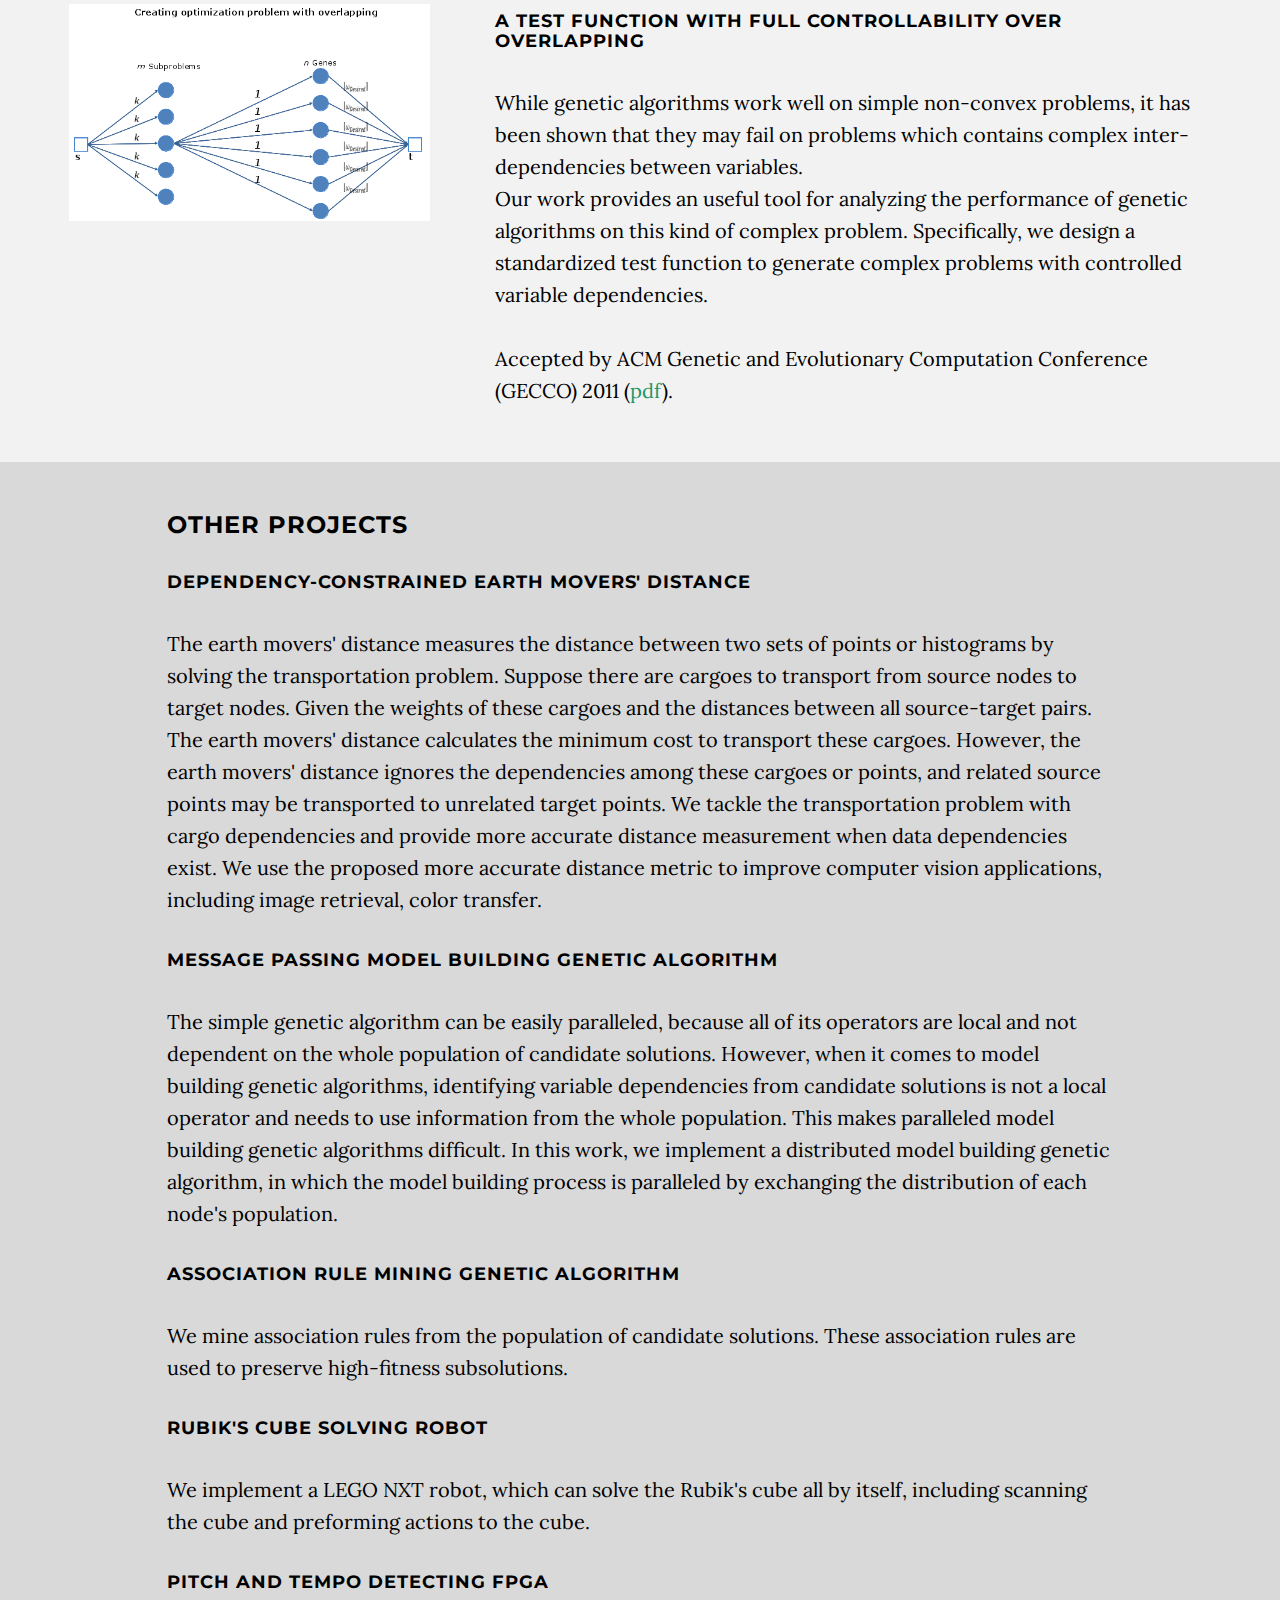
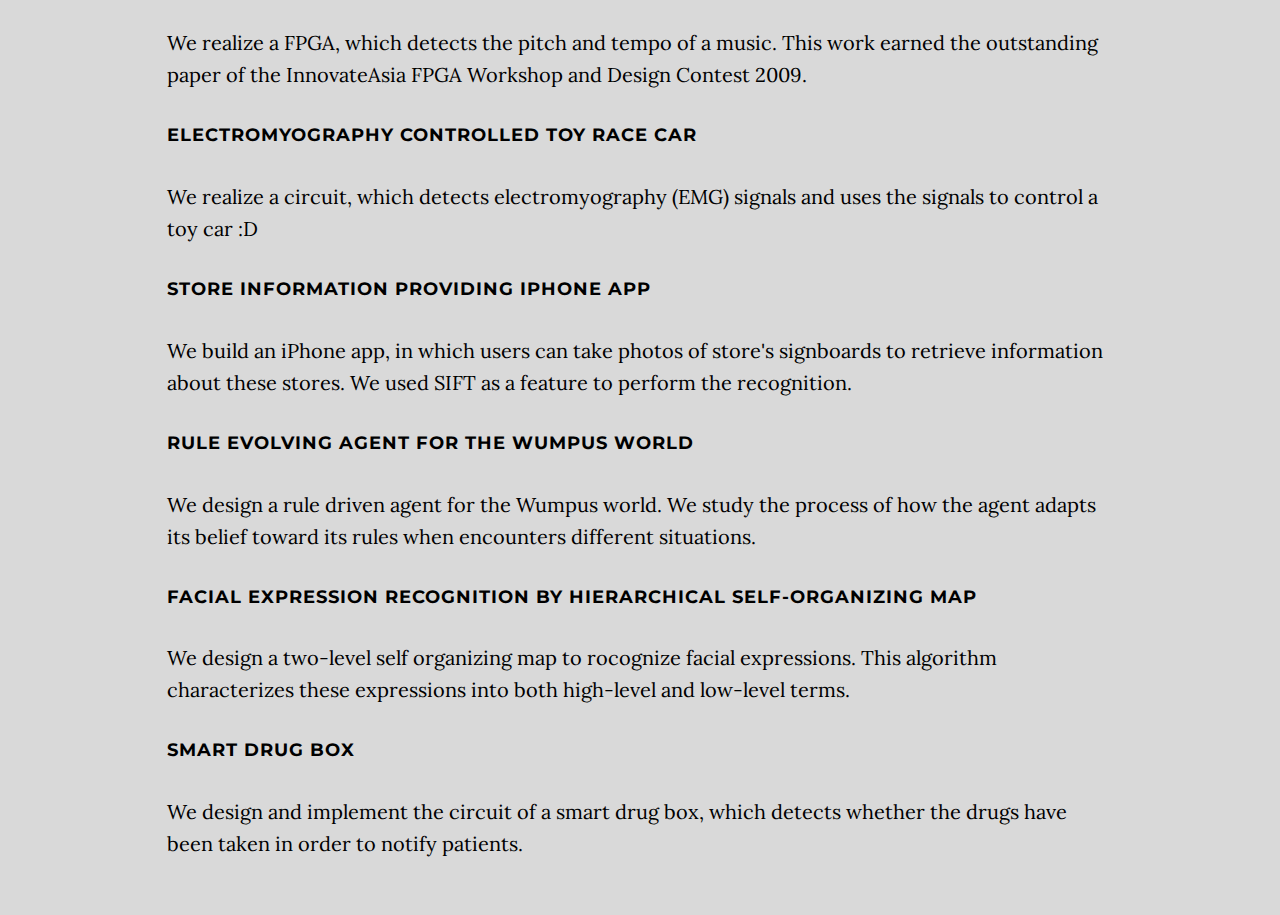
==== commit 8eb2def4: "style equalization + token pooling" ====
--- a/index.html
+++ b/index.html
@@ -91,7 +91,7 @@
         </div>
         <div class="row">
             <div class="col-lg-8 col-lg-offset-2">
-                <p>I am a research scientist at Apple. Our team focuses on enabling high-performance and low-power machine learning solutions through vertical integration -- from algorithm to silicon. My research has been incorporated into products, e.g., keyboard quickpath on iOS 14 and on handwriting on iPadOS 14.5.  My current research interests are broadly in generative models, computational photography, and novel sensors.</p>
+                <p>I am a research scientist at Apple. Our team focuses on enabling high-performance and low-power machine learning solutions through vertical integration -- from algorithm to silicon. My research has been incorporated into various Apple products, e.g., Scribble on iPad and keyboard quickpath on iOS and watchOS. My current research interests are broadly in generative models, computational photography, and novel sensors.</p>
 
                 <p>Before joining Apple in 2020, I received my PhD from the ECE department of Carnegie Mellon University, where I worked with professor <a href="https://users.ece.cmu.edu/~kumar/">Vijayakumar Bhagavatula</a> and professor <a href="https://users.ece.cmu.edu/~saswin/">Aswin Sankaranarayanan</a> on computational photography and displays, computer vision, and machine learning. I received my M.S and B.S degrees in electrical engineering from National Taiwan University working with professor <a href="http://teilab.ee.ntu.edu.tw/#/home">Tian-Li Yu</a>, and I worked with Dr. <a href="http://mml.citi.sinica.edu.tw">Yu-Chiang Frank Wang</a> on image processing as a research assistant.</p>
             </div>
@@ -107,6 +107,38 @@
                     <h2>Research</h2>
                 </div>
             </div>
+            <div class="row color_row">
+                <div class="col-md-4 portfolio-item">
+                    <a href="#portfolioModal_crf" class="portfolio-link" data-toggle="modal">
+                        <img src="img/research/style_equalization/se.svg" class="img-responsive" alt="">
+                    </a>  
+                </div>
+                <div class="col-md-8 portfolio-row">
+                    <div class="portfolio-text">
+                        <h4>Controllable Generative Models</h4>
+                        Can generative models improve recognizers? In this line of works, we develop novel controllable generative models for sequence data (e.g., speech and handwriting) that generates realistic samples, and we demonstrate conditions under which synthetic data significantly benefit downstream recognizers. 
+                        <p> <br>
+                        Papers accepted by <br> ICML 2022 (<a href="https://apple.github.io/ml-style-equalization/">paper 1</a>) <br> ICASSP 2022 (<a href="https://arxiv.org/abs/2110.07040">paper 2</a>, <a href="https://arxiv.org/abs/2110.11479">paper 3</a>)
+                        </p>
+                    </div>    
+                </div>  
+            </div> 
+            <div class="row color_row">
+                <div class="col-md-4 portfolio-item">
+                    <a href="#portfolioModal_crf" class="portfolio-link" data-toggle="modal">
+                        <img src="img/research/token_pooling/token_pooling.svg" class="img-responsive" alt="">
+                    </a>  
+                </div>
+                <div class="col-md-8 portfolio-row">
+                    <div class="portfolio-text">
+                        <h4>Token Pooling for Vision Transformers</h4>
+                        We propose an efficient pooling (token downsampling) algorithm for transformer models. Our analysis shows that softmax attention is a high-dimensional low-pass filter on the input tokens. This means every attention layer produces redundant information. Based on our analysis, we design an algorithm that carefully prunes the redundancy. Simply by inserting our Token Pooling layer after each attention layer, we achieve same accuracy as our baseline models with 40% improvement in compuration cost on ImageNet-1k.
+                        <p> <br>
+                        <a href="https://arxiv.org/abs/2110.03860">paper link</a>
+                        </p>
+                    </div>    
+                </div>  
+            </div> 
             <div class="row color_row">
                 <div class="col-md-4 portfolio-item">
                     <a href="#portfolioModal_crf" class="portfolio-link" data-toggle="modal">
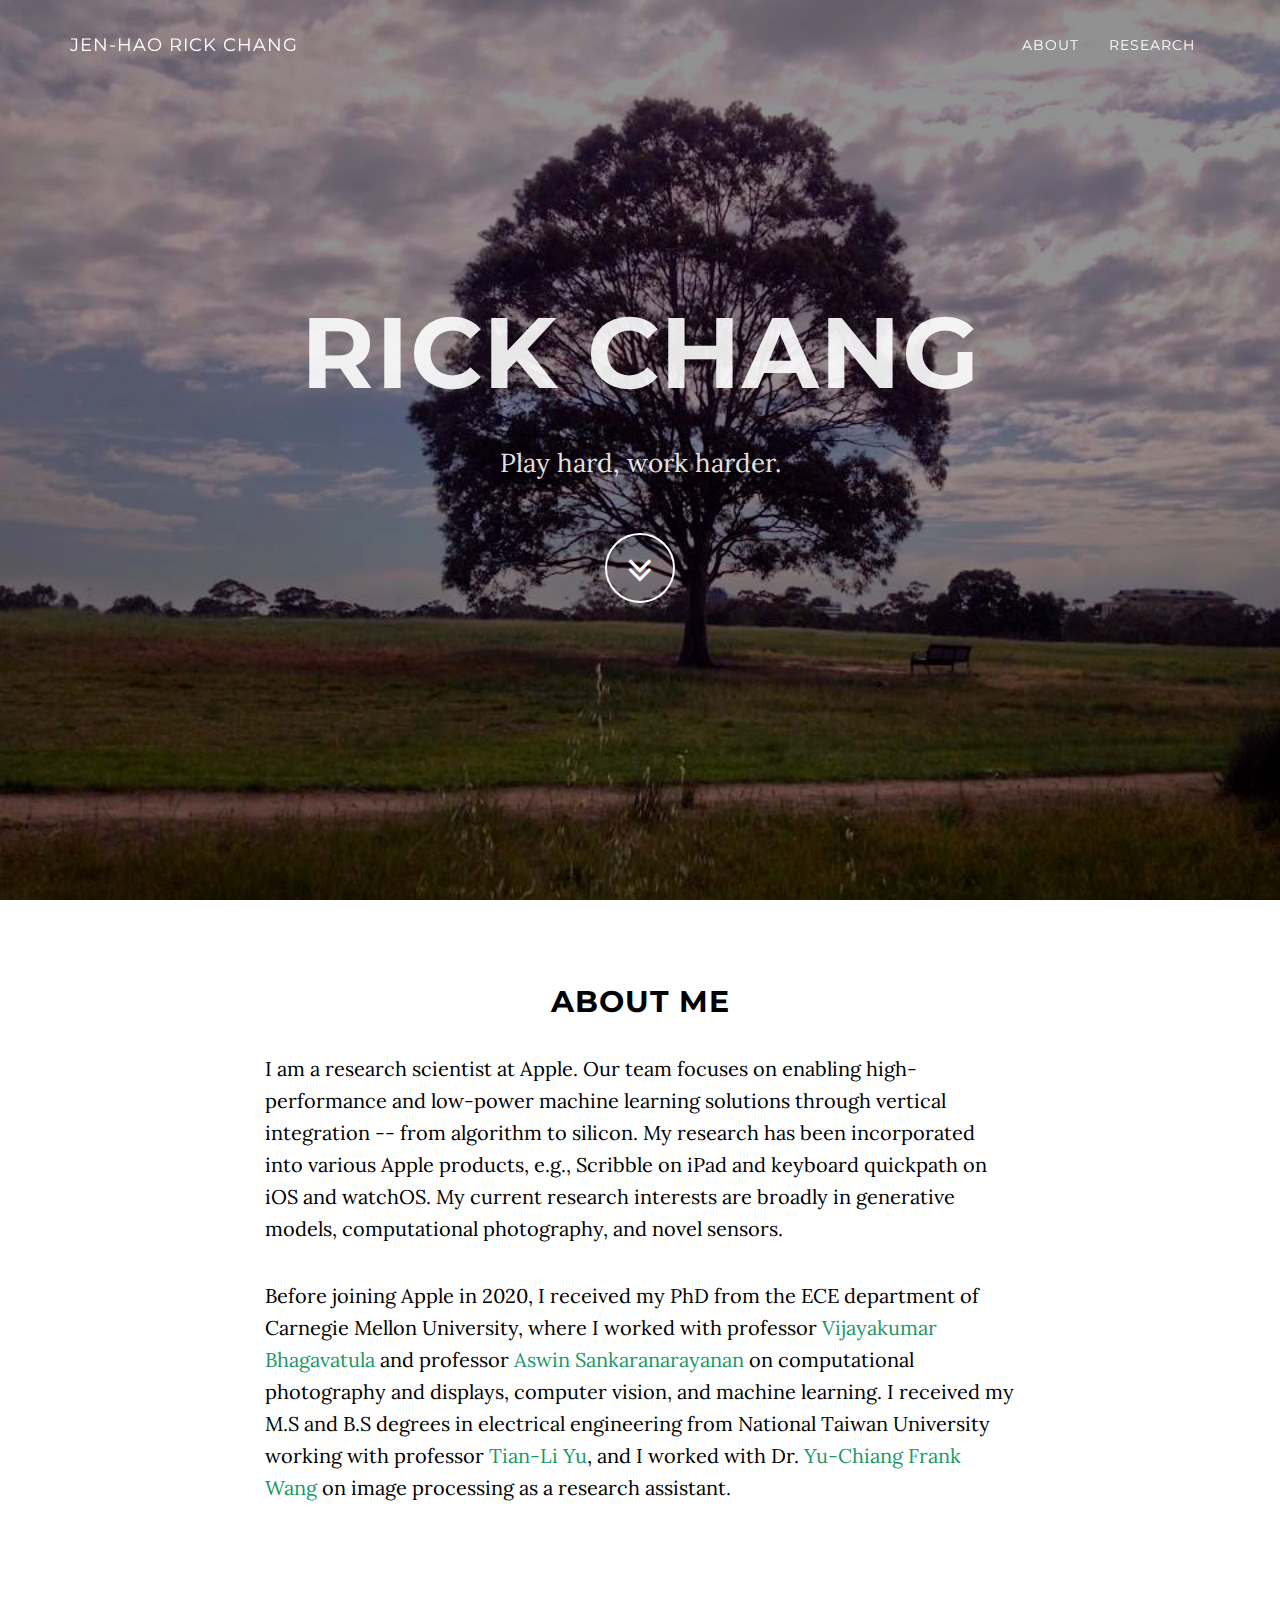
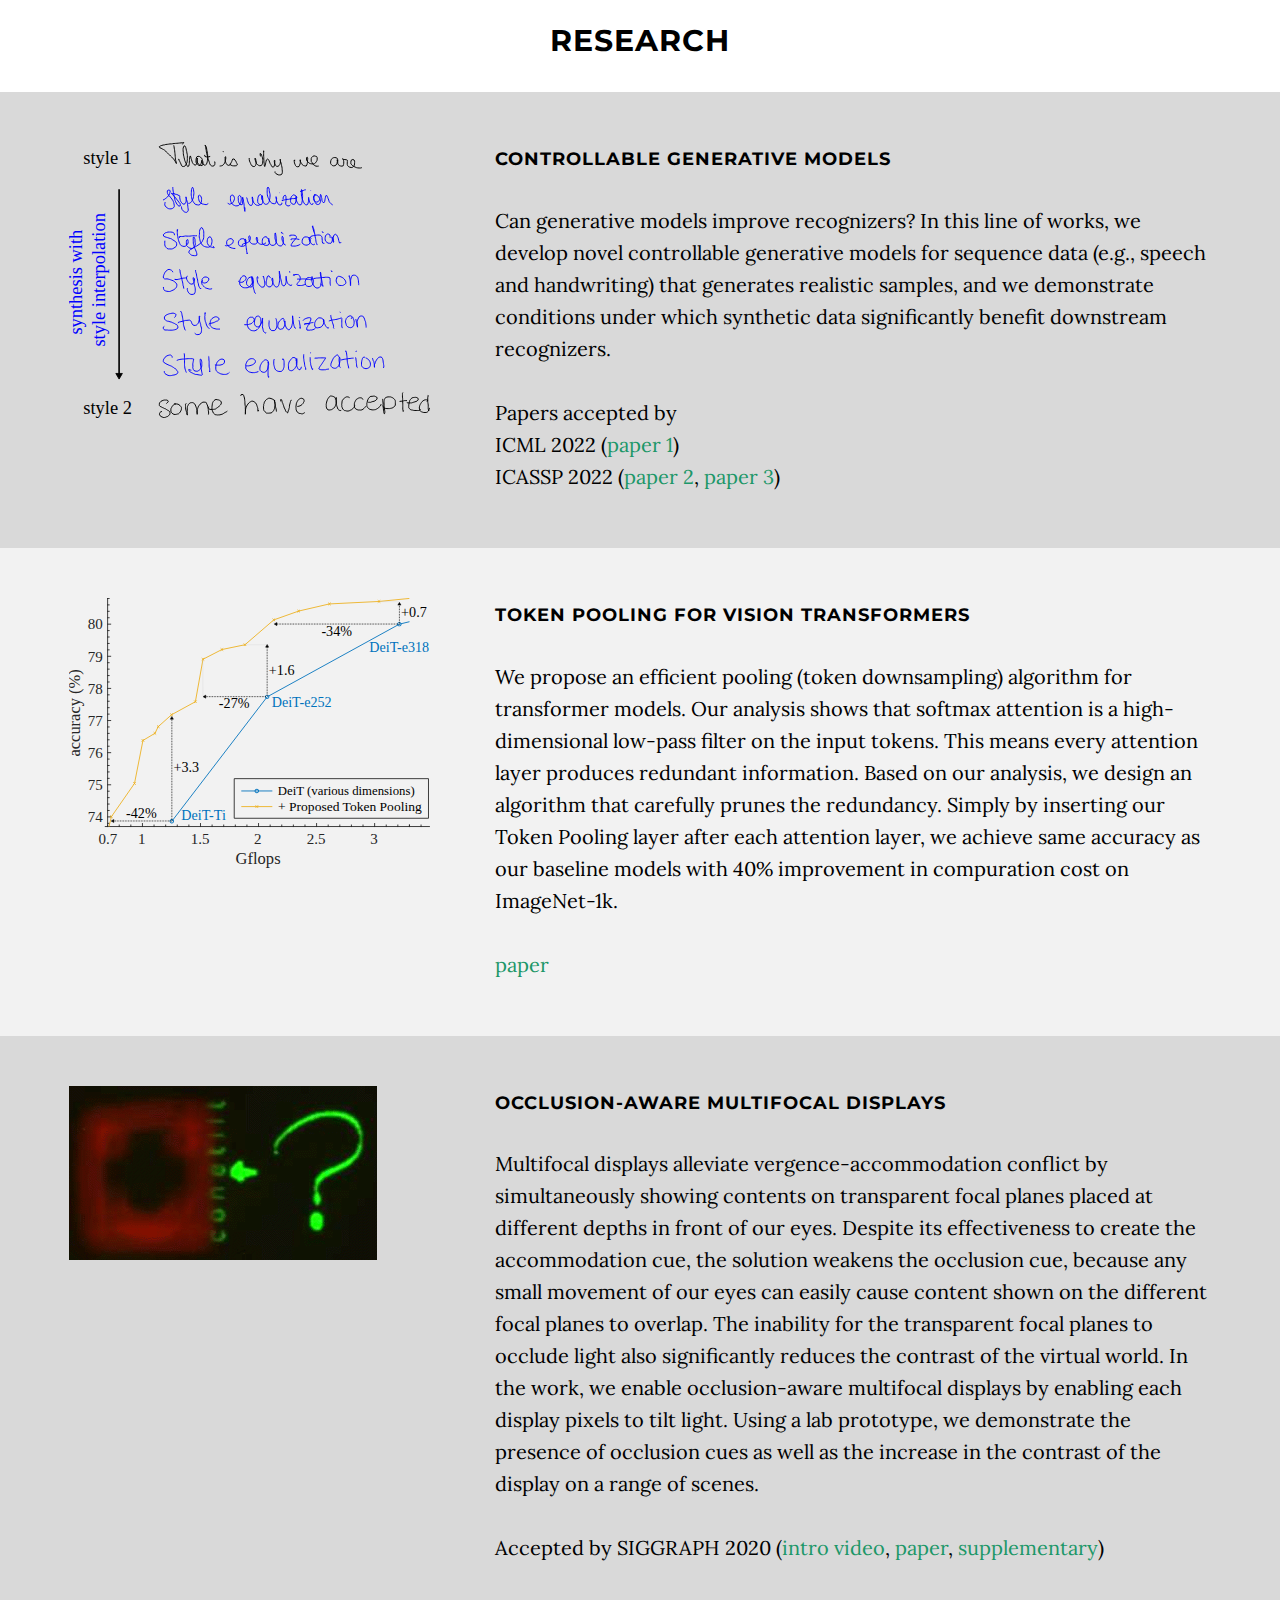
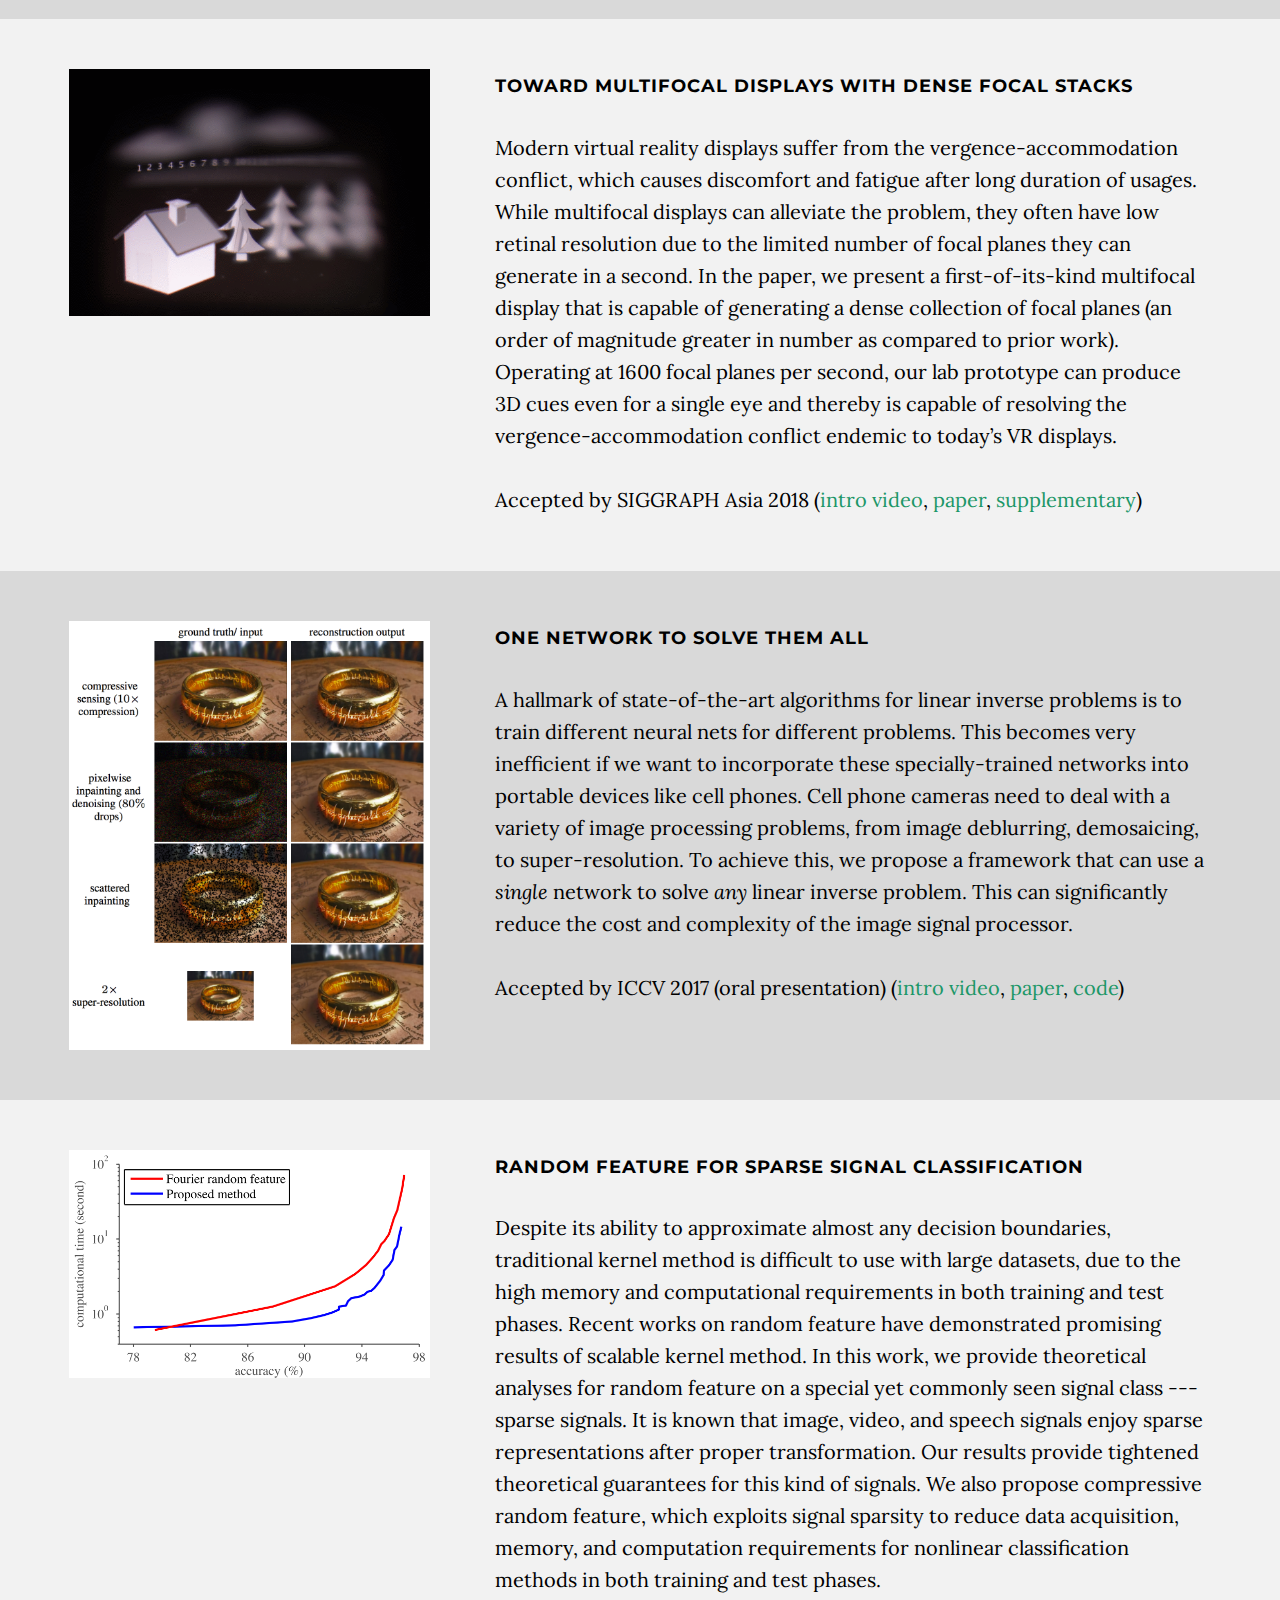
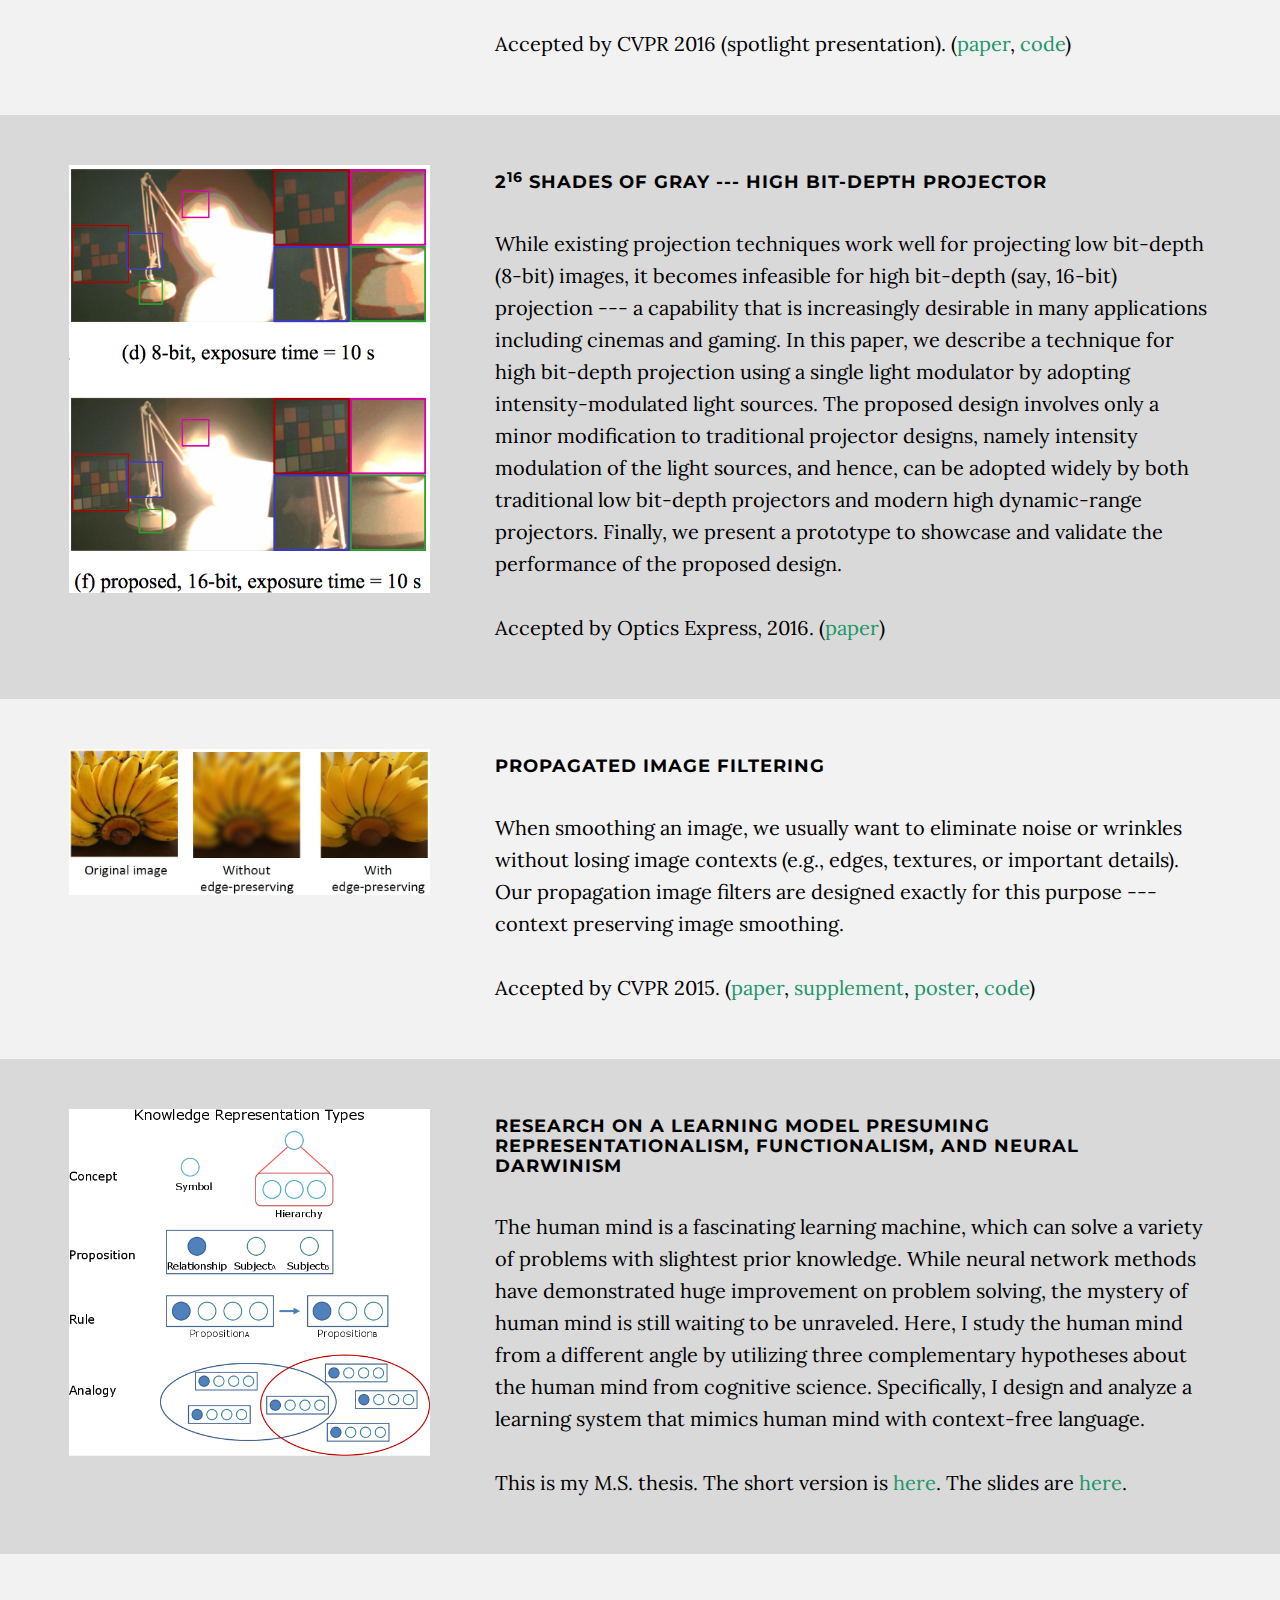
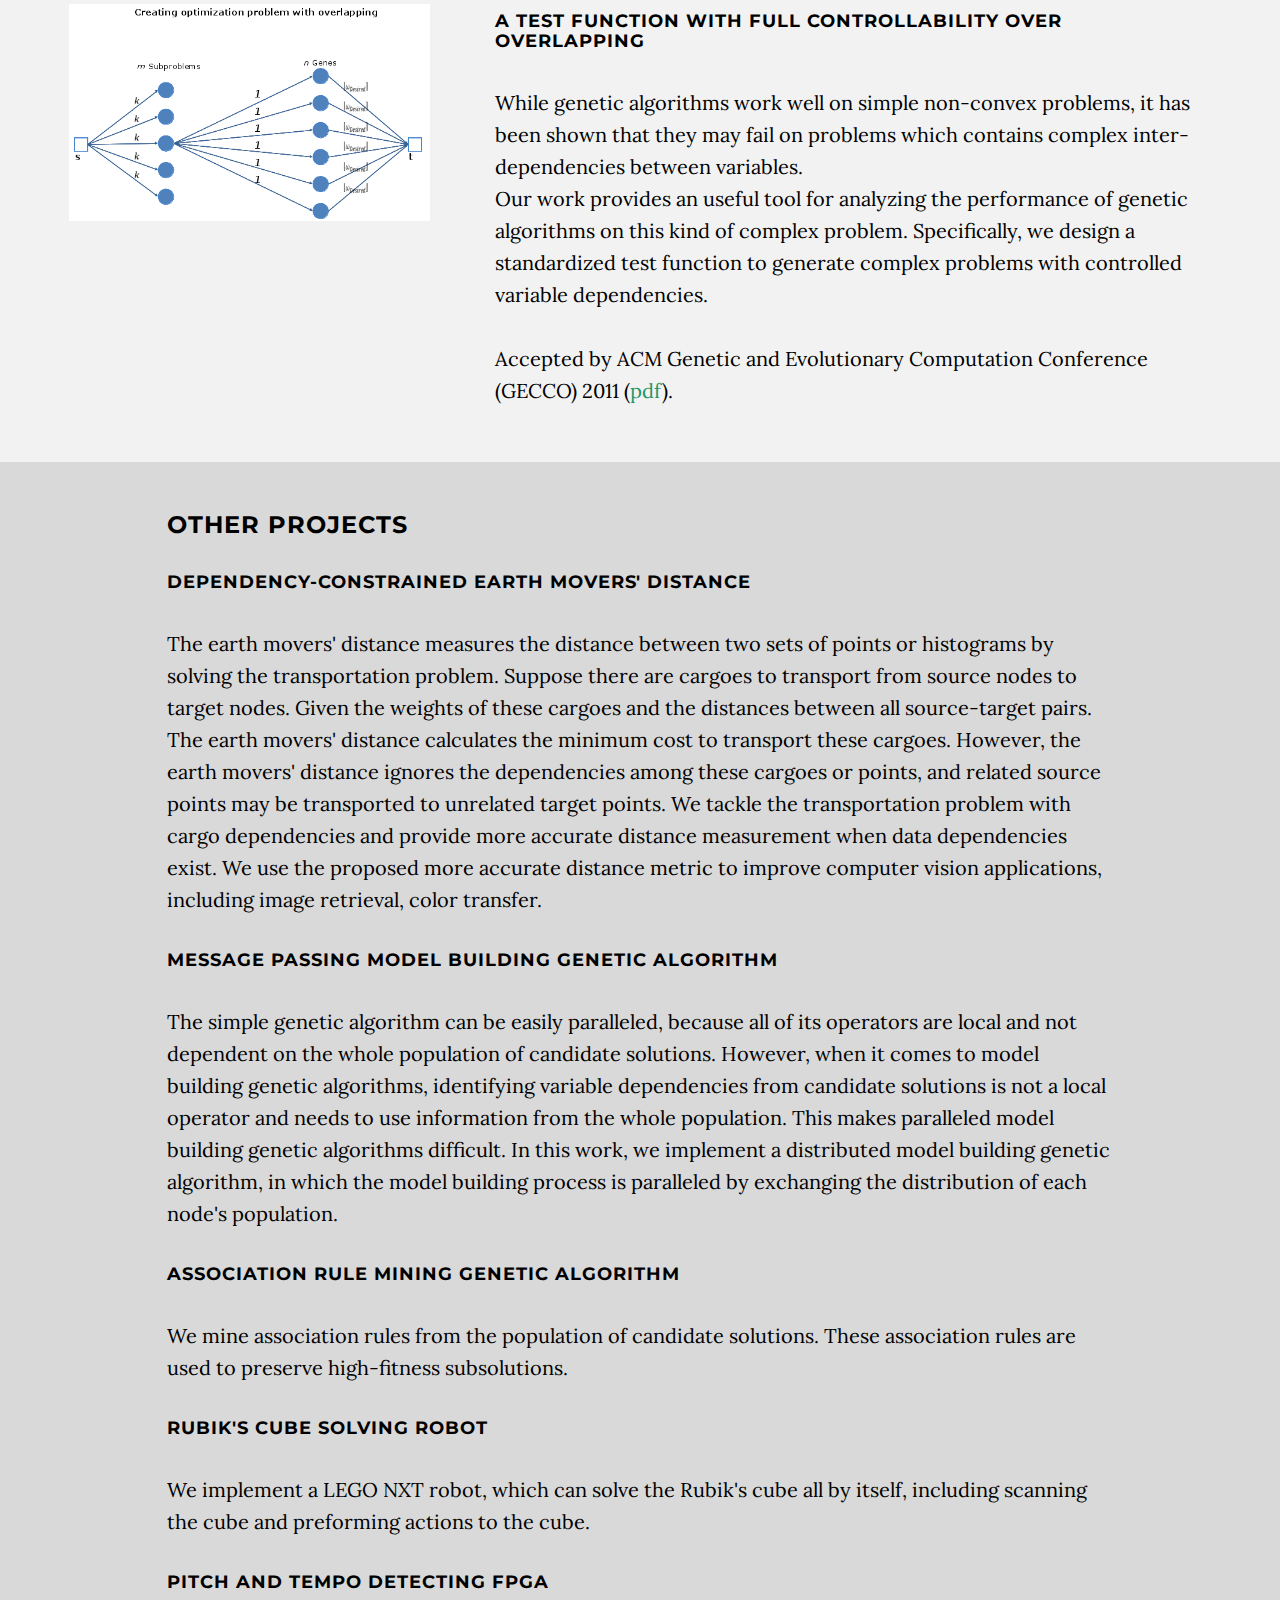
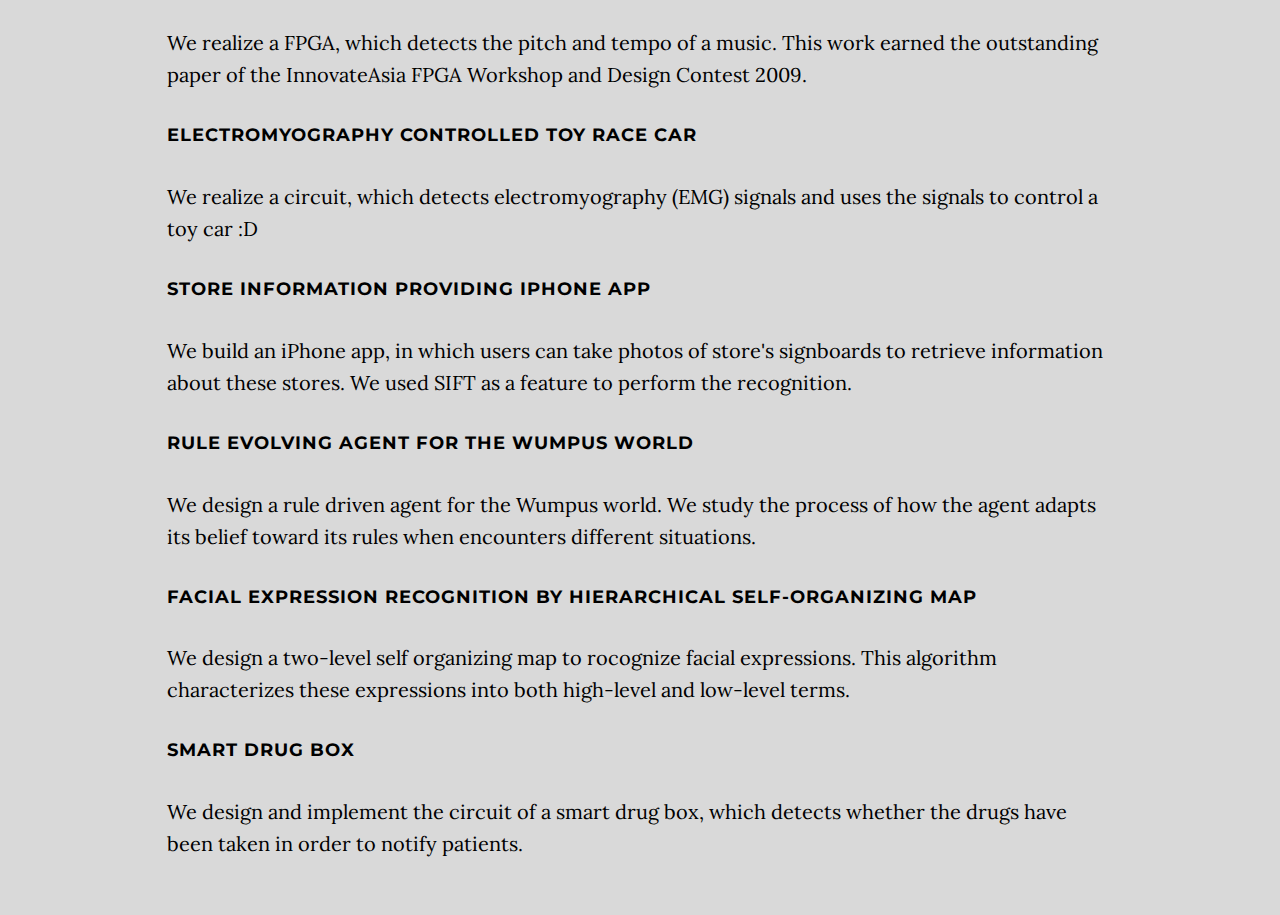
==== commit de48bb30: "update" ====
--- a/index.html
+++ b/index.html
@@ -126,7 +126,7 @@
             <div class="row color_row">
                 <div class="col-md-4 portfolio-item">
                     <a href="#portfolioModal_crf" class="portfolio-link" data-toggle="modal">
-                        <img src="img/research/token_pooling/token_pooling.svg" class="img-responsive" alt="">
+                        <img src="img/research/token_pooling/token_pooling_vs_deit.svg" class="img-responsive" alt="">
                     </a>  
                 </div>
                 <div class="col-md-8 portfolio-row">
@@ -134,7 +134,7 @@
                         <h4>Token Pooling for Vision Transformers</h4>
                         We propose an efficient pooling (token downsampling) algorithm for transformer models. Our analysis shows that softmax attention is a high-dimensional low-pass filter on the input tokens. This means every attention layer produces redundant information. Based on our analysis, we design an algorithm that carefully prunes the redundancy. Simply by inserting our Token Pooling layer after each attention layer, we achieve same accuracy as our baseline models with 40% improvement in compuration cost on ImageNet-1k.
                         <p> <br>
-                        <a href="https://arxiv.org/abs/2110.03860">paper link</a>
+                        <a href="https://arxiv.org/abs/2110.03860">paper</a>
                         </p>
                     </div>    
                 </div>  
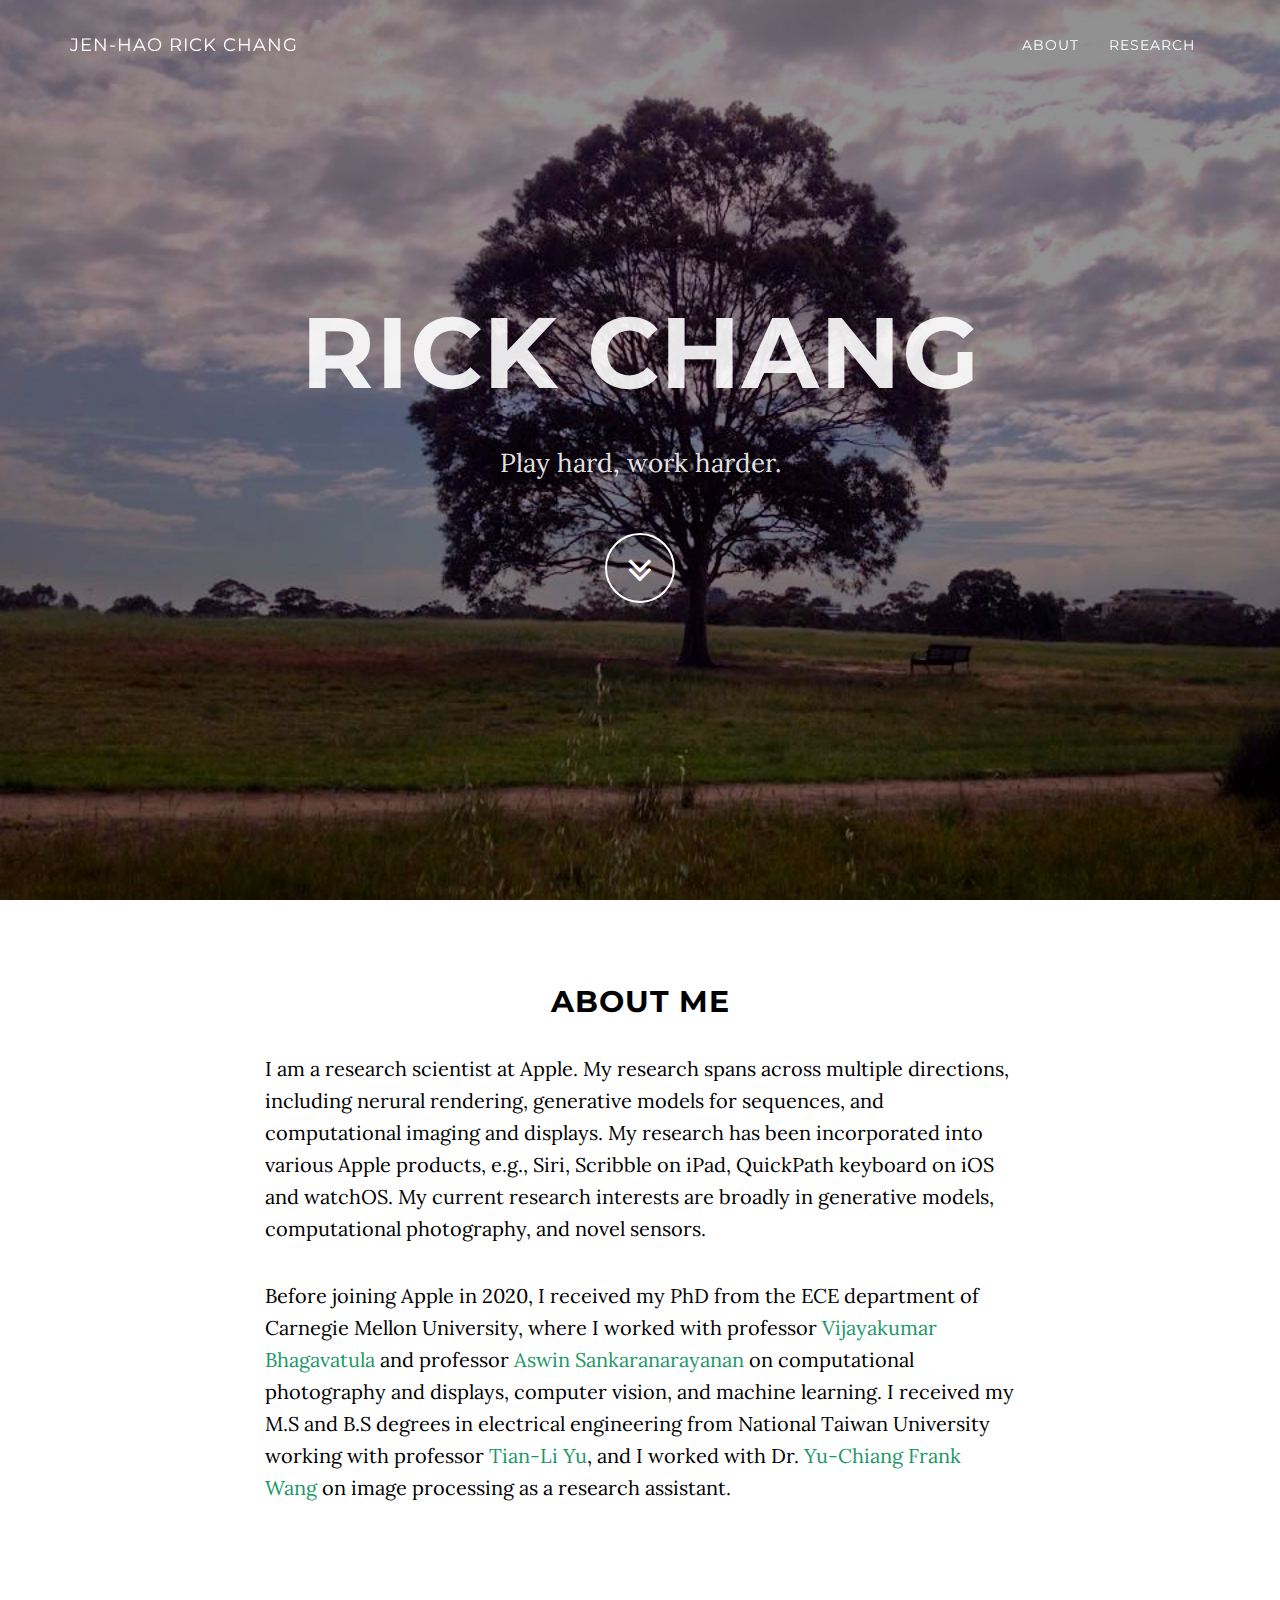
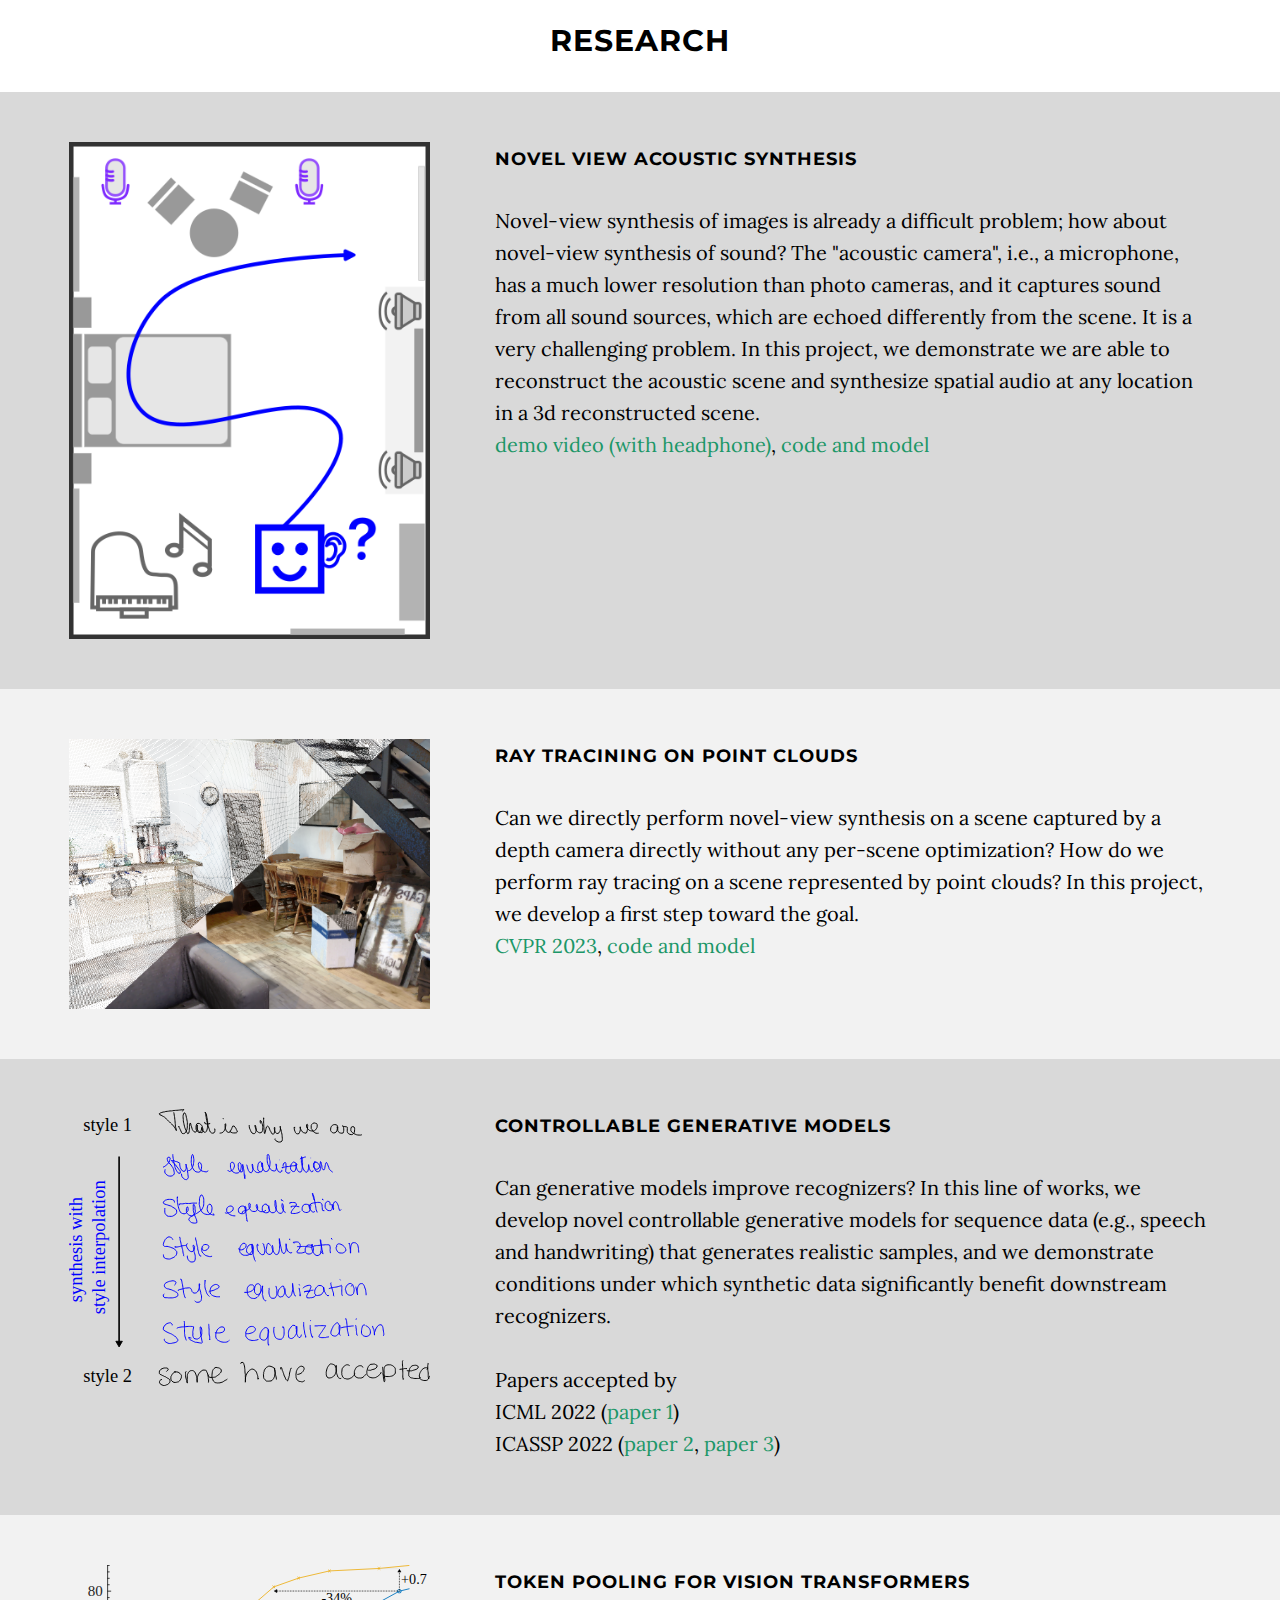
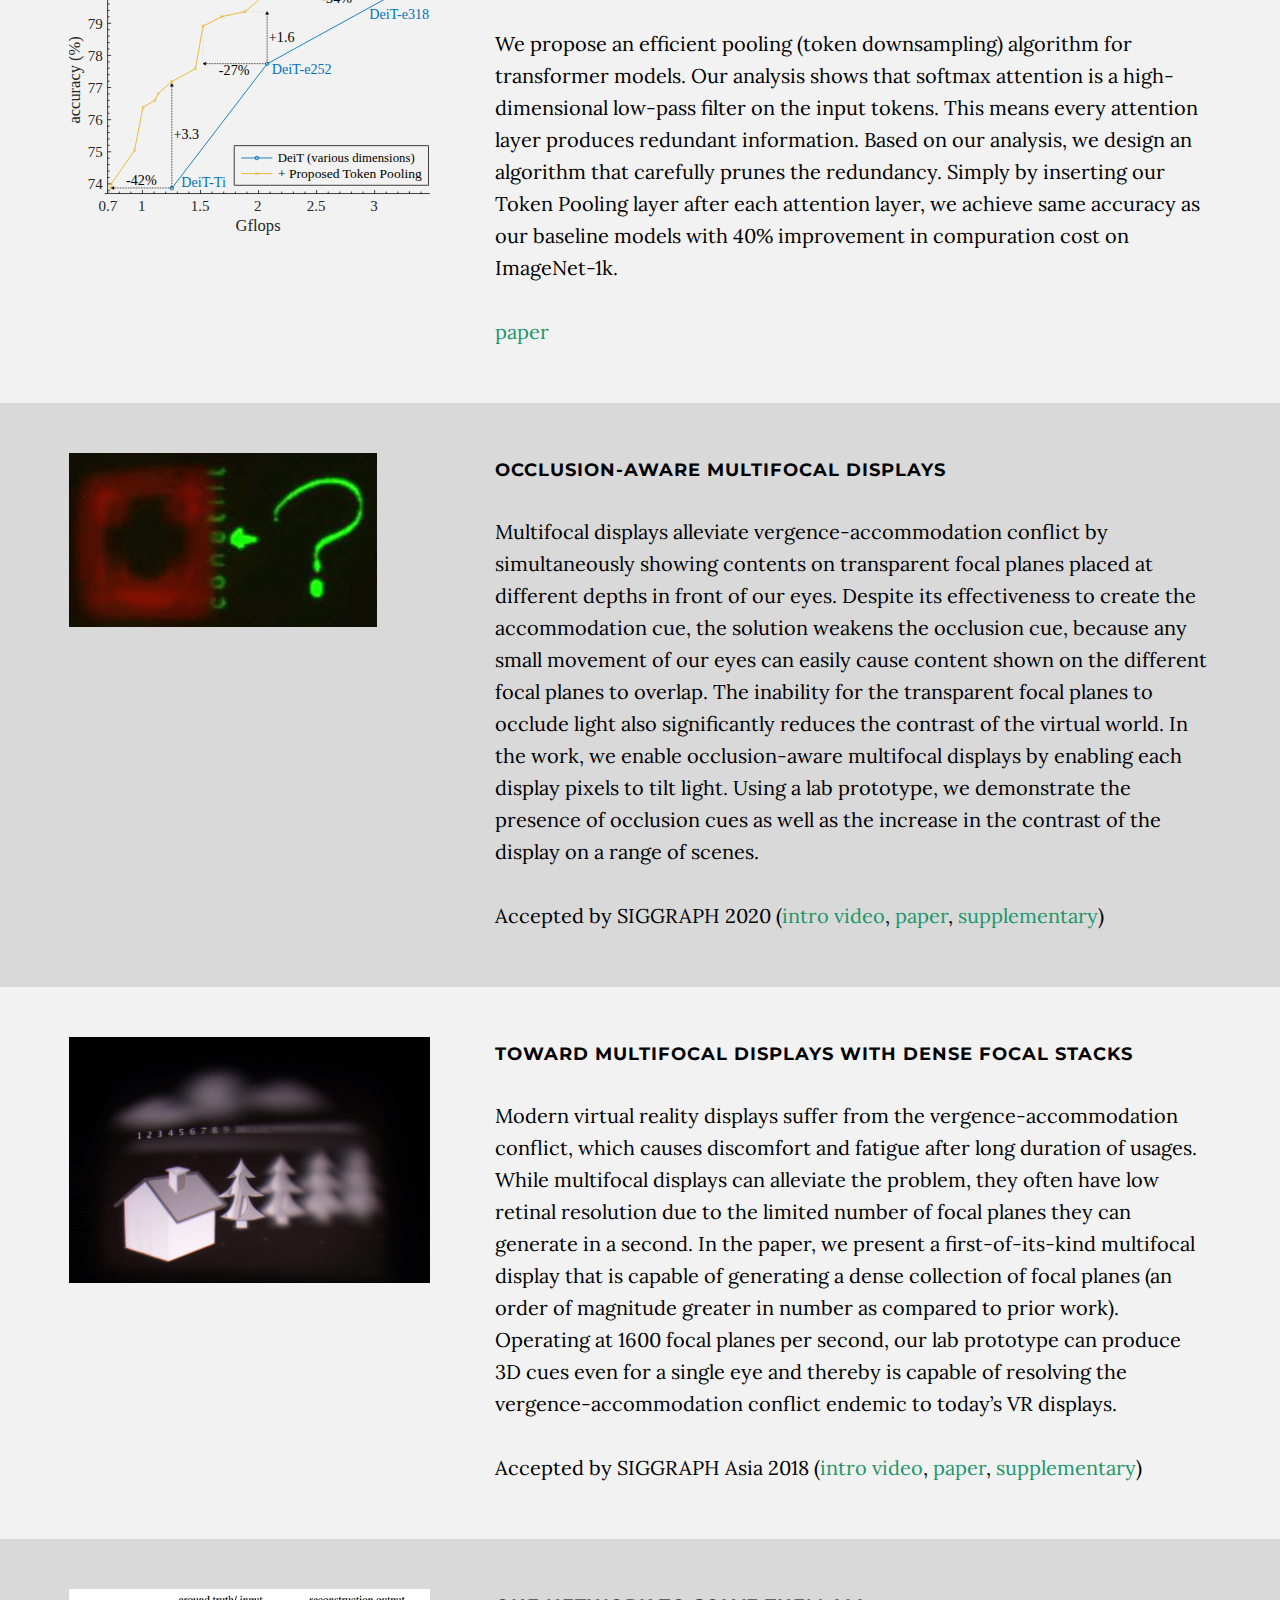
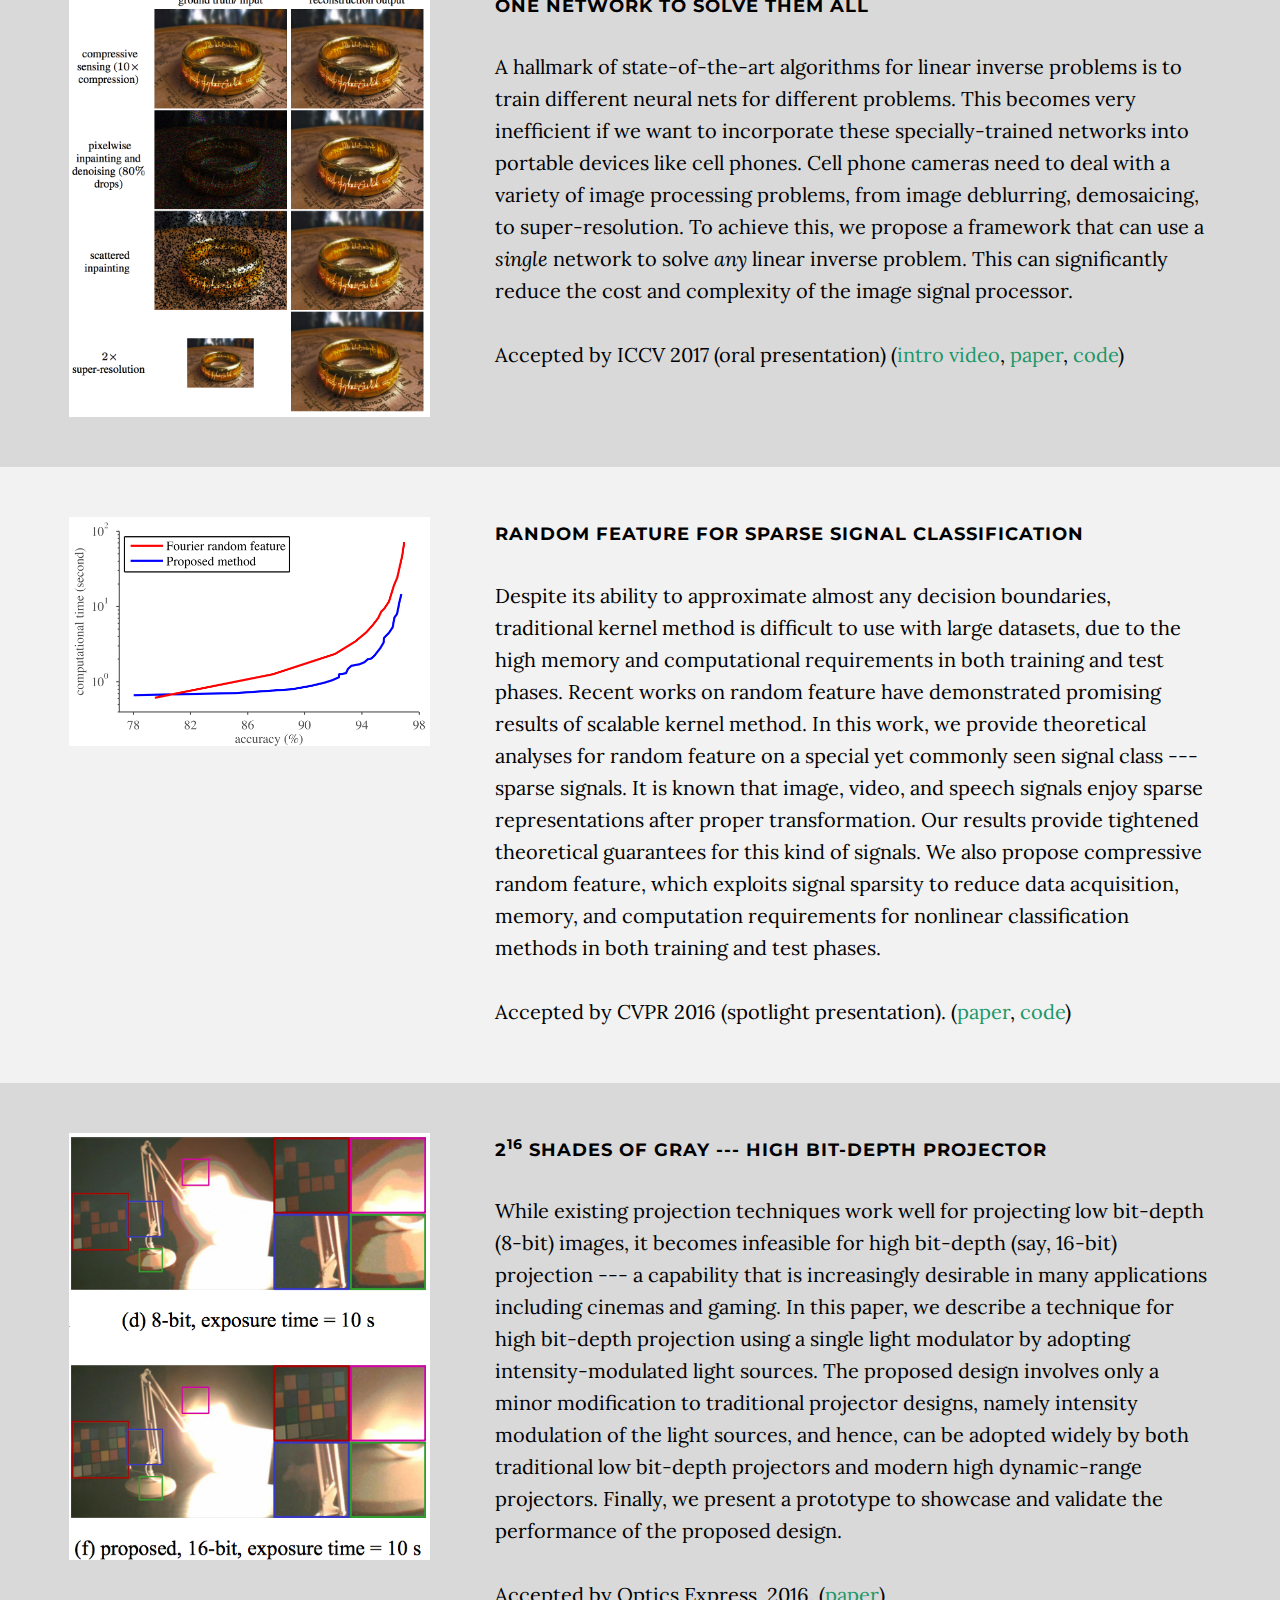
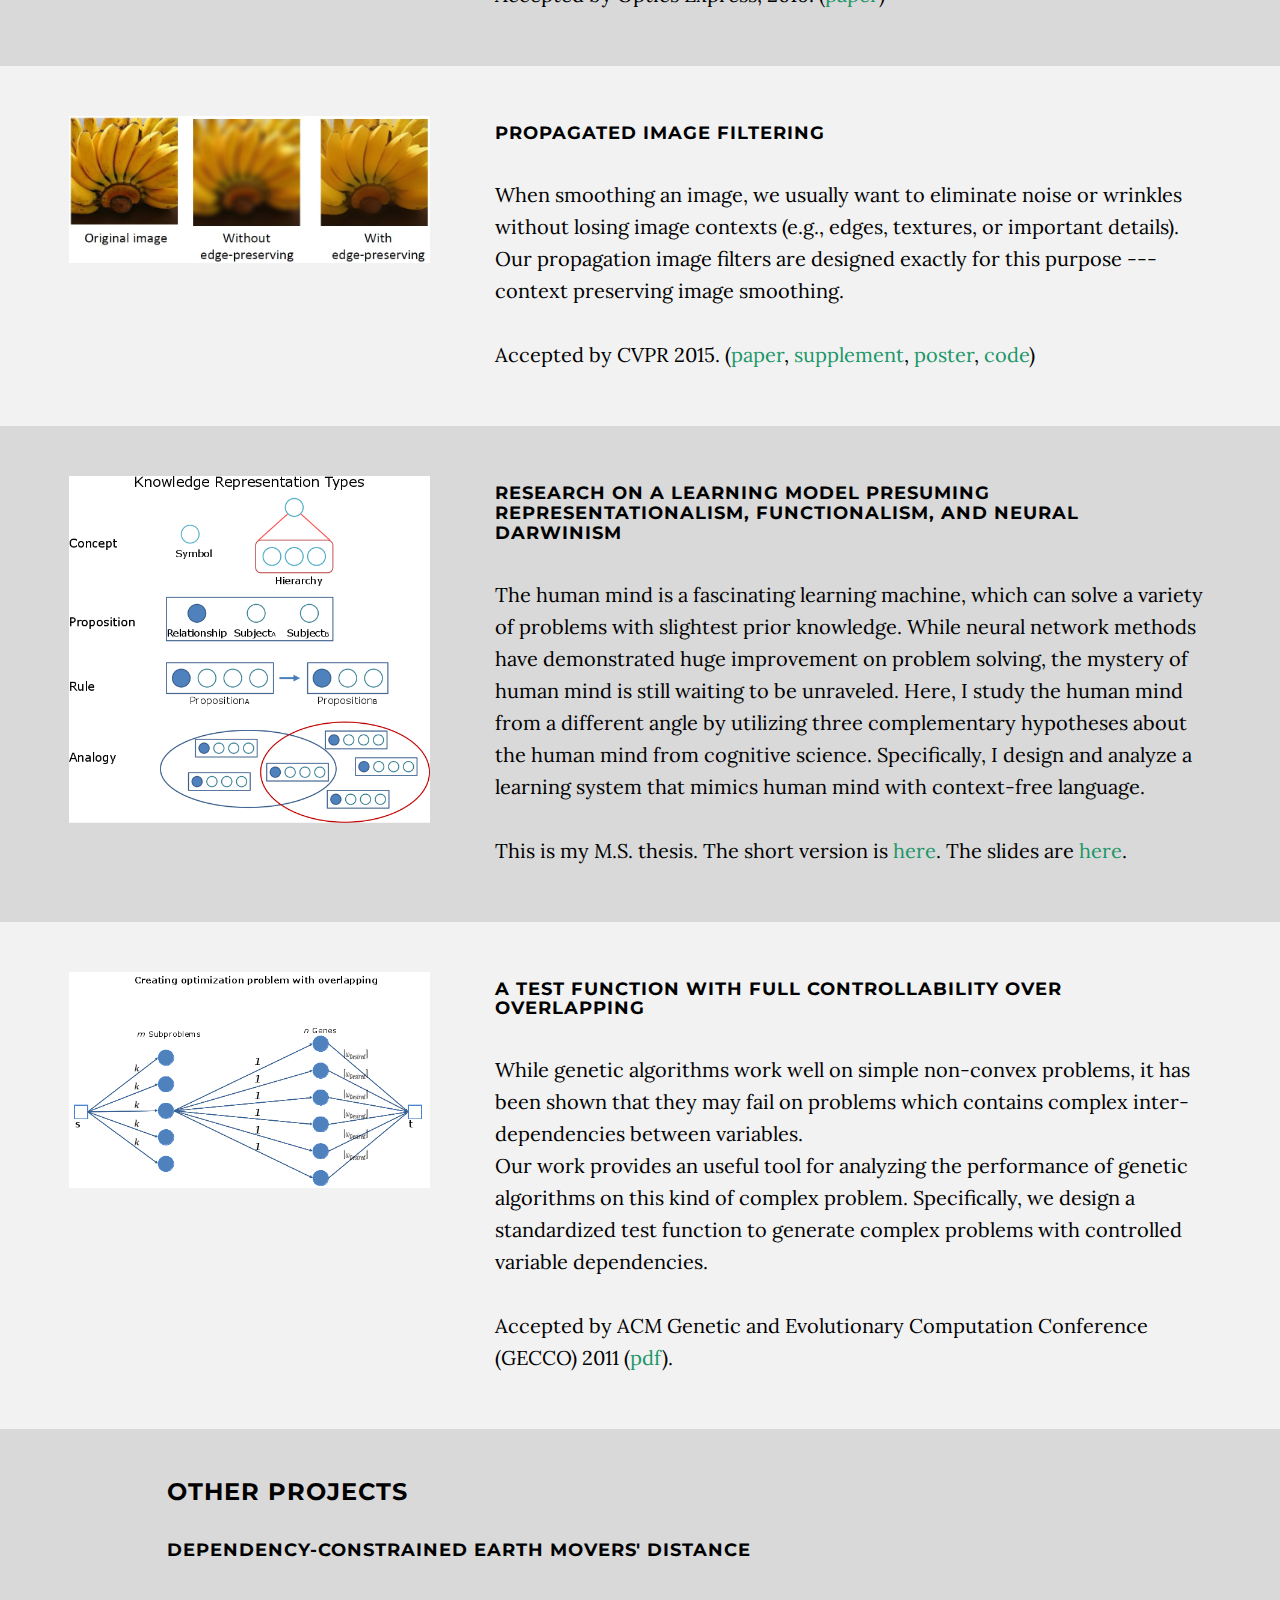
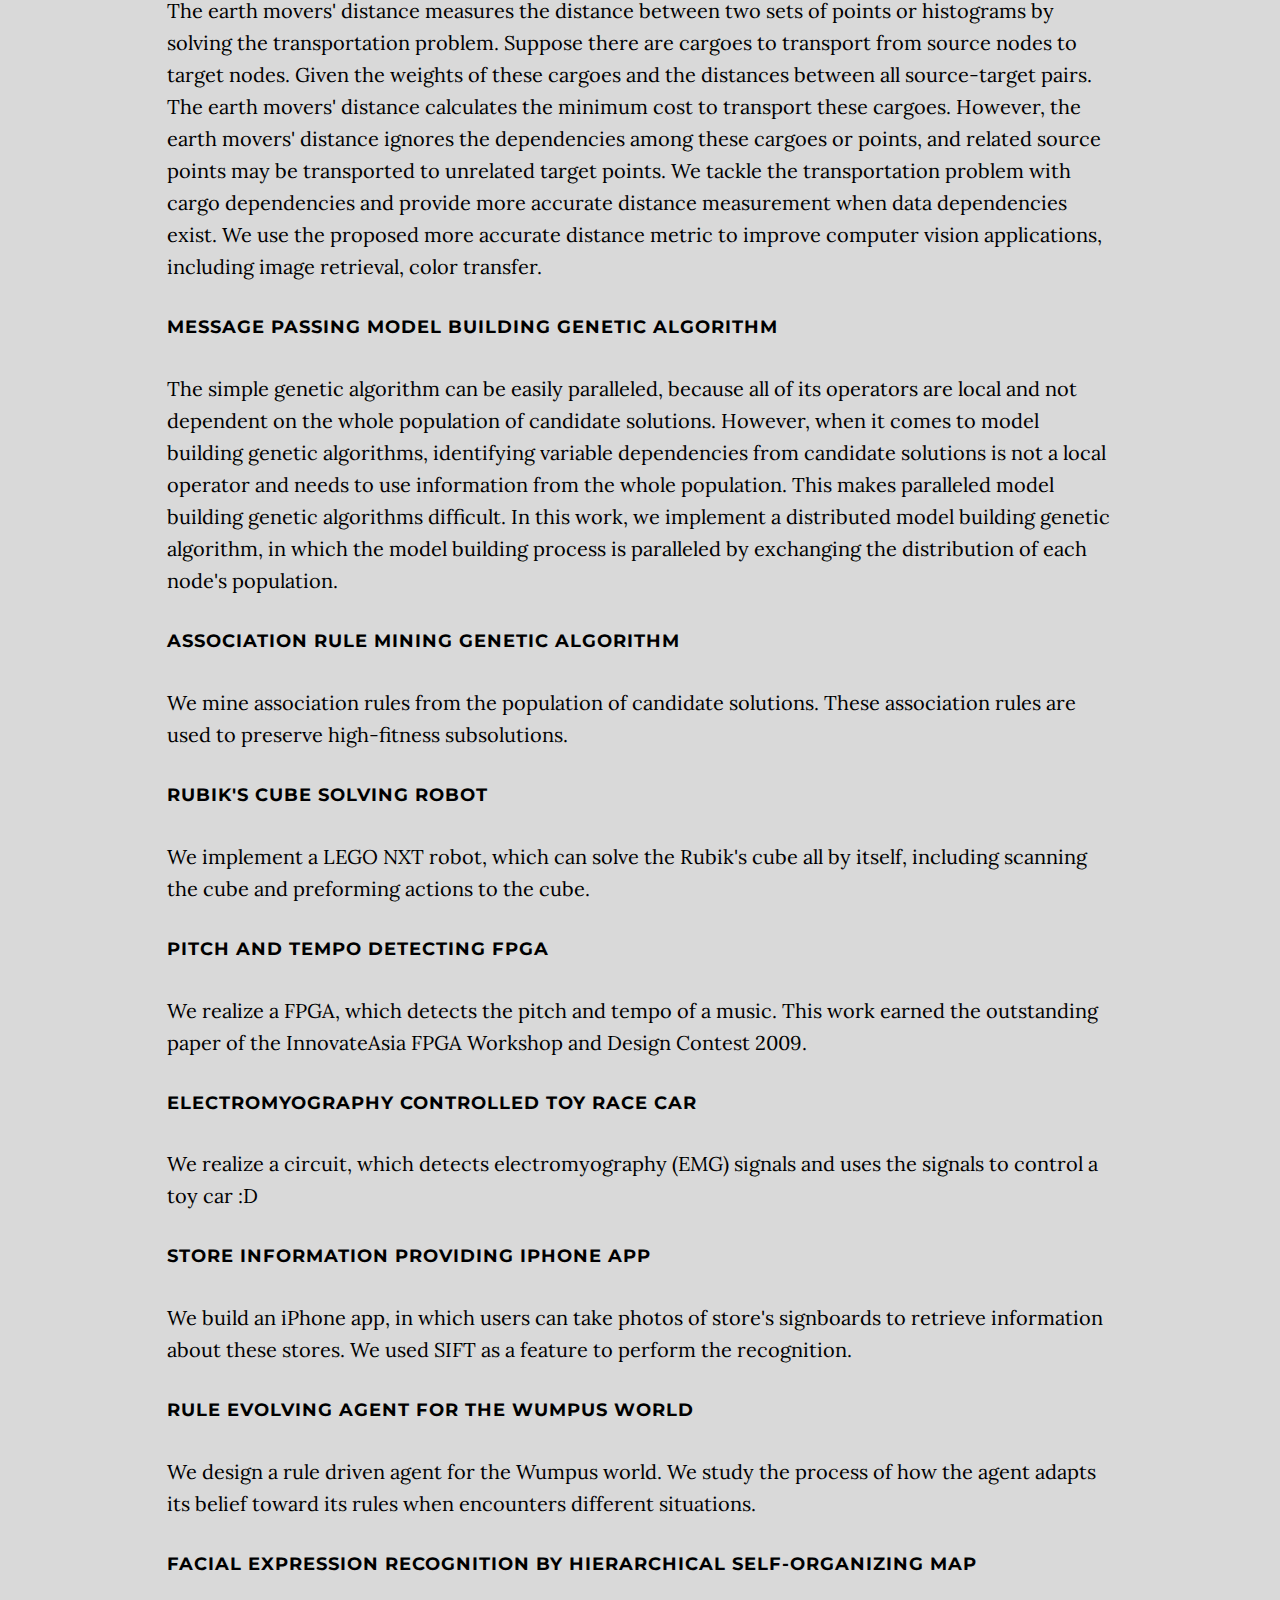
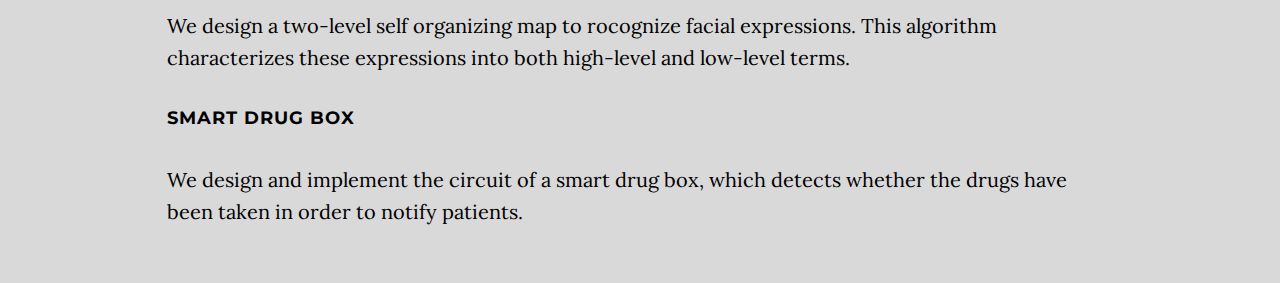
==== commit ee2fa551: "update" ====
--- a/index.html
+++ b/index.html
@@ -91,7 +91,7 @@
         </div>
         <div class="row">
             <div class="col-lg-8 col-lg-offset-2">
-                <p>I am a research scientist at Apple. Our team focuses on enabling high-performance and low-power machine learning solutions through vertical integration -- from algorithm to silicon. My research has been incorporated into various Apple products, e.g., Scribble on iPad and keyboard quickpath on iOS and watchOS. My current research interests are broadly in generative models, computational photography, and novel sensors.</p>
+                <p>I am a research scientist at Apple. My research spans across multiple directions, including nerural rendering, generative models for sequences, and computational imaging and displays. My research has been incorporated into various Apple products, e.g., Siri, Scribble on iPad, QuickPath keyboard on iOS and watchOS. My current research interests are broadly in generative models, computational photography, and novel sensors.</p>
 
                 <p>Before joining Apple in 2020, I received my PhD from the ECE department of Carnegie Mellon University, where I worked with professor <a href="https://users.ece.cmu.edu/~kumar/">Vijayakumar Bhagavatula</a> and professor <a href="https://users.ece.cmu.edu/~saswin/">Aswin Sankaranarayanan</a> on computational photography and displays, computer vision, and machine learning. I received my M.S and B.S degrees in electrical engineering from National Taiwan University working with professor <a href="http://teilab.ee.ntu.edu.tw/#/home">Tian-Li Yu</a>, and I worked with Dr. <a href="http://mml.citi.sinica.edu.tw">Yu-Chiang Frank Wang</a> on image processing as a research assistant.</p>
             </div>
@@ -107,6 +107,43 @@
                     <h2>Research</h2>
                 </div>
             </div>
+
+             <div class="row color_row">
+                <div class="col-md-4 portfolio-item">
+                    <a href="#portfolioModal_crf" class="portfolio-link" data-toggle="modal">
+                        <img src="img/research/nvas3d/nvas3d.png" class="img-responsive" alt="">
+                    </a>  
+                </div>
+                <div class="col-md-8 portfolio-row">
+                    <div class="portfolio-text">
+                        <h4>Novel view acoustic synthesis</h4>
+                        Novel-view synthesis of images is already a difficult problem; how about novel-view synthesis of sound? The "acoustic camera", i.e., a microphone, has a much lower resolution than photo cameras, and it captures sound from all sound sources, which are echoed differently from the scene. It is a very challenging problem. In this project, we demonstrate we are able to reconstruct the acoustic scene and synthesize spatial audio at any location in a 3d reconstructed scene.
+                        <p> 
+                        <a href="https://docs-assets.developer.apple.com/ml-research/models/nvas/nvas3d_turn.mp4">demo video (with headphone)</a>,  
+                        <a href="https://github.com/apple/ml-nvas3d">code and model</a> 
+                        </p>
+                    </div>    
+                </div>  
+            </div> 
+
+            <div class="row color_row">
+                <div class="col-md-4 portfolio-item">
+                    <a href="#portfolioModal_crf" class="portfolio-link" data-toggle="modal">
+                        <img src="img/research/pointersect/pointersect_preview.png" class="img-responsive" alt="">
+                    </a>  
+                </div>
+                <div class="col-md-8 portfolio-row">
+                    <div class="portfolio-text">
+                        <h4>Ray tracining on point clouds</h4>
+                        Can we directly perform novel-view synthesis on a scene captured by a depth camera directly without any per-scene optimization? How do we perform ray tracing on a scene represented by point clouds?  In this project, we develop a first step toward the goal.
+                        <p> 
+                        <a href="https://machinelearning.apple.com/research/pointersect">CVPR 2023</a>, 
+                        <a href="https://github.com/apple/ml-pointersect">code and model</a> 
+                        </p>
+                    </div>    
+                </div>  
+            </div> 
+
             <div class="row color_row">
                 <div class="col-md-4 portfolio-item">
                     <a href="#portfolioModal_crf" class="portfolio-link" data-toggle="modal">
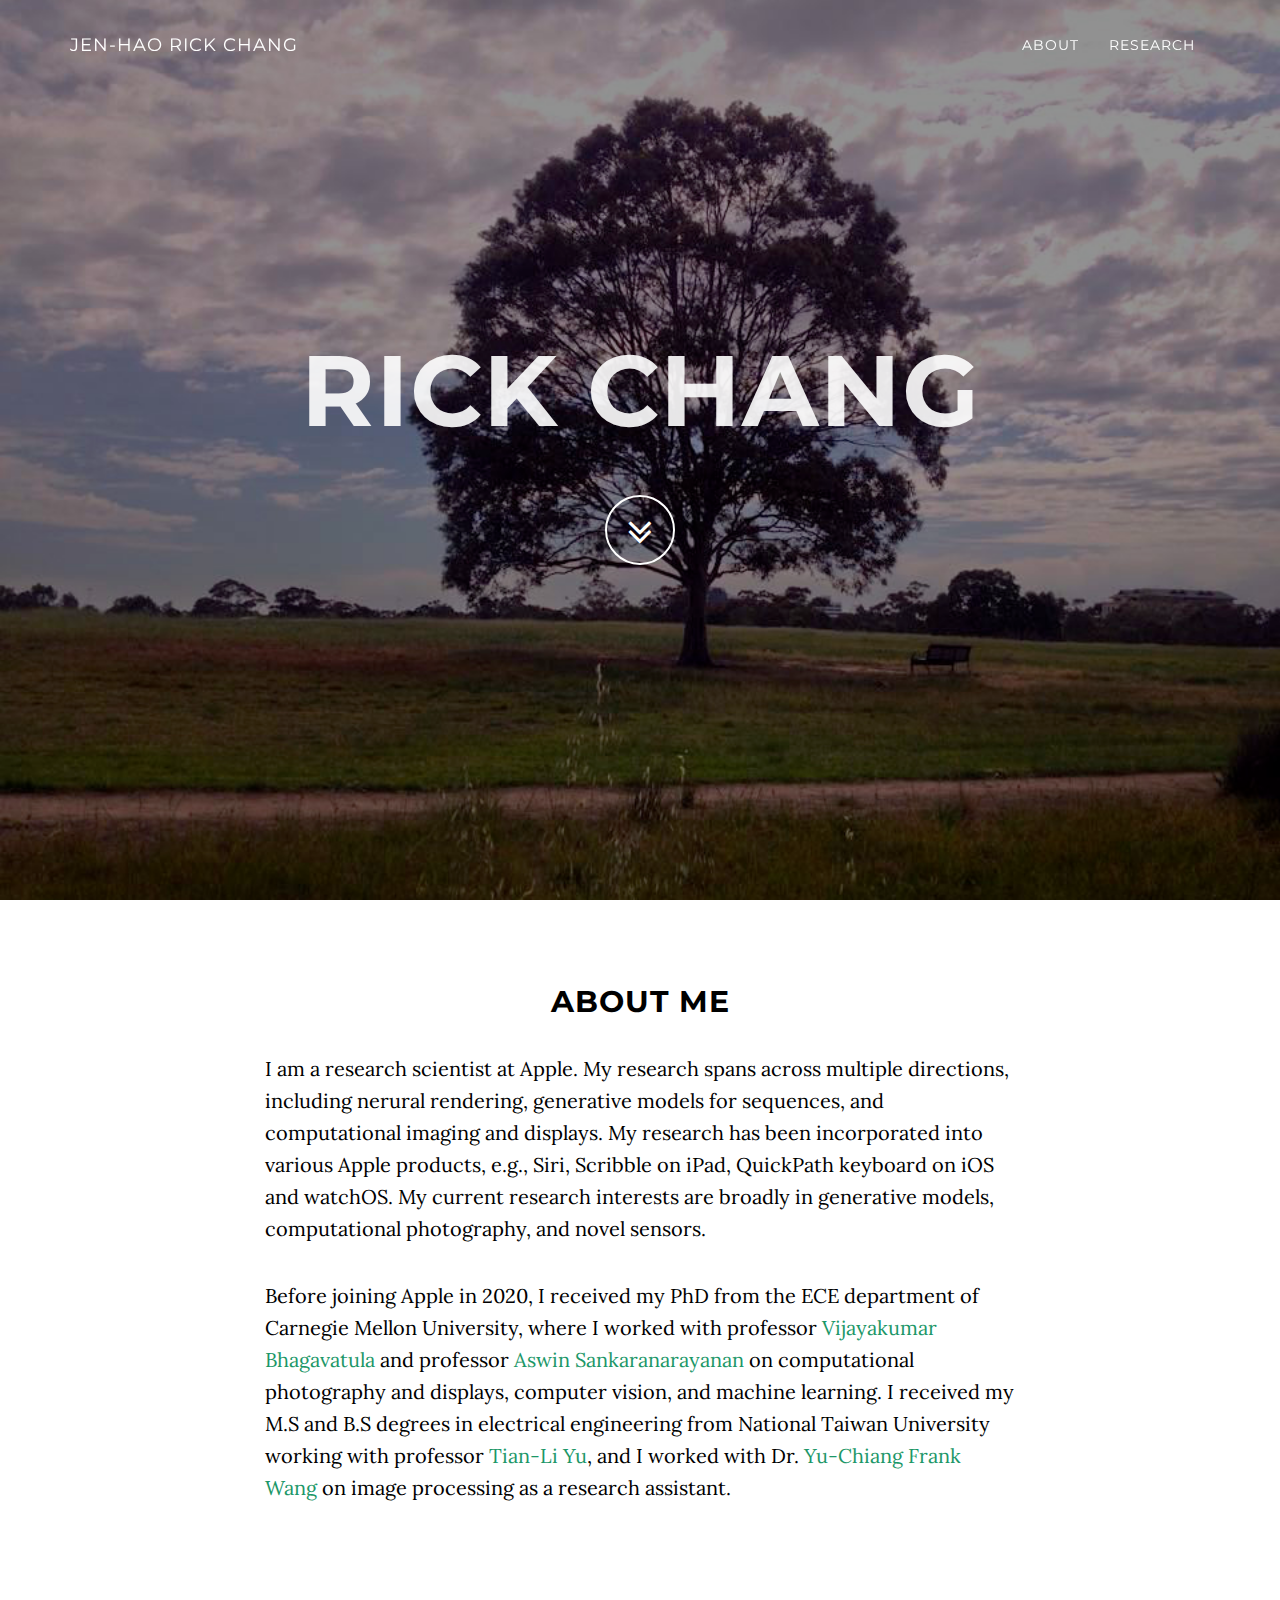
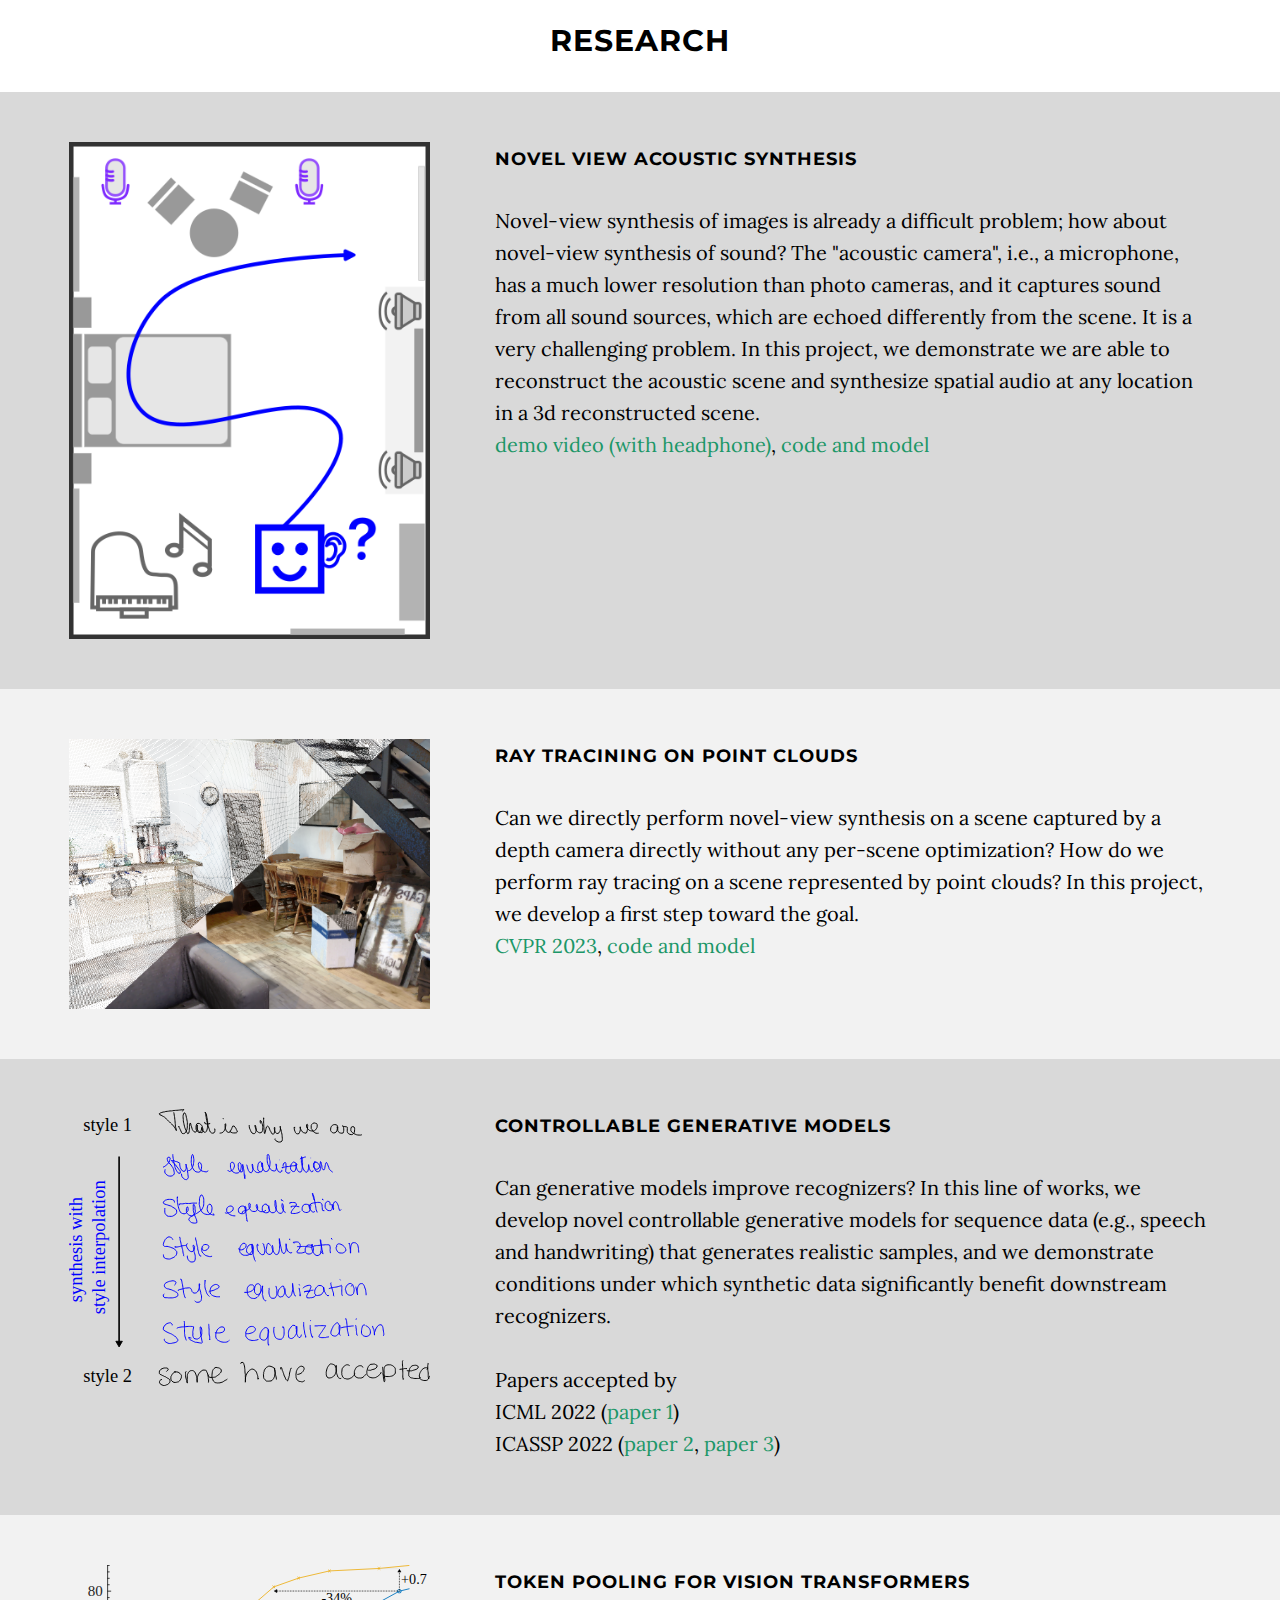
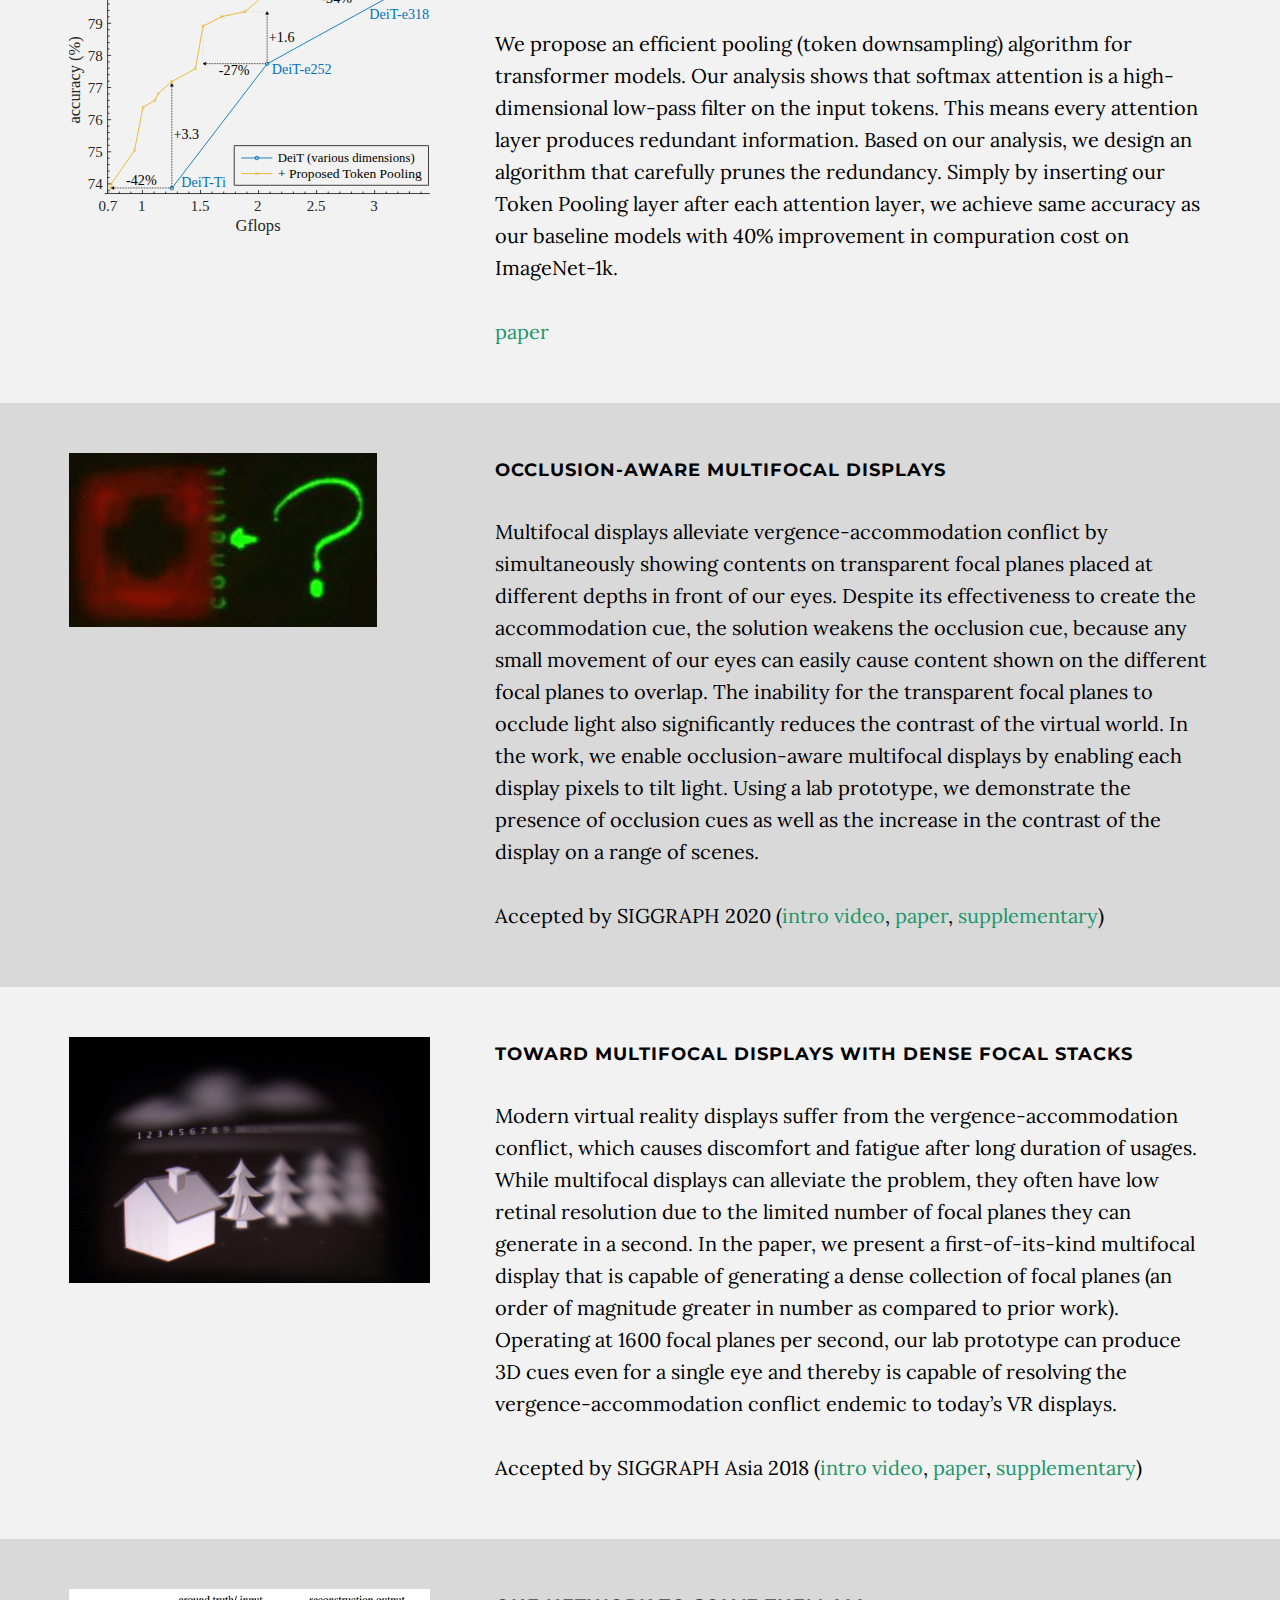
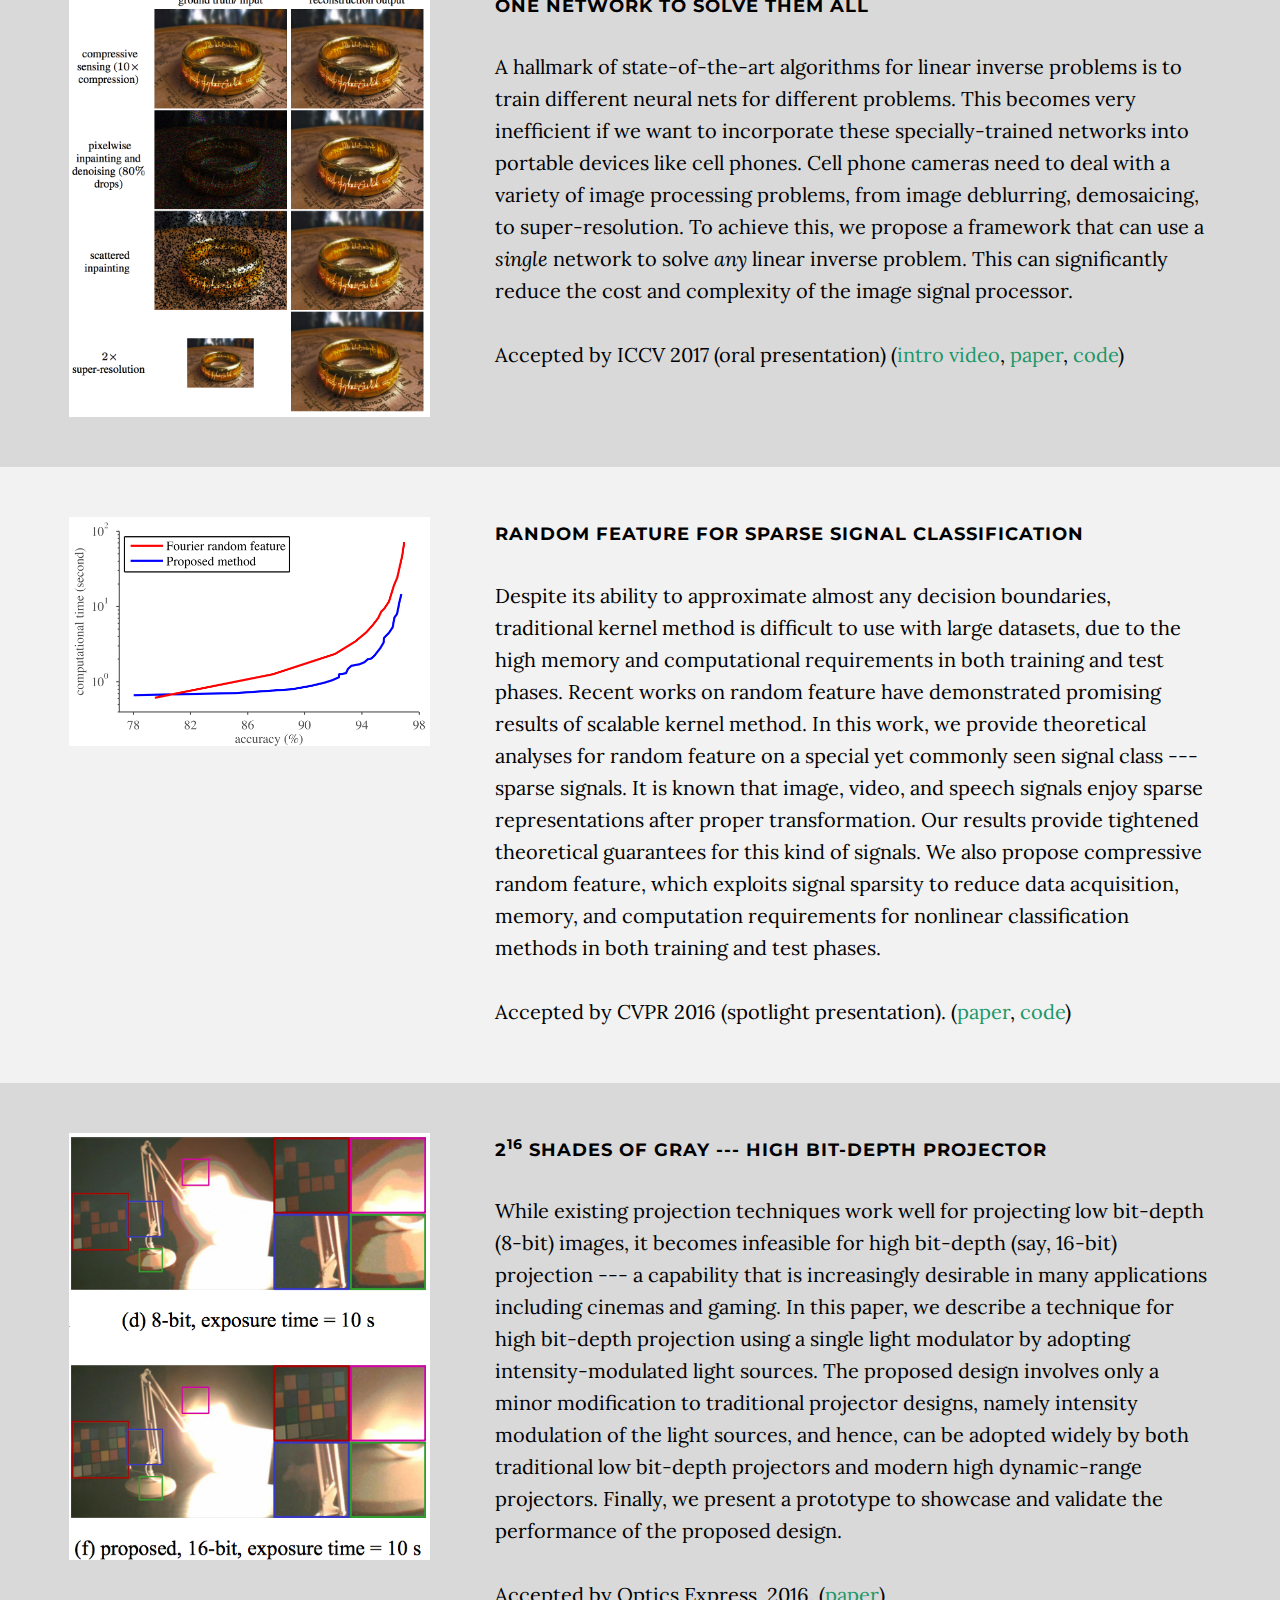
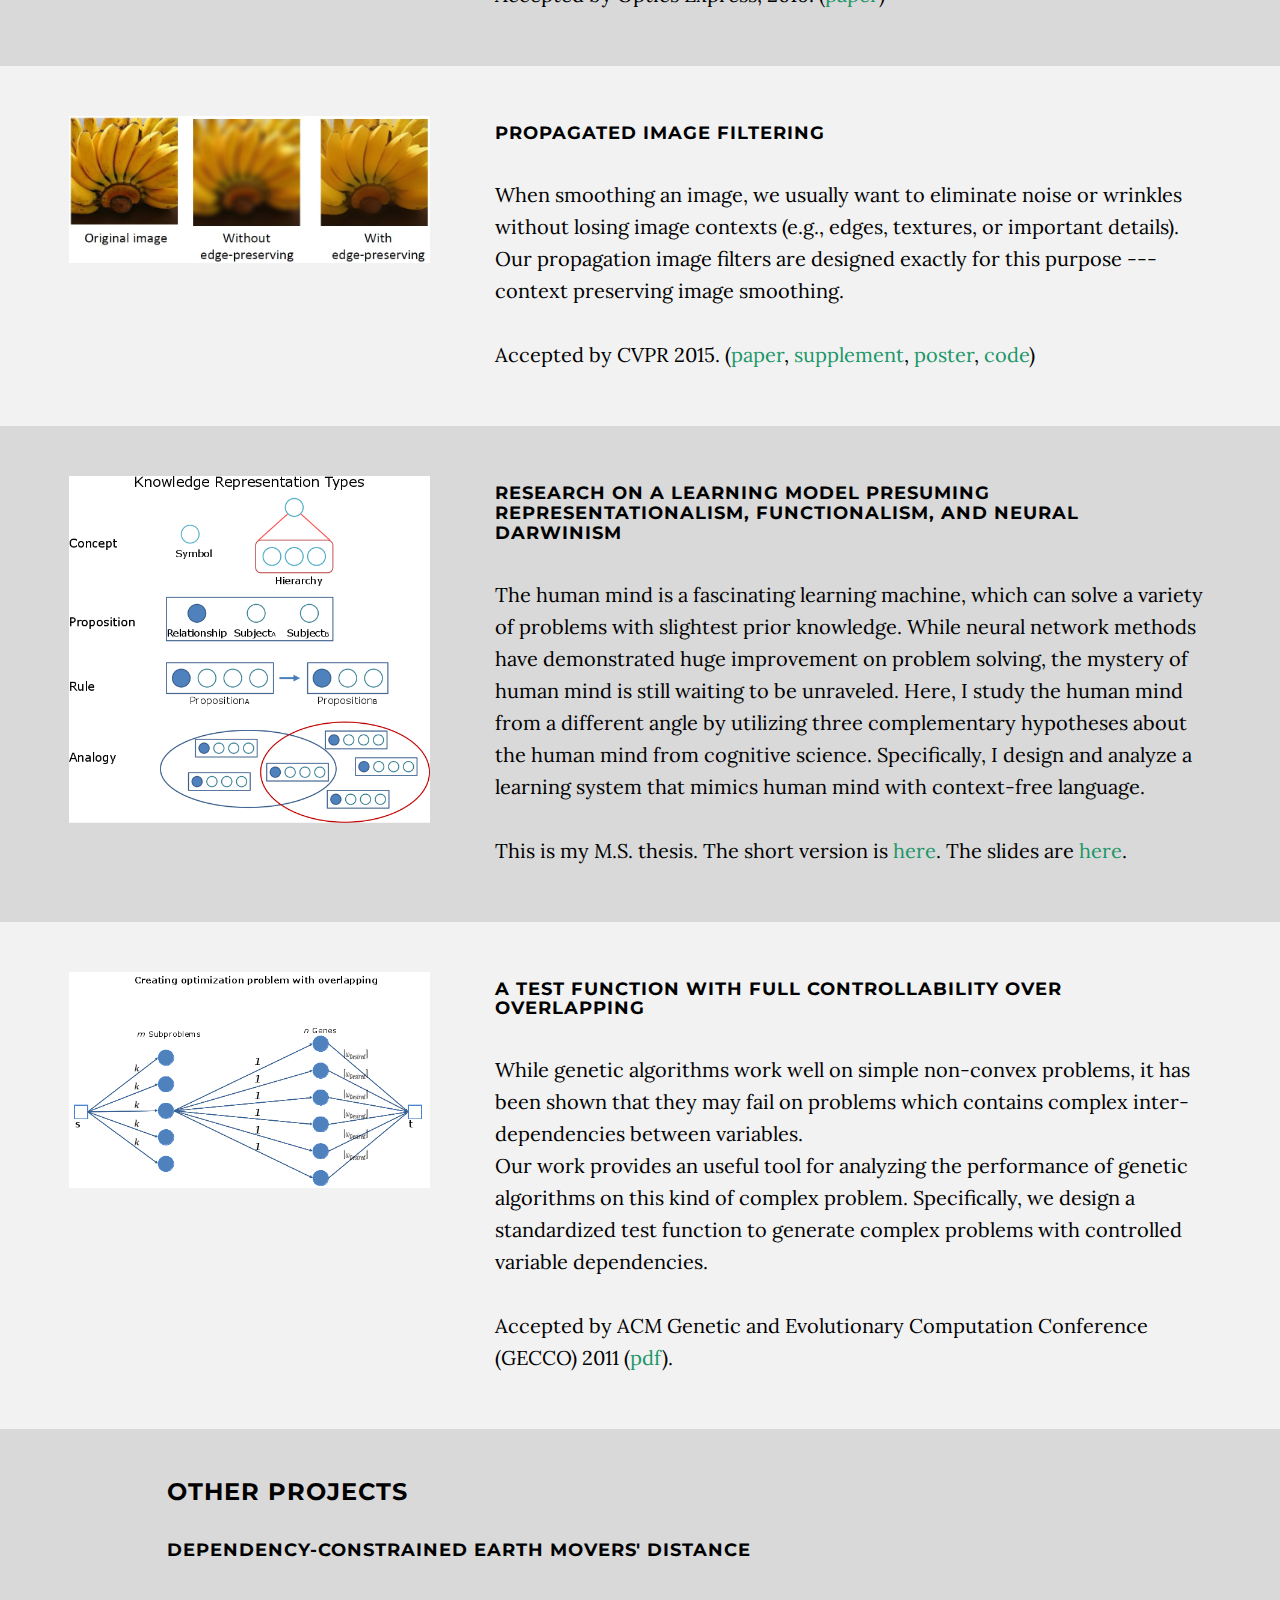
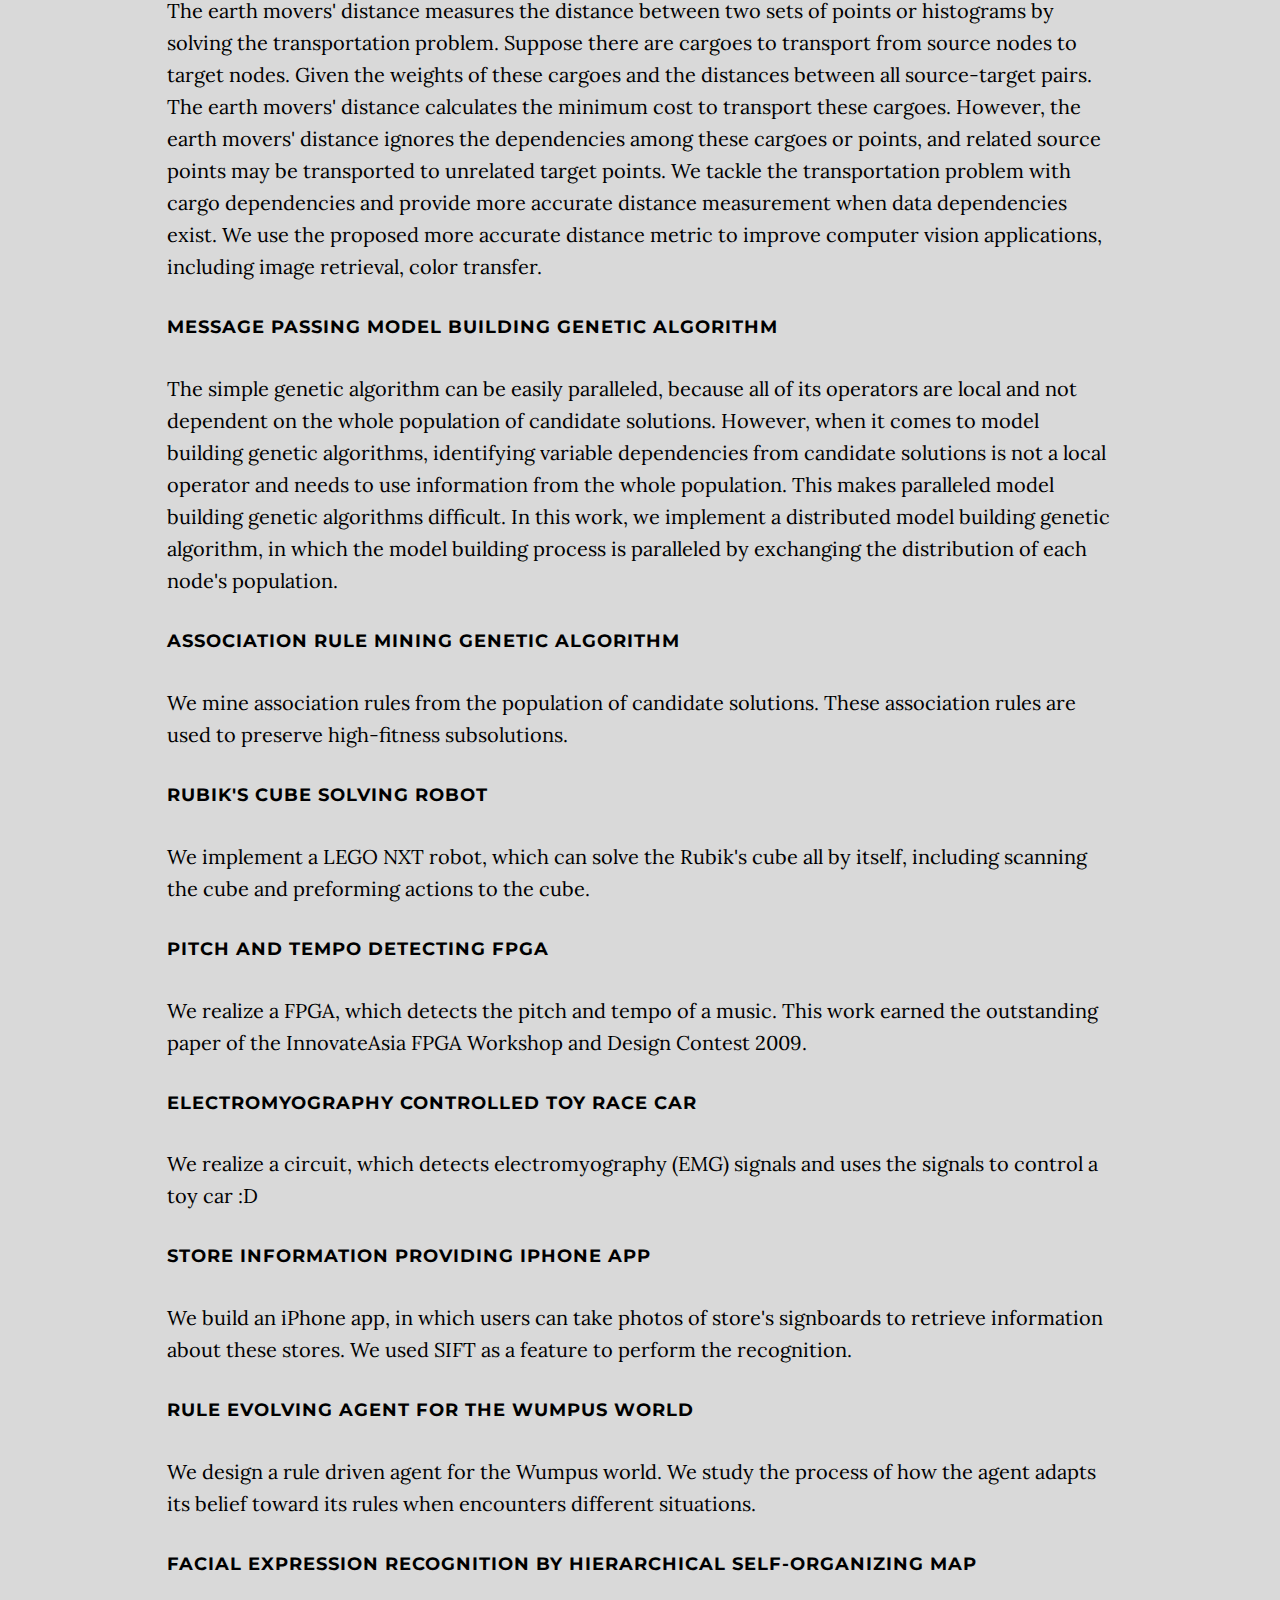
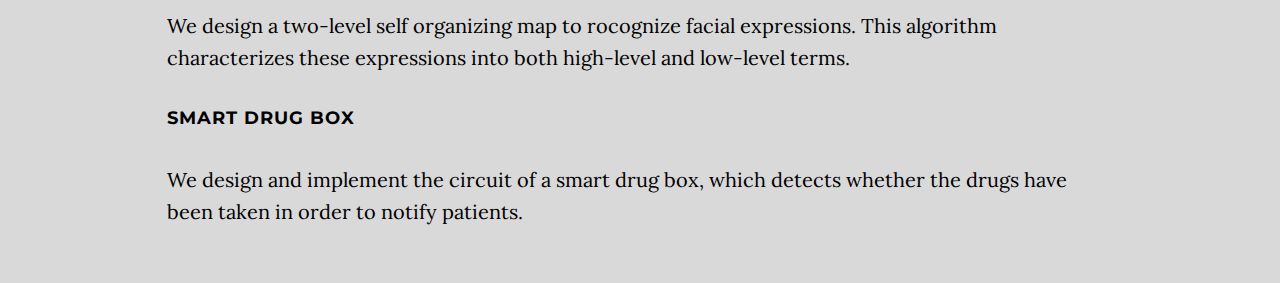
==== commit 6706852a: "update" ====
--- a/index.html
+++ b/index.html
@@ -72,7 +72,7 @@
                 <div class="row">
                     <div class="col-md-8 col-md-offset-2">
                         <h1 class="brand-heading">Rick Chang</h1>
-                        <p class="intro-text">Play hard, work harder.</p>
+                        <!-- <p class="intro-text">Play hard, work harder.</p> -->
                         <a href="#about" class="btn btn-circle page-scroll">
                             <i class="fa fa-angle-double-down animated"></i>
                         </a>
